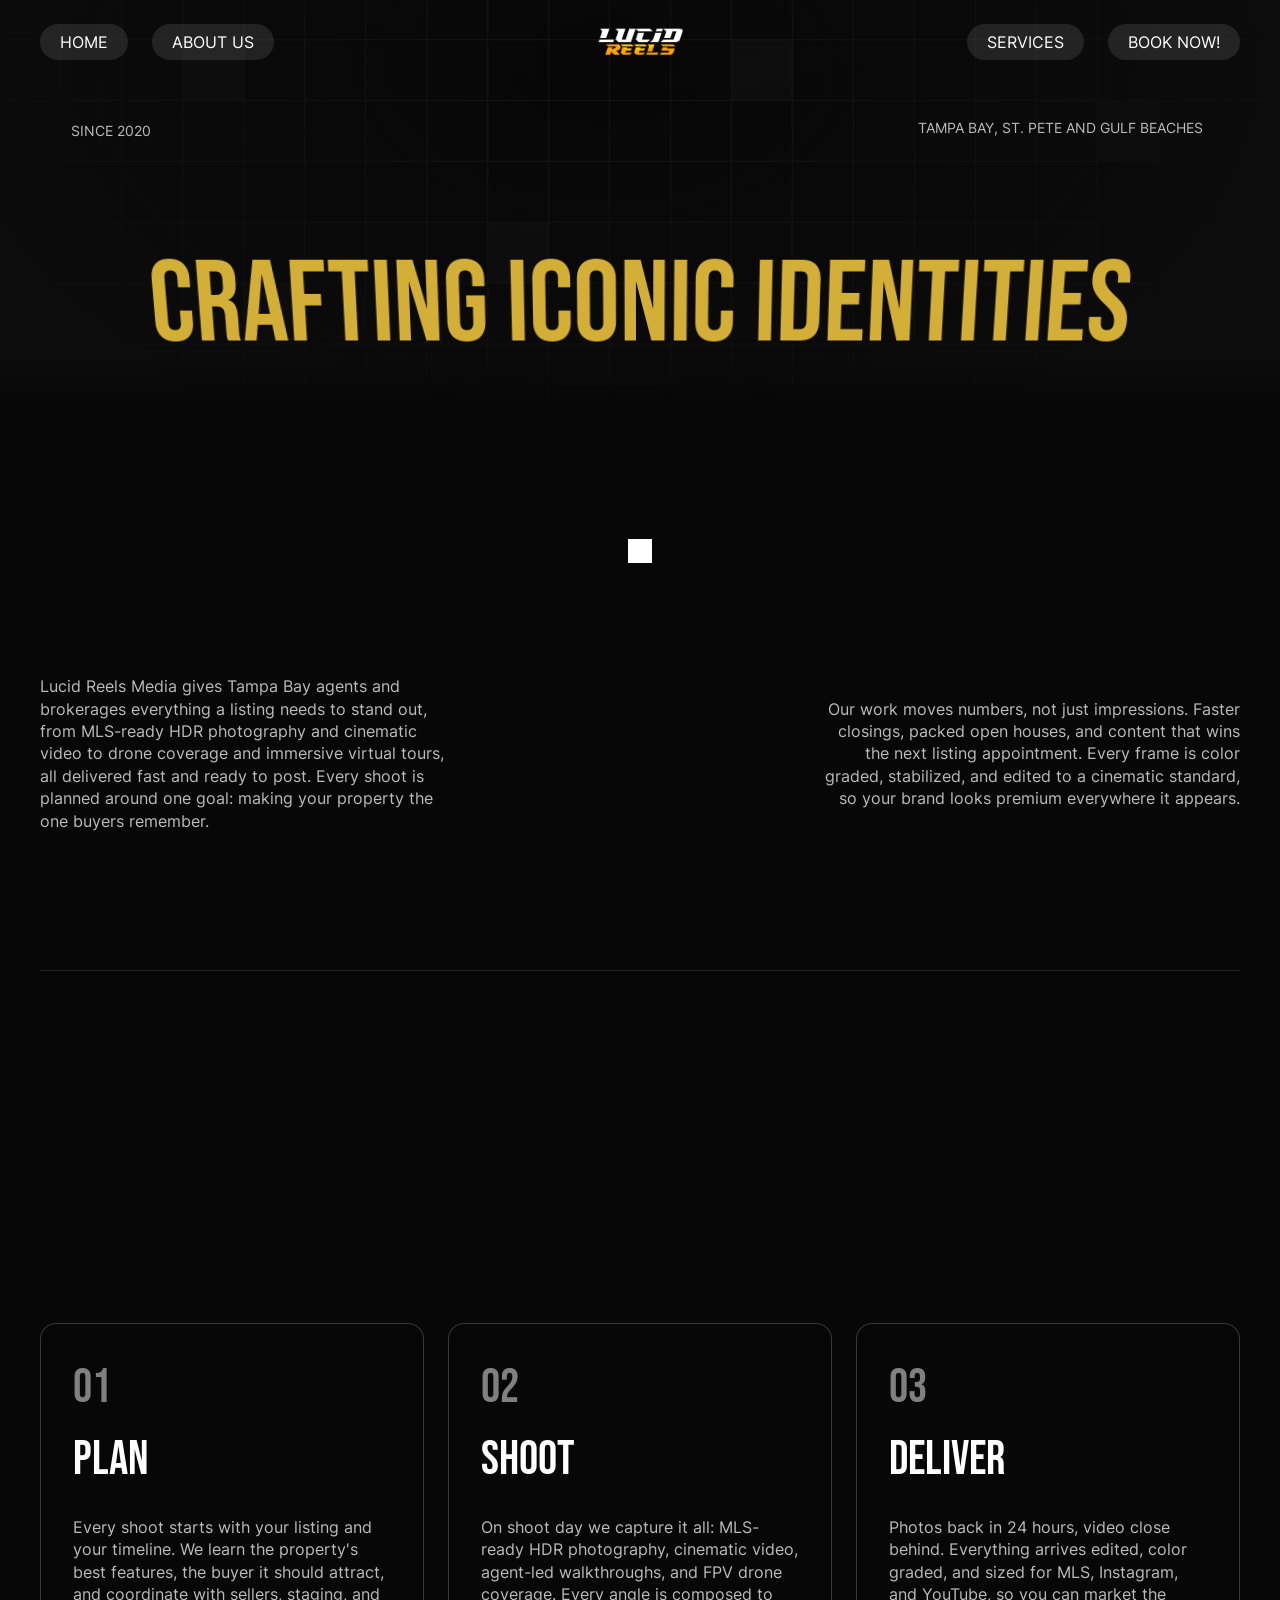
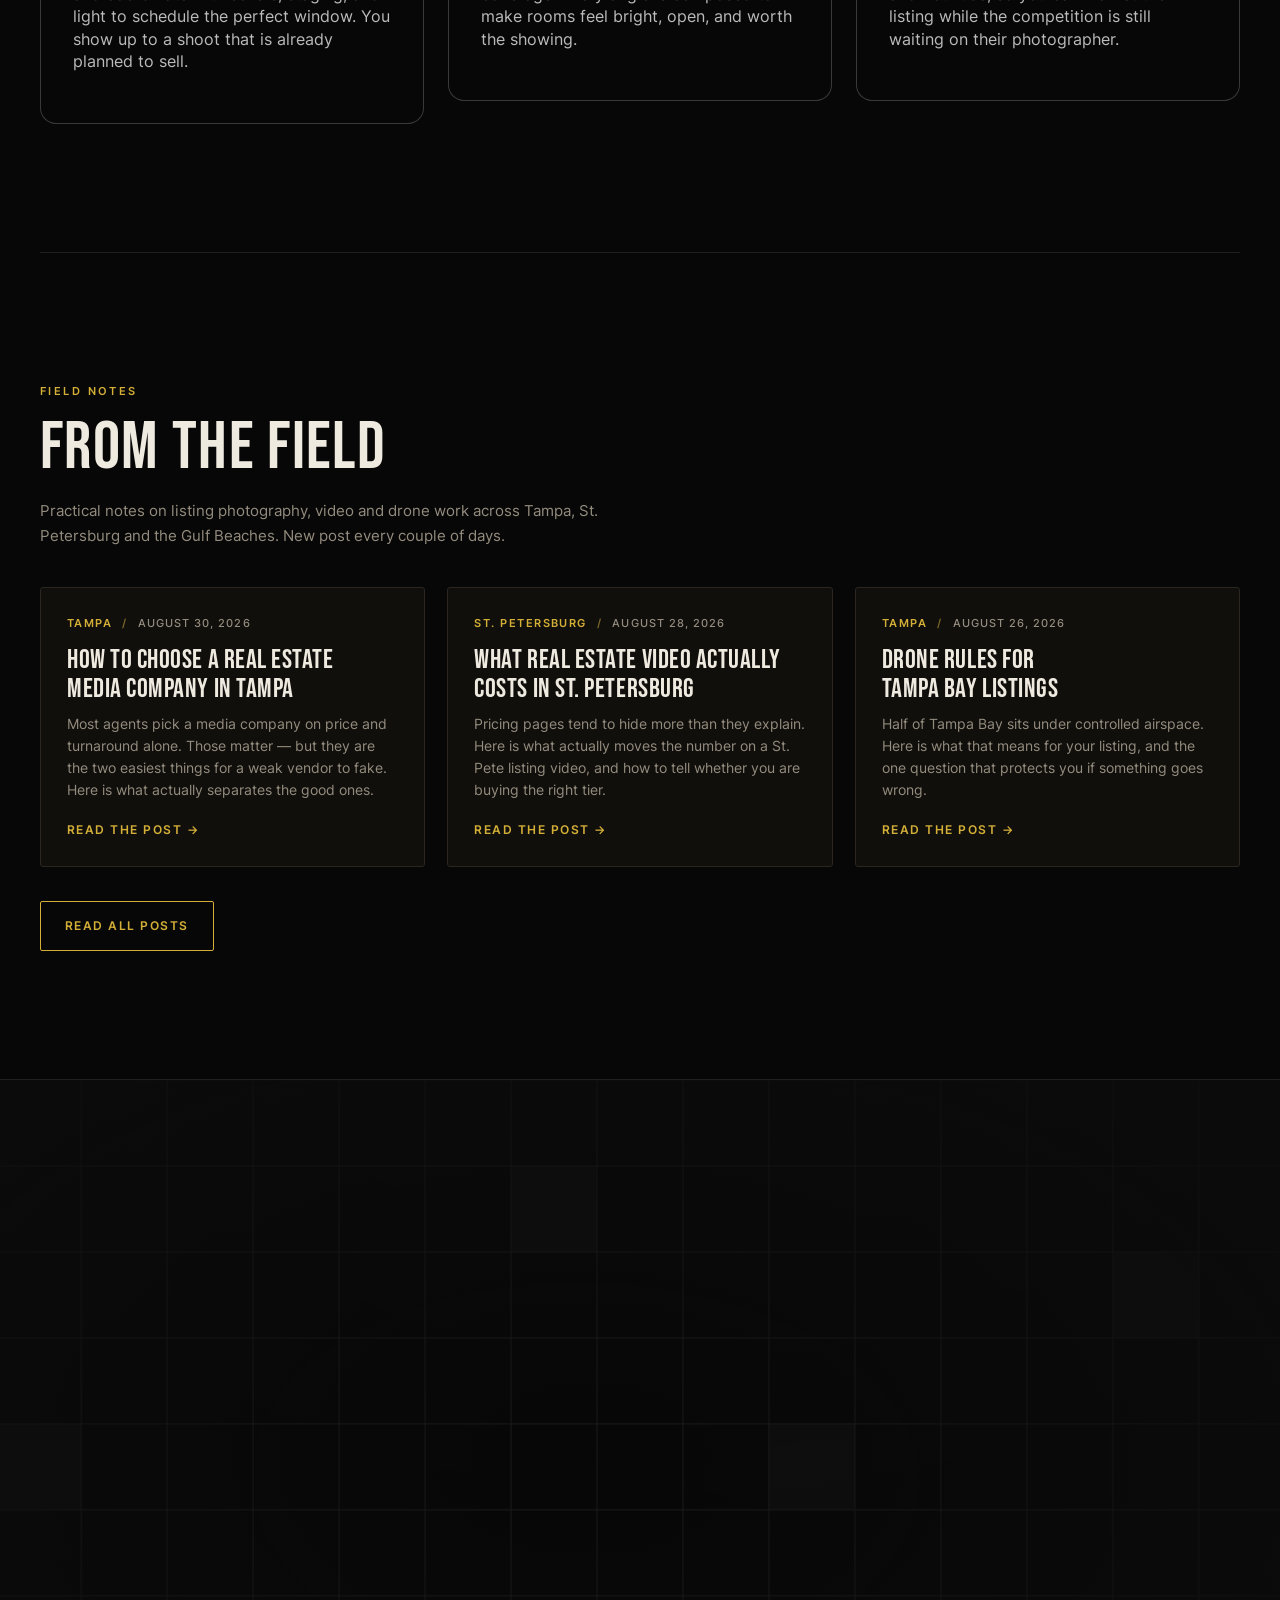
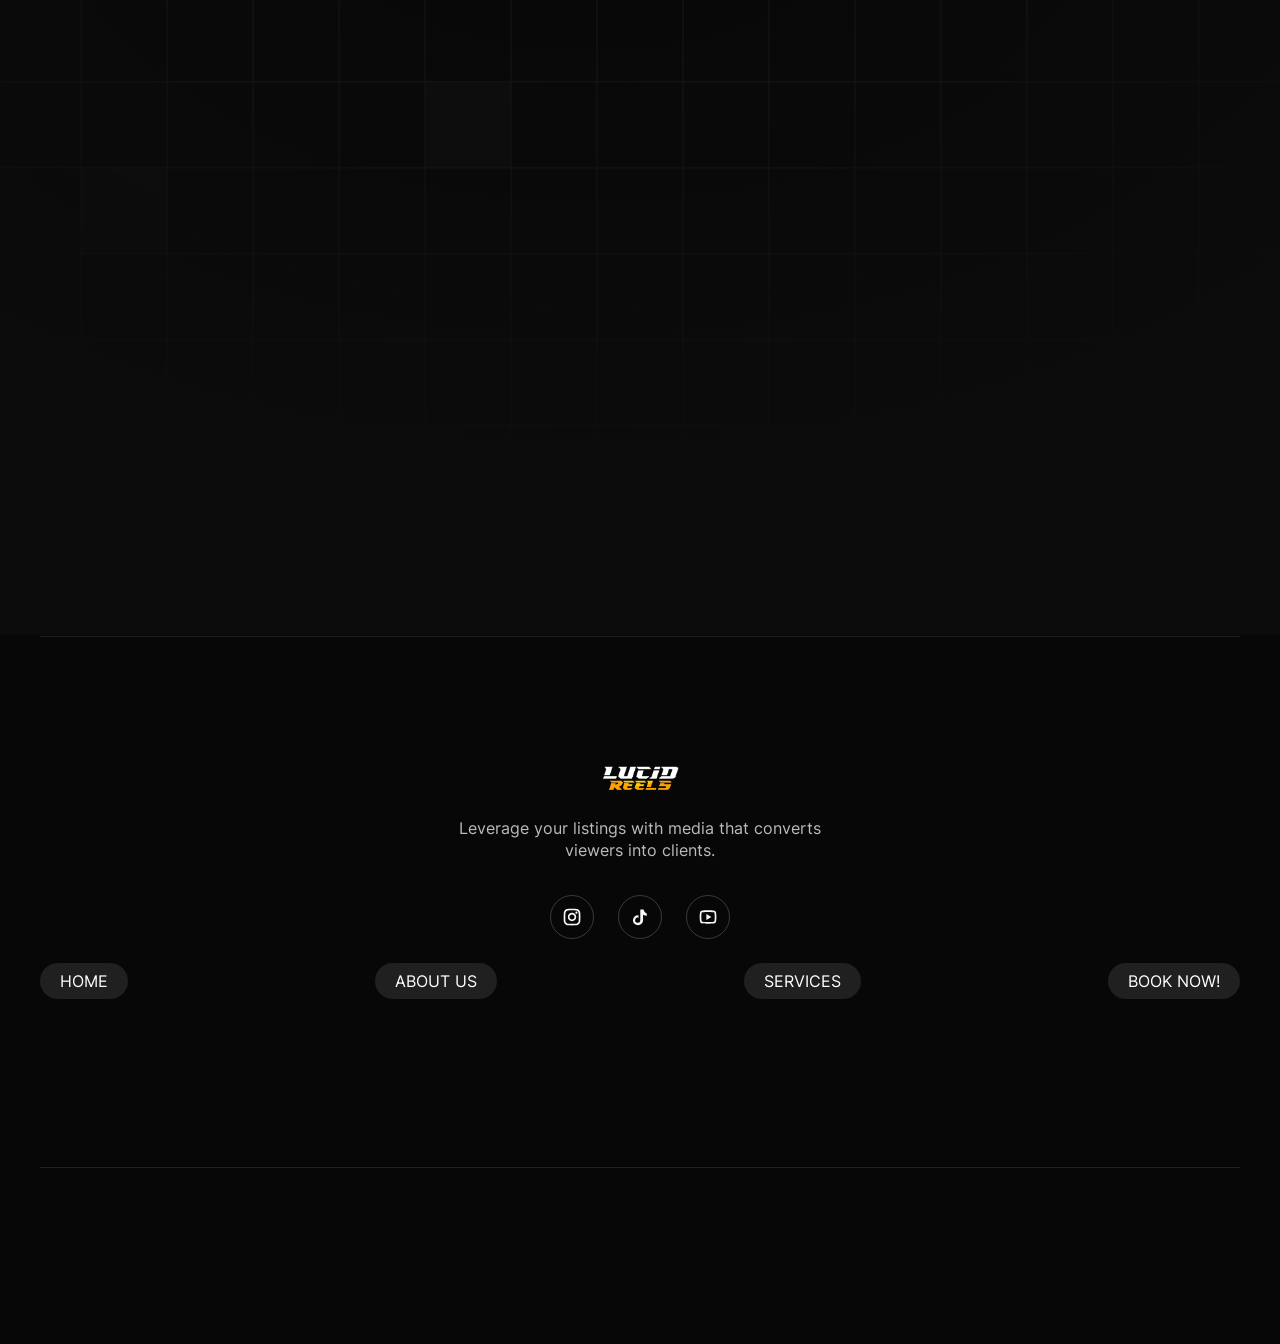
==== about.html @ 70968baf "Site update 2026-09-27T16:50Z" ====
<!DOCTYPE html>
<html data-wf-page="6920ff1aa6c7a05921ba8397" data-wf-site="6920ff19a6c7a05921ba8324" lang="en">
<head>
  <!-- Google tag (gtag.js) -->
<script async src="https://www.googletagmanager.com/gtag/js?id=G-VPYBYR40JL"></script>
<script>
  window.dataLayer = window.dataLayer || [];
  function gtag(){dataLayer.push(arguments);}
  gtag('js', new Date());

  gtag('config', 'G-VPYBYR40JL');
</script>
  <meta charset="utf-8">
  <title>About – LucidReelsMedia</title>
  <meta property="og:type" content="website">
  <meta content="summary_large_image" name="twitter:card">
  <meta content="width=device-width, initial-scale=1" name="viewport">
  <meta content="Webflow" name="generator">
  <link href="css/normalize.css" rel="stylesheet" type="text/css">
  <link href="css/webflow.css" rel="stylesheet" type="text/css">
  <link href="css/lucidreelsmedia.css" rel="stylesheet" type="text/css">
  <link href="css/blog.css" rel="stylesheet" type="text/css">
  <script type="text/javascript">!function(o,c){var n=c.documentElement,t=" w-mod-";n.className+=t+"js",("ontouchstart"in o||o.DocumentTouch&&c instanceof DocumentTouch)&&(n.className+=t+"touch")}(window,document);</script>
  <link href="images/favicon.svg" rel="shortcut icon" type="image/x-icon">
  <link href="images/webclip.svg" rel="apple-touch-icon">
</head>
<body>
  <div class="page-wrapper">
    <div id="top" data-animation="default" data-collapse="medium" data-duration="0" data-easing="ease" data-easing2="ease" role="banner" class="navbar w-nav">
      <div class="padding-global">
        <div class="container-large">
          <div class="w-layout-grid nav-component-grid">
            <a href="index.html" id="w-node-_32a340cc-db54-e7ac-40fb-6a617fcec3ed-7fcec3e9" data-w-id="32a340cc-db54-e7ac-40fb-6a617fcec3ed" class="brand-link w-inline-block">
              <div class="logo-wrap"><img loading="lazy" src="images/logo.svg" alt="Logo - Craflow Webflow Template" class="logo"><img loading="lazy" src="images/logo.svg" alt="Logo - Craflow Webflow Template" class="alternate-logo"></div>
            </a>
            <nav role="navigation" id="w-node-_32a340cc-db54-e7ac-40fb-6a617fcec3f1-7fcec3e9" class="nav-menu w-nav-menu">
              <div class="background-navbar">
                <div class="nav-square"></div>
              </div>
              <div class="nav-menu-content">
                <div class="left-nav-menu">
                  <div class="nav-link-overflow">
                    <a href="index.html" data-w-id="32a340cc-db54-e7ac-40fb-6a617fcec3f7" class="nav-link w-inline-block">
                      <div class="nav-link-block">
                        <div class="nav-text">Home</div>
                        <div class="nav-text is-hover">Home</div>
                      </div>
                    </a>
                  </div>
                  <div class="nav-link-overflow">
                    <a href="about.html" data-w-id="32a340cc-db54-e7ac-40fb-6a617fcec3fe" aria-current="page" class="nav-link w-inline-block w--current">
                      <div class="nav-link-block">
                        <div class="nav-text">About Us</div>
                        <div class="nav-text is-hover">About Us</div>
                      </div>
                    </a>
                  </div>
                </div>
                <div class="right-nav-menu">
                  <div class="nav-link-overflow">
                    <a href="pricing.html" data-w-id="32a340cc-db54-e7ac-40fb-6a617fcec414" class="nav-link w-inline-block">
                      <div class="nav-link-block">
                        <div class="nav-text">Services</div>
                        <div class="nav-text is-hover">Services</div>
                      </div>
                    </a>
                  </div>
                  <div class="nav-link-overflow">
                    <a href="contact.html" data-w-id="32a340cc-db54-e7ac-40fb-6a617fcec41b" class="nav-link w-inline-block">
                      <div class="nav-link-block">
                        <div class="nav-text">Book Now!</div>
                        <div class="nav-text is-hover">Book Now!</div>
                      </div>
                    </a>
                  </div>
                </div>
              </div>
            </nav>
            <div id="w-node-_32a340cc-db54-e7ac-40fb-6a617fcec421-7fcec3e9" data-w-id="32a340cc-db54-e7ac-40fb-6a617fcec421" class="menu-button w-nav-button">
              <div class="menu-button-block">
                <div class="menu-button-wrap">
                  <div class="menu-line-item">
                    <div class="menu-line top"></div>
                  </div>
                  <div class="menu-line-item">
                    <div class="menu-line bottom"></div>
                  </div>
                </div>
              </div>
            </div>
          </div>
        </div>
      </div>
    </div>
    <main class="main-wrapper">
      <header class="section-about-header">
        <div class="w-layout-grid header-component-grid" style="height:auto;grid-template-rows:auto auto;padding-bottom:3rem;">
          <div id="w-node-b7f0b212-aab0-7c89-5c67-3e812d0d82d6-21ba8397" class="about-title-wrap" style="grid-row:2;align-self:start;margin-top:4rem;clip-path:inset(-100% -100% 0 -100%);">
            <h1 class="about-title lrm-pop" style="font-size:9vw;white-space:nowrap;">Crafting Iconic Identities</h1>
          </div>
          <div id="w-node-_0b7a712f-19cd-cf35-2b3e-90e73317a653-21ba8397" class="padding-global" style="grid-row:1;align-self:start;padding-top:7rem;">
            <div class="container-large">
              <div class="w-layout-grid header-inner-grid">
                <div id="w-node-c2b39ce5-c4ad-54b6-431d-f7a7fbb4be50-21ba8397" class="header-flex">
                  <div data-is-ix2-target="1" class="globe-lottie" data-w-id="c2b39ce5-c4ad-54b6-431d-f7a7fbb4be51" data-animation-type="lottie" data-src="https://cdn.prod.website-files.com/675dde8ad6d70cdee263a72a/6762c30637d37e03df18f965_globe.json" data-loop="0" data-direction="1" data-autoplay="0" data-renderer="svg" data-default-duration="0" data-duration="3" data-ix2-initial-state="0"></div>
                  <div class="header-text">Since 2020</div>
                </div>
                <div id="w-node-c2b39ce5-c4ad-54b6-431d-f7a7fbb4be54-21ba8397" class="header-flex">
                  <div class="header-text">Tampa Bay, St. Pete and Gulf Beaches</div>
                  <div data-is-ix2-target="1" class="location-lottie" data-w-id="c2b39ce5-c4ad-54b6-431d-f7a7fbb4be57" data-animation-type="lottie" data-src="https://cdn.prod.website-files.com/675dde8ad6d70cdee263a72a/6762c0e8938afb4a9f14f445_location.json" data-loop="0" data-direction="1" data-autoplay="0" data-renderer="svg" data-default-duration="0" data-duration="3.1031029767111304" data-ix2-initial-state="0"></div>
                </div>
                
              </div>
            </div>
          </div>
          
        </div>
        <div class="background"></div>
        <div class="header-opacity"></div>
      </header>
      <section class="section-about-intro">
        <div class="padding-global">
          <div class="container-large">
            <div class="padding-section-large">
              <div class="square-wrap">
                <div style="-webkit-transform:translate3d(0, 0, 0) scale3d(1, 1, 1) rotateX(0) rotateY(0) rotateZ(0deg) skew(0, 0);-moz-transform:translate3d(0, 0, 0) scale3d(1, 1, 1) rotateX(0) rotateY(0) rotateZ(0deg) skew(0, 0);-ms-transform:translate3d(0, 0, 0) scale3d(1, 1, 1) rotateX(0) rotateY(0) rotateZ(0deg) skew(0, 0);transform:translate3d(0, 0, 0) scale3d(1, 1, 1) rotateX(0) rotateY(0) rotateZ(0deg) skew(0, 0)" class="square"></div>
              </div>
              
              <div class="spacer-xlarge"></div>
              <div class="w-layout-grid intro-content-grid">
                <div id="w-node-caa88aa1-0ab3-ebfe-7242-64aba6c12fb8-21ba8397" class="intro-content-item">
                <p class="text-size-regular left">Lucid Reels Media gives Tampa Bay agents and brokerages everything a listing needs to stand out, from MLS-ready HDR photography and cinematic video to drone coverage and immersive virtual tours, all delivered fast and ready to post. Every shoot is planned around one goal: making your property the one buyers remember.</p> 
                </div> 
                <div id="w-node-_508e82de-fac1-60e0-a1a3-a24774f85097-21ba8397" class="intro-content-item"> 
                <p class="text-size-regular right">Our work moves numbers, not just impressions. Faster closings, packed open houses, and content that wins the next listing appointment. Every frame is color graded, stabilized, and edited to a cinematic standard, so your brand looks premium everywhere it appears.</p>
                </div>
              </div>
            </div>
            <div class="dividing-line"></div>
          </div>
        </div>
      </section>
      <section class="section-about-process">
        <div class="padding-global">
          <div class="container-large">
            <div class="padding-section-large">
              <div data-w-id="650a09c5-7dae-3673-ea50-4db9053f1bc8" class="overflow-wrap">
                <div style="-webkit-transform:translate3d(0, 110%, 0) scale3d(1, 1, 1) rotateX(45deg) rotateY(0) rotateZ(0) skew(0, 0);-moz-transform:translate3d(0, 110%, 0) scale3d(1, 1, 1) rotateX(45deg) rotateY(0) rotateZ(0) skew(0, 0);-ms-transform:translate3d(0, 110%, 0) scale3d(1, 1, 1) rotateX(45deg) rotateY(0) rotateZ(0) skew(0, 0);transform:translate3d(0, 110%, 0) scale3d(1, 1, 1) rotateX(45deg) rotateY(0) rotateZ(0) skew(0, 0);transform-style:preserve-3d" class="text-item">
                  <h2 class="heading-style-h2 text-align-center">Work <span class="text-color-secondary">Flow</span></h2>
                </div>
              </div>
              <div class="spacer-medium"></div>
              <div class="sticky-container-wrapper" style="display:grid;grid-template-columns:repeat(auto-fit,minmax(280px,1fr));gap:24px;">
                <div class="sticky-content-block lrm-flow">
                  <div class="sticky-number">01</div>
                  <h2 class="sticky-title">Plan</h2>
                  <div class="spacer-medium"></div>
                  <p class="text-size-regular">Every shoot starts with your listing and your timeline. We learn the property's best features, the buyer it should attract, and coordinate with sellers, staging, and light to schedule the perfect window. You show up to a shoot that is already planned to sell.</p>
                </div>
                <div class="sticky-content-block lrm-flow">
                  <div class="sticky-number">02</div>
                  <h2 class="sticky-title">Shoot</h2>
                  <div class="spacer-medium"></div>
                  <p class="text-size-regular">On shoot day we capture it all: MLS-ready HDR photography, cinematic video, agent-led walkthroughs, and FPV drone coverage. Every angle is composed to make rooms feel bright, open, and worth the showing.</p>
                </div>
                <div class="sticky-content-block lrm-flow">
                  <div class="sticky-number">03</div>
                  <h2 class="sticky-title">Deliver</h2>
                  <div class="spacer-medium"></div>
                  <p class="text-size-regular">Photos back in 24 hours, video close behind. Everything arrives edited, color graded, and sized for MLS, Instagram, and YouTube, so you can market the listing while the competition is still waiting on their photographer.</p>
                </div>
              </div>
<style>
.lrm-flow{position:static !important;margin-top:0 !important;border:1px solid var(--border-color--secondary-border);border-radius:16px;transition:border-color .25s, box-shadow .25s, transform .25s;}
.lrm-flow:hover{border-color:#D4AF37;box-shadow:0 0 28px rgba(212,175,55,0.28);transform:translateY(-4px);}
.lrm-flow:hover .sticky-number,.lrm-flow:hover .sticky-title{color:#D4AF37;}
</style>
            </div>
            <div class="dividing-line"></div>
          </div>
        </div>
      </section>
<!-- LRM-BLOG-TEASER:START -->
      <section class="section-about-blog">
        <div class="padding-global"><div class="container-large"><div class="padding-section-large">
          <p class="lrmb-eyebrow">Field notes</p>
          <h2 class="lrmb-title">From the field</h2>
          <p class="lrmb-sub">Practical notes on listing photography, video and drone work across Tampa, St. Petersburg and the Gulf Beaches. New post every couple of days.</p>
          <div class="lrmb-grid"><a class="lrmb-card" href="blog/how-to-choose-a-real-estate-media-company-in-tampa.html">
<div class="lrmb-meta"><span>Tampa</span><span class="dot">/</span><time datetime="2026-08-30">August 30, 2026</time></div>
<h3>How to Choose a Real Estate Media Company in Tampa</h3><p>Most agents pick a media company on price and turnaround alone. Those matter — but they are the two easiest things for a weak vendor to fake. Here is what actually separates the good ones.</p><div class="lrmb-more">Read the post &rarr;</div></a>
<a class="lrmb-card" href="blog/real-estate-video-cost-st-petersburg.html">
<div class="lrmb-meta"><span>St. Petersburg</span><span class="dot">/</span><time datetime="2026-08-28">August 28, 2026</time></div>
<h3>What Real Estate Video Actually Costs in St. Petersburg</h3><p>Pricing pages tend to hide more than they explain. Here is what actually moves the number on a St. Pete listing video, and how to tell whether you are buying the right tier.</p><div class="lrmb-more">Read the post &rarr;</div></a>
<a class="lrmb-card" href="blog/drone-photography-rules-tampa-bay-listings.html">
<div class="lrmb-meta"><span>Tampa</span><span class="dot">/</span><time datetime="2026-08-26">August 26, 2026</time></div>
<h3>Drone Rules for Tampa Bay Listings</h3><p>Half of Tampa Bay sits under controlled airspace. Here is what that means for your listing, and the one question that protects you if something goes wrong.</p><div class="lrmb-more">Read the post &rarr;</div></a></div>
          <div class="lrmb-actions"><a class="lrmb-btn ghost" href="blog.html">Read all posts</a></div>
        </div></div></div>
      </section>
<!-- LRM-BLOG-TEASER:END -->
      <section class="cta">
        <div class="dividing-line"></div>
        <div class="cta-wrapper lrm-cta">
          <div class="cta-container">
            <div class="background"></div>
            <div class="cta-content">
              <div class="cta-title">
                <div class="square-wrap">
                  <div class="square"></div>
                </div>
                <h2 class="heading-style-h2 text-align-center">Let’s Create</h2>
                <h2 class="heading-style-h2 text-align-center"><span class="text-color-secondary">Together</span></h2>
              </div>
              <div class="spacer-medium"></div>
              <a data-w-id="2b34b5ed-d271-0fd8-fca9-4d5710c19d1c" href="contact.html" class="main-button w-inline-block">
                <div class="button-text-wrap">
                  <div class="button-text is-transition">Start a project</div>
                </div>
                <div class="button-transition-wrap">
                  <div class="button-transition">
                    <div class="button-text">Start a project</div>
                  </div>
                </div>
              </a>
            </div>
            
          </div>
        </div>
      </section>
    </main>
    <footer class="footer">
      <div class="padding-global">
        <div class="container-large">
          <div class="dividing-line"></div>
          <div class="footer-padding">
            <div class="footer-top-content">
              <a href="index.html" aria-current="page" class="footer-link w-inline-block w--current"><img src="images/brand-mark.svg" loading="lazy" alt="Brand Mark - LucidReelsMedia" class="footer-logo"></a>
              <div class="footer-description-wrap">
                <div class="text-size-regular text-align-center">Leverage your listings with media that converts viewers into clients.</div>
              </div>
              <div class="footer-social-media">
              <div class="intro-contact-wrap">
                <div class="social-media-wrapper">
                  <a data-w-id="d02f4b07-c966-2f0b-1c24-7d46a6be998c" href="https://www.instagram.com/lucid_reels_media?igsh=Y2l6MXloYnpldDli&utm_source=qr" target="_blank" class="social-link w-inline-block">
                    <div class="social-icon-wrap">
                      <div class="social-icon w-embed"><svg xmlns="http://www.w3.org/2000/svg" viewbox="0 0 24 24" fill="currentColor">
                          <path d="M12.001 9C10.3436 9 9.00098 10.3431 9.00098 12C9.00098 13.6573 10.3441 15 12.001 15C13.6583 15 15.001 13.6569 15.001 12C15.001 10.3427 13.6579 9 12.001 9ZM12.001 7C14.7614 7 17.001 9.2371 17.001 12C17.001 14.7605 14.7639 17 12.001 17C9.24051 17 7.00098 14.7629 7.00098 12C7.00098 9.23953 9.23808 7 12.001 7ZM18.501 6.74915C18.501 7.43926 17.9402 7.99917 17.251 7.99917C16.5609 7.99917 16.001 7.4384 16.001 6.74915C16.001 6.0599 16.5617 5.5 17.251 5.5C17.9393 5.49913 18.501 6.0599 18.501 6.74915ZM12.001 4C9.5265 4 9.12318 4.00655 7.97227 4.0578C7.18815 4.09461 6.66253 4.20007 6.17416 4.38967C5.74016 4.55799 5.42709 4.75898 5.09352 5.09255C4.75867 5.4274 4.55804 5.73963 4.3904 6.17383C4.20036 6.66332 4.09493 7.18811 4.05878 7.97115C4.00703 9.0752 4.00098 9.46105 4.00098 12C4.00098 14.4745 4.00753 14.8778 4.05877 16.0286C4.0956 16.8124 4.2012 17.3388 4.39034 17.826C4.5591 18.2606 4.7605 18.5744 5.09246 18.9064C5.42863 19.2421 5.74179 19.4434 6.17187 19.6094C6.66619 19.8005 7.19148 19.9061 7.97212 19.9422C9.07618 19.9939 9.46203 20 12.001 20C14.4755 20 14.8788 19.9934 16.0296 19.9422C16.8117 19.9055 17.3385 19.7996 17.827 19.6106C18.2604 19.4423 18.5752 19.2402 18.9074 18.9085C19.2436 18.5718 19.4445 18.2594 19.6107 17.8283C19.8013 17.3358 19.9071 16.8098 19.9432 16.0289C19.9949 14.9248 20.001 14.5389 20.001 12C20.001 9.52552 19.9944 9.12221 19.9432 7.97137C19.9064 7.18906 19.8005 6.66149 19.6113 6.17318C19.4434 5.74038 19.2417 5.42635 18.9084 5.09255C18.573 4.75715 18.2616 4.55693 17.8271 4.38942C17.338 4.19954 16.8124 4.09396 16.0298 4.05781C14.9258 4.00605 14.5399 4 12.001 4ZM12.001 2C14.7176 2 15.0568 2.01 16.1235 2.06C17.1876 2.10917 17.9135 2.2775 18.551 2.525C19.2101 2.77917 19.7668 3.1225 20.3226 3.67833C20.8776 4.23417 21.221 4.7925 21.476 5.45C21.7226 6.08667 21.891 6.81333 21.941 7.8775C21.9885 8.94417 22.001 9.28333 22.001 12C22.001 14.7167 21.991 15.0558 21.941 16.1225C21.8918 17.1867 21.7226 17.9125 21.476 18.55C21.2218 19.2092 20.8776 19.7658 20.3226 20.3217C19.7668 20.8767 19.2076 21.22 18.551 21.475C17.9135 21.7217 17.1876 21.89 16.1235 21.94C15.0568 21.9875 14.7176 22 12.001 22C9.28431 22 8.94514 21.99 7.87848 21.94C6.81431 21.8908 6.08931 21.7217 5.45098 21.475C4.79264 21.2208 4.23514 20.8767 3.67931 20.3217C3.12348 19.7658 2.78098 19.2067 2.52598 18.55C2.27848 17.9125 2.11098 17.1867 2.06098 16.1225C2.01348 15.0558 2.00098 14.7167 2.00098 12C2.00098 9.28333 2.01098 8.94417 2.06098 7.8775C2.11014 6.8125 2.27848 6.0875 2.52598 5.45C2.78014 4.79167 3.12348 4.23417 3.67931 3.67833C4.23514 3.1225 4.79348 2.78 5.45098 2.525C6.08848 2.2775 6.81348 2.11 7.87848 2.06C8.94514 2.0125 9.28431 2 12.001 2Z"></path>
                        </svg></div>
                      <div class="social-icon w-embed"><svg xmlns="http://www.w3.org/2000/svg" viewbox="0 0 24 24" fill="currentColor">
                          <path d="M12.001 9C10.3436 9 9.00098 10.3431 9.00098 12C9.00098 13.6573 10.3441 15 12.001 15C13.6583 15 15.001 13.6569 15.001 12C15.001 10.3427 13.6579 9 12.001 9ZM12.001 7C14.7614 7 17.001 9.2371 17.001 12C17.001 14.7605 14.7639 17 12.001 17C9.24051 17 7.00098 14.7629 7.00098 12C7.00098 9.23953 9.23808 7 12.001 7ZM18.501 6.74915C18.501 7.43926 17.9402 7.99917 17.251 7.99917C16.5609 7.99917 16.001 7.4384 16.001 6.74915C16.001 6.0599 16.5617 5.5 17.251 5.5C17.9393 5.49913 18.501 6.0599 18.501 6.74915ZM12.001 4C9.5265 4 9.12318 4.00655 7.97227 4.0578C7.18815 4.09461 6.66253 4.20007 6.17416 4.38967C5.74016 4.55799 5.42709 4.75898 5.09352 5.09255C4.75867 5.4274 4.55804 5.73963 4.3904 6.17383C4.20036 6.66332 4.09493 7.18811 4.05878 7.97115C4.00703 9.0752 4.00098 9.46105 4.00098 12C4.00098 14.4745 4.00753 14.8778 4.05877 16.0286C4.0956 16.8124 4.2012 17.3388 4.39034 17.826C4.5591 18.2606 4.7605 18.5744 5.09246 18.9064C5.42863 19.2421 5.74179 19.4434 6.17187 19.6094C6.66619 19.8005 7.19148 19.9061 7.97212 19.9422C9.07618 19.9939 9.46203 20 12.001 20C14.4755 20 14.8788 19.9934 16.0296 19.9422C16.8117 19.9055 17.3385 19.7996 17.827 19.6106C18.2604 19.4423 18.5752 19.2402 18.9074 18.9085C19.2436 18.5718 19.4445 18.2594 19.6107 17.8283C19.8013 17.3358 19.9071 16.8098 19.9432 16.0289C19.9949 14.9248 20.001 14.5389 20.001 12C20.001 9.52552 19.9944 9.12221 19.9432 7.97137C19.9064 7.18906 19.8005 6.66149 19.6113 6.17318C19.4434 5.74038 19.2417 5.42635 18.9084 5.09255C18.573 4.75715 18.2616 4.55693 17.8271 4.38942C17.338 4.19954 16.8124 4.09396 16.0298 4.05781C14.9258 4.00605 14.5399 4 12.001 4ZM12.001 2C14.7176 2 15.0568 2.01 16.1235 2.06C17.1876 2.10917 17.9135 2.2775 18.551 2.525C19.2101 2.77917 19.7668 3.1225 20.3226 3.67833C20.8776 4.23417 21.221 4.7925 21.476 5.45C21.7226 6.08667 21.891 6.81333 21.941 7.8775C21.9885 8.94417 22.001 9.28333 22.001 12C22.001 14.7167 21.991 15.0558 21.941 16.1225C21.8918 17.1867 21.7226 17.9125 21.476 18.55C21.2218 19.2092 20.8776 19.7658 20.3226 20.3217C19.7668 20.8767 19.2076 21.22 18.551 21.475C17.9135 21.7217 17.1876 21.89 16.1235 21.94C15.0568 21.9875 14.7176 22 12.001 22C9.28431 22 8.94514 21.99 7.87848 21.94C6.81431 21.8908 6.08931 21.7217 5.45098 21.475C4.79264 21.2208 4.23514 20.8767 3.67931 20.3217C3.12348 19.7658 2.78098 19.2067 2.52598 18.55C2.27848 17.9125 2.11098 17.1867 2.06098 16.1225C2.01348 15.0558 2.00098 14.7167 2.00098 12C2.00098 9.28333 2.01098 8.94417 2.06098 7.8775C2.11014 6.8125 2.27848 6.0875 2.52598 5.45C2.78014 4.79167 3.12348 4.23417 3.67931 3.67833C4.23514 3.1225 4.79348 2.78 5.45098 2.525C6.08848 2.2775 6.81348 2.11 7.87848 2.06C8.94514 2.0125 9.28431 2 12.001 2Z"></path>
                        </svg></div>
                    </div>
                  </a>
                  <a data-w-id="d02f4b07-c966-2f0b-1c24-7d46a6be9990" href="https://www.tiktok.com/@lucid_reels_media.co" target="_blank" class="social-link w-inline-block">
  <div class="social-icon-wrap small">
    <div class="social-icon w-embed">
      <!-- TikTok Icon -->
      <svg xmlns="http://www.w3.org/2000/svg" viewBox="0 0 24 24" fill="currentColor">
        <path d="M16.75 2c.14 1.38.76 2.63 1.72 3.59A6.6 6.6 0 0 0 21 7.28v3.11c-1.82-.04-3.57-.58-5-1.54v7.43a6.72 6.72 0 1 1-6.72-6.72c.23 0 .45.02.67.05v3.31a3.42 3.42 0 1 0 2.41 3.27V2h3.39Z"/>
      </svg>
    </div>
  </div>
</a>
                  </a>
                  <a data-w-id="d02f4b07-c966-2f0b-1c24-7d46a6be9998" href="https://www.youtube.com/channel/UCnZkq-NbVIKau2JZDrETtJw" target="_blank" class="social-link w-inline-block">
                    <div class="social-icon-wrap">
                      <div class="social-icon w-embed"><svg xmlns="http://www.w3.org/2000/svg" viewbox="0 0 24 24" fill="currentColor">
                          <path d="M19.6069 6.99482C19.5307 6.69695 19.3152 6.47221 19.0684 6.40288C18.6299 6.28062 16.501 6 12.001 6C7.50098 6 5.37252 6.28073 4.93225 6.40323C4.68776 6.47123 4.4723 6.69593 4.3951 6.99482C4.2863 7.41923 4.00098 9.19595 4.00098 12C4.00098 14.804 4.2863 16.5808 4.3954 17.0064C4.47126 17.3031 4.68676 17.5278 4.93251 17.5968C5.37252 17.7193 7.50098 18 12.001 18C16.501 18 18.6299 17.7194 19.0697 17.5968C19.3142 17.5288 19.5297 17.3041 19.6069 17.0052C19.7157 16.5808 20.001 14.8 20.001 12C20.001 9.2 19.7157 7.41923 19.6069 6.99482ZM21.5442 6.49818C22.001 8.28 22.001 12 22.001 12C22.001 12 22.001 15.72 21.5442 17.5018C21.2897 18.4873 20.547 19.2618 19.6056 19.5236C17.8971 20 12.001 20 12.001 20C12.001 20 6.10837 20 4.39637 19.5236C3.45146 19.2582 2.70879 18.4836 2.45774 17.5018C2.00098 15.72 2.00098 12 2.00098 12C2.00098 12 2.00098 8.28 2.45774 6.49818C2.71227 5.51273 3.45495 4.73818 4.39637 4.47636C6.10837 4 12.001 4 12.001 4C12.001 4 17.8971 4 19.6056 4.47636C20.5505 4.74182 21.2932 5.51636 21.5442 6.49818ZM10.001 15.5V8.5L16.001 12L10.001 15.5Z"></path>
                        </svg></div>
                      <div class="social-icon w-embed"><svg xmlns="http://www.w3.org/2000/svg" viewbox="0 0 24 24" fill="currentColor">
                          <path d="M19.6069 6.99482C19.5307 6.69695 19.3152 6.47221 19.0684 6.40288C18.6299 6.28062 16.501 6 12.001 6C7.50098 6 5.37252 6.28073 4.93225 6.40323C4.68776 6.47123 4.4723 6.69593 4.3951 6.99482C4.2863 7.41923 4.00098 9.19595 4.00098 12C4.00098 14.804 4.2863 16.5808 4.3954 17.0064C4.47126 17.3031 4.68676 17.5278 4.93251 17.5968C5.37252 17.7193 7.50098 18 12.001 18C16.501 18 18.6299 17.7194 19.0697 17.5968C19.3142 17.5288 19.5297 17.3041 19.6069 17.0052C19.7157 16.5808 20.001 14.8 20.001 12C20.001 9.2 19.7157 7.41923 19.6069 6.99482ZM21.5442 6.49818C22.001 8.28 22.001 12 22.001 12C22.001 12 22.001 15.72 21.5442 17.5018C21.2897 18.4873 20.547 19.2618 19.6056 19.5236C17.8971 20 12.001 20 12.001 20C12.001 20 6.10837 20 4.39637 19.5236C3.45146 19.2582 2.70879 18.4836 2.45774 17.5018C2.00098 15.72 2.00098 12 2.00098 12C2.00098 12 2.00098 8.28 2.45774 6.49818C2.71227 5.51273 3.45495 4.73818 4.39637 4.47636C6.10837 4 12.001 4 12.001 4C12.001 4 17.8971 4 19.6056 4.47636C20.5505 4.74182 21.2932 5.51636 21.5442 6.49818ZM10.001 15.5V8.5L16.001 12L10.001 15.5Z"></path>
                        </svg></div>
                    </div>
                  </a>
                </div>
              </div>
            </div>
            <div class="footer-menu-wrapper">
              <a href="index.html" data-w-id="5db47c9a-b574-23de-7915-600dabe1f39b" aria-current="page" class="menu-link w-inline-block w--current">
                <div class="nav-link-block">
                  <div class="nav-text">Home</div>
                  <div class="nav-text is-hover">Home</div>
                </div>
              </a>
              <a href="about.html" data-w-id="5db47c9a-b574-23de-7915-600dabe1f3a1" class="menu-link w-inline-block">
                <div class="nav-link-block">
                  <div class="nav-text">About Us</div>
                  <div class="nav-text is-hover">About Us</div>
                </div>
              </a>
              <a href="pricing.html" data-w-id="5db47c9a-b574-23de-7915-600dabe1f3a7" class="menu-link w-inline-block">
                <div class="nav-link-block">
                  <div class="nav-text">Services</div>
                  <div class="nav-text is-hover">Services</div>
                </div>
              </a>
              <a href="contact.html" data-w-id="5db47c9a-b574-23de-7915-600dabe1f3ad" class="menu-link w-inline-block">
                <div class="nav-link-block">
                  <div class="nav-text">Book Now!</div>
                  <div class="nav-text is-hover">Book Now!</div>
                </div>
              </a>
            </div>
            <div class="w-layout-grid footer-grid">
              <div id="w-node-_5db47c9a-b574-23de-7915-600dabe1f3b4-abe1f38d" class="footer-content-block">
                
              </div>
            </div>
          </div>
        </div>
      </div>
    </footer>
  </div>
  <script src="https://d3e54v103j8qbb.cloudfront.net/js/jquery-3.5.1.min.dc5e7f18c8.js?site=6920ff19a6c7a05921ba8324" type="text/javascript" integrity="sha256-9/aliU8dGd2tb6OSsuzixeV4y/faTqgFtohetphbbj0=" crossorigin="anonymous"></script>
  <script src="js/webflow.js" type="text/javascript"></script>
<style>
.lrm-cta{height:auto !important;}
.lrm-cta .cta-container{height:auto;position:static;padding:8rem 0;}
.lrm-cta .cta-content{opacity:0;transform:translateY(30px);transition:opacity .8s ease,transform .8s ease;}
.lrm-cta.lrm-visible .cta-content{opacity:1;transform:translateY(0);}
</style>
<script>
(function(){
  var cta=document.querySelector('.lrm-cta');
  if(!cta) return;
  new IntersectionObserver(function(es,o){
    es.forEach(function(e){ if(e.isIntersecting){ cta.classList.add('lrm-visible'); o.disconnect(); } });
  },{threshold:0.3}).observe(cta);
})();
</script>
<style>
.lrm-pop{transform-origin:50% 100%;transform-style:preserve-3d;animation:lrmPop 1s cubic-bezier(.23,1,.32,1) .2s both;}
@keyframes lrmPop{from{transform:translate3d(0,110%,0) rotateX(45deg);}to{transform:translate3d(0,0,0) rotateX(-10deg);}}
</style>
</body>
</html>
---- css/webflow.css ----
@font-face {
  font-family: 'webflow-icons';
  src: url("[data-uri]") format('truetype');
  font-weight: normal;
  font-style: normal;
}
[class^="w-icon-"],
[class*=" w-icon-"] {
  /* use !important to prevent issues with browser extensions that change fonts */
  font-family: 'webflow-icons' !important;
  speak: none;
  font-style: normal;
  font-weight: normal;
  font-variant: normal;
  text-transform: none;
  line-height: 1;
  /* Better Font Rendering =========== */
  -webkit-font-smoothing: antialiased;
  -moz-osx-font-smoothing: grayscale;
}
.w-icon-slider-right:before {
  content: "\e600";
}
.w-icon-slider-left:before {
  content: "\e601";
}
.w-icon-nav-menu:before {
  content: "\e602";
}
.w-icon-arrow-down:before,
.w-icon-dropdown-toggle:before {
  content: "\e603";
}
.w-icon-file-upload-remove:before {
  content: "\e900";
}
.w-icon-file-upload-icon:before {
  content: "\e903";
}
* {
  -webkit-box-sizing: border-box;
  -moz-box-sizing: border-box;
  box-sizing: border-box;
}
html {
  height: 100%;
}
body {
  margin: 0;
  min-height: 100%;
  background-color: #fff;
  font-family: Arial, sans-serif;
  font-size: 14px;
  line-height: 20px;
  color: #333;
}
img {
  max-width: 100%;
  vertical-align: middle;
  display: inline-block;
}
html.w-mod-touch * {
  background-attachment: scroll !important;
}
.w-block {
  display: block;
}
.w-inline-block {
  max-width: 100%;
  display: inline-block;
}
.w-clearfix:before,
.w-clearfix:after {
  content: " ";
  display: table;
  grid-column-start: 1;
  grid-row-start: 1;
  grid-column-end: 2;
  grid-row-end: 2;
}
.w-clearfix:after {
  clear: both;
}
.w-hidden {
  display: none;
}
.w-button {
  display: inline-block;
  padding: 9px 15px;
  background-color: #3898EC;
  color: white;
  border: 0;
  line-height: inherit;
  text-decoration: none;
  cursor: pointer;
  border-radius: 0;
}
input.w-button {
  -webkit-appearance: button;
}
html[data-w-dynpage] [data-w-cloak] {
  color: transparent !important;
}
.w-code-block {
  margin: unset;
}
pre.w-code-block code {
  all: inherit;
}
.w-optimization {
  display: contents;
}
.w-webflow-badge,
.w-webflow-badge > img {
  box-sizing: unset;
  width: unset;
  height: unset;
  max-height: unset;
  max-width: unset;
  min-height: unset;
  min-width: unset;
  margin: unset;
  padding: unset;
  float: unset;
  clear: unset;
  border: unset;
  border-radius: unset;
  background: unset;
  background-image: unset;
  background-position: unset;
  background-size: unset;
  background-repeat: unset;
  background-origin: unset;
  background-clip: unset;
  background-attachment: unset;
  background-color: unset;
  box-shadow: unset;
  transform: unset;
  transition: unset;
  direction: unset;
  font-family: unset;
  font-weight: unset;
  color: unset;
  font-size: unset;
  line-height: unset;
  font-style: unset;
  font-variant: unset;
  text-align: unset;
  letter-spacing: unset;
  text-decoration: unset;
  text-indent: unset;
  text-transform: unset;
  list-style-type: unset;
  text-shadow: unset;
  vertical-align: unset;
  cursor: unset;
  white-space: unset;
  word-break: unset;
  word-spacing: unset;
  word-wrap: unset;
}
.w-webflow-badge {
  position: fixed !important;
  display: inline-block !important;
  visibility: visible !important;
  opacity: 1 !important;
  z-index: 2147483647 !important;
  top: auto !important;
  right: 12px !important;
  bottom: 12px !important;
  left: auto !important;
  color: #aaadb0 !important;
  background-color: #fff !important;
  border-radius: 3px !important;
  padding: 6px !important;
  font-size: 12px !important;
  line-height: 14px !important;
  text-decoration: none !important;
  transform: none !important;
  margin: 0 !important;
  width: auto !important;
  height: auto !important;
  overflow: unset !important;
  white-space: nowrap;
  box-shadow: 0 0 0 1px rgba(0, 0, 0, 0.1), 0px 1px 3px rgba(0, 0, 0, 0.1);
  cursor: pointer;
}
.w-webflow-badge > img {
  position: unset;
  display: inline-block !important;
  visibility: unset !important;
  opacity: 1 !important;
  vertical-align: middle !important;
}
h1,
h2,
h3,
h4,
h5,
h6 {
  font-weight: bold;
  margin-bottom: 10px;
}
h1 {
  font-size: 38px;
  line-height: 44px;
  margin-top: 20px;
}
h2 {
  font-size: 32px;
  line-height: 36px;
  margin-top: 20px;
}
h3 {
  font-size: 24px;
  line-height: 30px;
  margin-top: 20px;
}
h4 {
  font-size: 18px;
  line-height: 24px;
  margin-top: 10px;
}
h5 {
  font-size: 14px;
  line-height: 20px;
  margin-top: 10px;
}
h6 {
  font-size: 12px;
  line-height: 18px;
  margin-top: 10px;
}
p {
  margin-top: 0;
  margin-bottom: 10px;
}
blockquote {
  margin: 0 0 10px 0;
  padding: 10px 20px;
  border-left: 5px solid #E2E2E2;
  font-size: 18px;
  line-height: 22px;
}
figure {
  margin: 0;
  margin-bottom: 10px;
}
figcaption {
  margin-top: 5px;
  text-align: center;
}
ul,
ol {
  margin-top: 0px;
  margin-bottom: 10px;
  padding-left: 40px;
}
.w-list-unstyled {
  padding-left: 0;
  list-style: none;
}
.w-embed:before,
.w-embed:after {
  content: " ";
  display: table;
  grid-column-start: 1;
  grid-row-start: 1;
  grid-column-end: 2;
  grid-row-end: 2;
}
.w-embed:after {
  clear: both;
}
.w-video {
  width: 100%;
  position: relative;
  padding: 0;
}
.w-video iframe,
.w-video object,
.w-video embed {
  position: absolute;
  top: 0;
  left: 0;
  width: 100%;
  height: 100%;
  border: none;
}
fieldset {
  padding: 0;
  margin: 0;
  border: 0;
}
button,
[type='button'],
[type='reset'] {
  border: 0;
  cursor: pointer;
  -webkit-appearance: button;
}
.w-form {
  margin: 0 0 15px;
}
.w-form-done {
  display: none;
  padding: 20px;
  text-align: center;
  background-color: #dddddd;
}
.w-form-fail {
  display: none;
  margin-top: 10px;
  padding: 10px;
  background-color: #ffdede;
}
label {
  display: block;
  margin-bottom: 5px;
  font-weight: bold;
}
.w-input,
.w-select {
  display: block;
  width: 100%;
  height: 38px;
  padding: 8px 12px;
  margin-bottom: 10px;
  font-size: 14px;
  line-height: 1.42857143;
  color: #333333;
  vertical-align: middle;
  background-color: #ffffff;
  border: 1px solid #cccccc;
}
.w-input::placeholder,
.w-select::placeholder {
  color: #999;
}
.w-input:focus,
.w-select:focus {
  border-color: #3898EC;
  outline: 0;
}
.w-input[disabled],
.w-select[disabled],
.w-input[readonly],
.w-select[readonly],
fieldset[disabled] .w-input,
fieldset[disabled] .w-select {
  cursor: not-allowed;
}
.w-input[disabled]:not(.w-input-disabled),
.w-select[disabled]:not(.w-input-disabled),
.w-input[readonly],
.w-select[readonly],
fieldset[disabled]:not(.w-input-disabled) .w-input,
fieldset[disabled]:not(.w-input-disabled) .w-select {
  background-color: #eeeeee;
}
textarea.w-input,
textarea.w-select {
  height: auto;
}
.w-select {
  background-color: #f3f3f3;
}
.w-select[multiple] {
  height: auto;
}
.w-form-label {
  display: inline-block;
  cursor: pointer;
  font-weight: normal;
  margin-bottom: 0px;
}
.w-radio {
  display: block;
  margin-bottom: 5px;
  padding-left: 20px;
}
.w-radio:before,
.w-radio:after {
  content: " ";
  display: table;
  grid-column-start: 1;
  grid-row-start: 1;
  grid-column-end: 2;
  grid-row-end: 2;
}
.w-radio:after {
  clear: both;
}
.w-radio-input {
  margin: 4px 0 0;
  line-height: normal;
  float: left;
  margin-left: -20px;
}
.w-radio-input {
  margin-top: 3px;
}
.w-file-upload {
  display: block;
  margin-bottom: 10px;
}
.w-file-upload-input {
  width: 0.1px;
  height: 0.1px;
  opacity: 0;
  overflow: hidden;
  position: absolute;
  z-index: -100;
}
.w-file-upload-default,
.w-file-upload-uploading,
.w-file-upload-success {
  display: inline-block;
  color: #333333;
}
.w-file-upload-error {
  display: block;
  margin-top: 10px;
}
.w-file-upload-default.w-hidden,
.w-file-upload-uploading.w-hidden,
.w-file-upload-error.w-hidden,
.w-file-upload-success.w-hidden {
  display: none;
}
.w-file-upload-uploading-btn {
  display: flex;
  font-size: 14px;
  font-weight: normal;
  cursor: pointer;
  margin: 0;
  padding: 8px 12px;
  border: 1px solid #cccccc;
  background-color: #fafafa;
}
.w-file-upload-file {
  display: flex;
  flex-grow: 1;
  justify-content: space-between;
  margin: 0;
  padding: 8px 9px 8px 11px;
  border: 1px solid #cccccc;
  background-color: #fafafa;
}
.w-file-upload-file-name {
  font-size: 14px;
  font-weight: normal;
  display: block;
}
.w-file-remove-link {
  margin-top: 3px;
  margin-left: 10px;
  width: auto;
  height: auto;
  padding: 3px;
  display: block;
  cursor: pointer;
}
.w-icon-file-upload-remove {
  margin: auto;
  font-size: 10px;
}
.w-file-upload-error-msg {
  display: inline-block;
  color: #ea384c;
  padding: 2px 0;
}
.w-file-upload-info {
  display: inline-block;
  line-height: 38px;
  padding: 0 12px;
}
.w-file-upload-label {
  display: inline-block;
  font-size: 14px;
  font-weight: normal;
  cursor: pointer;
  margin: 0;
  padding: 8px 12px;
  border: 1px solid #cccccc;
  background-color: #fafafa;
}
.w-icon-file-upload-icon,
.w-icon-file-upload-uploading {
  display: inline-block;
  margin-right: 8px;
  width: 20px;
}
.w-icon-file-upload-uploading {
  height: 20px;
}
.w-container {
  margin-left: auto;
  margin-right: auto;
  max-width: 940px;
}
.w-container:before,
.w-container:after {
  content: " ";
  display: table;
  grid-column-start: 1;
  grid-row-start: 1;
  grid-column-end: 2;
  grid-row-end: 2;
}
.w-container:after {
  clear: both;
}
.w-container .w-row {
  margin-left: -10px;
  margin-right: -10px;
}
.w-row:before,
.w-row:after {
  content: " ";
  display: table;
  grid-column-start: 1;
  grid-row-start: 1;
  grid-column-end: 2;
  grid-row-end: 2;
}
.w-row:after {
  clear: both;
}
.w-row .w-row {
  margin-left: 0;
  margin-right: 0;
}
.w-col {
  position: relative;
  float: left;
  width: 100%;
  min-height: 1px;
  padding-left: 10px;
  padding-right: 10px;
}
.w-col .w-col {
  padding-left: 0;
  padding-right: 0;
}
.w-col-1 {
  width: 8.33333333%;
}
.w-col-2 {
  width: 16.66666667%;
}
.w-col-3 {
  width: 25%;
}
.w-col-4 {
  width: 33.33333333%;
}
.w-col-5 {
  width: 41.66666667%;
}
.w-col-6 {
  width: 50%;
}
.w-col-7 {
  width: 58.33333333%;
}
.w-col-8 {
  width: 66.66666667%;
}
.w-col-9 {
  width: 75%;
}
.w-col-10 {
  width: 83.33333333%;
}
.w-col-11 {
  width: 91.66666667%;
}
.w-col-12 {
  width: 100%;
}
.w-hidden-main {
  display: none !important;
}
@media screen and (max-width: 991px) {
  .w-container {
    max-width: 728px;
  }
  .w-hidden-main {
    display: inherit !important;
  }
  .w-hidden-medium {
    display: none !important;
  }
  .w-col-medium-1 {
    width: 8.33333333%;
  }
  .w-col-medium-2 {
    width: 16.66666667%;
  }
  .w-col-medium-3 {
    width: 25%;
  }
  .w-col-medium-4 {
    width: 33.33333333%;
  }
  .w-col-medium-5 {
    width: 41.66666667%;
  }
  .w-col-medium-6 {
    width: 50%;
  }
  .w-col-medium-7 {
    width: 58.33333333%;
  }
  .w-col-medium-8 {
    width: 66.66666667%;
  }
  .w-col-medium-9 {
    width: 75%;
  }
  .w-col-medium-10 {
    width: 83.33333333%;
  }
  .w-col-medium-11 {
    width: 91.66666667%;
  }
  .w-col-medium-12 {
    width: 100%;
  }
  .w-col-stack {
    width: 100%;
    left: auto;
    right: auto;
  }
}
@media screen and (max-width: 767px) {
  .w-hidden-main {
    display: inherit !important;
  }
  .w-hidden-medium {
    display: inherit !important;
  }
  .w-hidden-small {
    display: none !important;
  }
  .w-row,
  .w-container .w-row {
    margin-left: 0;
    margin-right: 0;
  }
  .w-col {
    width: 100%;
    left: auto;
    right: auto;
  }
  .w-col-small-1 {
    width: 8.33333333%;
  }
  .w-col-small-2 {
    width: 16.66666667%;
  }
  .w-col-small-3 {
    width: 25%;
  }
  .w-col-small-4 {
    width: 33.33333333%;
  }
  .w-col-small-5 {
    width: 41.66666667%;
  }
  .w-col-small-6 {
    width: 50%;
  }
  .w-col-small-7 {
    width: 58.33333333%;
  }
  .w-col-small-8 {
    width: 66.66666667%;
  }
  .w-col-small-9 {
    width: 75%;
  }
  .w-col-small-10 {
    width: 83.33333333%;
  }
  .w-col-small-11 {
    width: 91.66666667%;
  }
  .w-col-small-12 {
    width: 100%;
  }
}
@media screen and (max-width: 479px) {
  .w-container {
    max-width: none;
  }
  .w-hidden-main {
    display: inherit !important;
  }
  .w-hidden-medium {
    display: inherit !important;
  }
  .w-hidden-small {
    display: inherit !important;
  }
  .w-hidden-tiny {
    display: none !important;
  }
  .w-col {
    width: 100%;
  }
  .w-col-tiny-1 {
    width: 8.33333333%;
  }
  .w-col-tiny-2 {
    width: 16.66666667%;
  }
  .w-col-tiny-3 {
    width: 25%;
  }
  .w-col-tiny-4 {
    width: 33.33333333%;
  }
  .w-col-tiny-5 {
    width: 41.66666667%;
  }
  .w-col-tiny-6 {
    width: 50%;
  }
  .w-col-tiny-7 {
    width: 58.33333333%;
  }
  .w-col-tiny-8 {
    width: 66.66666667%;
  }
  .w-col-tiny-9 {
    width: 75%;
  }
  .w-col-tiny-10 {
    width: 83.33333333%;
  }
  .w-col-tiny-11 {
    width: 91.66666667%;
  }
  .w-col-tiny-12 {
    width: 100%;
  }
}
.w-widget {
  position: relative;
}
.w-widget-map {
  width: 100%;
  height: 400px;
}
.w-widget-map label {
  width: auto;
  display: inline;
}
.w-widget-map img {
  max-width: inherit;
}
.w-widget-map .gm-style-iw {
  text-align: center;
}
.w-widget-map .gm-style-iw > button {
  display: none !important;
}
.w-widget-twitter {
  overflow: hidden;
}
.w-widget-twitter-count-shim {
  display: inline-block;
  vertical-align: top;
  position: relative;
  width: 28px;
  height: 20px;
  text-align: center;
  background: white;
  border: #758696 solid 1px;
  border-radius: 3px;
}
.w-widget-twitter-count-shim * {
  pointer-events: none;
  user-select: none;
}
.w-widget-twitter-count-shim .w-widget-twitter-count-inner {
  position: relative;
  font-size: 15px;
  line-height: 12px;
  text-align: center;
  color: #999;
  font-family: serif;
}
.w-widget-twitter-count-shim .w-widget-twitter-count-clear {
  position: relative;
  display: block;
}
.w-widget-twitter-count-shim.w--large {
  width: 36px;
  height: 28px;
}
.w-widget-twitter-count-shim.w--large .w-widget-twitter-count-inner {
  font-size: 18px;
  line-height: 18px;
}
.w-widget-twitter-count-shim:not(.w--vertical) {
  margin-left: 5px;
  margin-right: 8px;
}
.w-widget-twitter-count-shim:not(.w--vertical).w--large {
  margin-left: 6px;
}
.w-widget-twitter-count-shim:not(.w--vertical):before,
.w-widget-twitter-count-shim:not(.w--vertical):after {
  top: 50%;
  left: 0;
  border: solid transparent;
  content: ' ';
  height: 0;
  width: 0;
  position: absolute;
  pointer-events: none;
}
.w-widget-twitter-count-shim:not(.w--vertical):before {
  border-color: rgba(117, 134, 150, 0);
  border-right-color: #5d6c7b;
  border-width: 4px;
  margin-left: -9px;
  margin-top: -4px;
}
.w-widget-twitter-count-shim:not(.w--vertical).w--large:before {
  border-width: 5px;
  margin-left: -10px;
  margin-top: -5px;
}
.w-widget-twitter-count-shim:not(.w--vertical):after {
  border-color: rgba(255, 255, 255, 0);
  border-right-color: white;
  border-width: 4px;
  margin-left: -8px;
  margin-top: -4px;
}
.w-widget-twitter-count-shim:not(.w--vertical).w--large:after {
  border-width: 5px;
  margin-left: -9px;
  margin-top: -5px;
}
.w-widget-twitter-count-shim.w--vertical {
  width: 61px;
  height: 33px;
  margin-bottom: 8px;
}
.w-widget-twitter-count-shim.w--vertical:before,
.w-widget-twitter-count-shim.w--vertical:after {
  top: 100%;
  left: 50%;
  border: solid transparent;
  content: ' ';
  height: 0;
  width: 0;
  position: absolute;
  pointer-events: none;
}
.w-widget-twitter-count-shim.w--vertical:before {
  border-color: rgba(117, 134, 150, 0);
  border-top-color: #5d6c7b;
  border-width: 5px;
  margin-left: -5px;
}
.w-widget-twitter-count-shim.w--vertical:after {
  border-color: rgba(255, 255, 255, 0);
  border-top-color: white;
  border-width: 4px;
  margin-left: -4px;
}
.w-widget-twitter-count-shim.w--vertical .w-widget-twitter-count-inner {
  font-size: 18px;
  line-height: 22px;
}
.w-widget-twitter-count-shim.w--vertical.w--large {
  width: 76px;
}
.w-background-video {
  position: relative;
  overflow: hidden;
  height: 500px;
  color: white;
}
.w-background-video > video {
  background-size: cover;
  background-position: 50% 50%;
  position: absolute;
  margin: auto;
  width: 100%;
  height: 100%;
  right: -100%;
  bottom: -100%;
  top: -100%;
  left: -100%;
  object-fit: cover;
  z-index: -100;
}
.w-background-video > video::-webkit-media-controls-start-playback-button {
  display: none !important;
  -webkit-appearance: none;
}
.w-background-video--control {
  position: absolute;
  bottom: 1em;
  right: 1em;
  background-color: transparent;
  padding: 0;
}
.w-background-video--control > [hidden] {
  display: none !important;
}
.w-slider {
  position: relative;
  height: 300px;
  text-align: center;
  background: #dddddd;
  clear: both;
  -webkit-tap-highlight-color: rgba(0, 0, 0, 0);
  tap-highlight-color: rgba(0, 0, 0, 0);
}
.w-slider-mask {
  position: relative;
  display: block;
  overflow: hidden;
  z-index: 1;
  left: 0;
  right: 0;
  height: 100%;
  white-space: nowrap;
}
.w-slide {
  position: relative;
  display: inline-block;
  vertical-align: top;
  width: 100%;
  height: 100%;
  white-space: normal;
  text-align: left;
}
.w-slider-nav {
  position: absolute;
  z-index: 2;
  top: auto;
  right: 0;
  bottom: 0;
  left: 0;
  margin: auto;
  padding-top: 10px;
  height: 40px;
  text-align: center;
  -webkit-tap-highlight-color: rgba(0, 0, 0, 0);
  tap-highlight-color: rgba(0, 0, 0, 0);
}
.w-slider-nav.w-round > div {
  border-radius: 100%;
}
.w-slider-nav.w-num > div {
  width: auto;
  height: auto;
  padding: 0.2em 0.5em;
  font-size: inherit;
  line-height: inherit;
}
.w-slider-nav.w-shadow > div {
  box-shadow: 0 0 3px rgba(51, 51, 51, 0.4);
}
.w-slider-nav-invert {
  color: #fff;
}
.w-slider-nav-invert > div {
  background-color: rgba(34, 34, 34, 0.4);
}
.w-slider-nav-invert > div.w-active {
  background-color: #222;
}
.w-slider-dot {
  position: relative;
  display: inline-block;
  width: 1em;
  height: 1em;
  background-color: rgba(255, 255, 255, 0.4);
  cursor: pointer;
  margin: 0 3px 0.5em;
  transition: background-color 100ms, color 100ms;
}
.w-slider-dot.w-active {
  background-color: #fff;
}
.w-slider-dot:focus {
  outline: none;
  box-shadow: 0px 0px 0px 2px #fff;
}
.w-slider-dot:focus.w-active {
  box-shadow: none;
}
.w-slider-arrow-left,
.w-slider-arrow-right {
  position: absolute;
  width: 80px;
  top: 0;
  right: 0;
  bottom: 0;
  left: 0;
  margin: auto;
  cursor: pointer;
  overflow: hidden;
  color: white;
  font-size: 40px;
  -webkit-tap-highlight-color: rgba(0, 0, 0, 0);
  tap-highlight-color: rgba(0, 0, 0, 0);
  user-select: none;
}
.w-slider-arrow-left [class^='w-icon-'],
.w-slider-arrow-right [class^='w-icon-'],
.w-slider-arrow-left [class*=' w-icon-'],
.w-slider-arrow-right [class*=' w-icon-'] {
  position: absolute;
}
.w-slider-arrow-left:focus,
.w-slider-arrow-right:focus {
  outline: 0;
}
.w-slider-arrow-left {
  z-index: 3;
  right: auto;
}
.w-slider-arrow-right {
  z-index: 4;
  left: auto;
}
.w-icon-slider-left,
.w-icon-slider-right {
  top: 0;
  right: 0;
  bottom: 0;
  left: 0;
  margin: auto;
  width: 1em;
  height: 1em;
}
.w-slider-aria-label {
  border: 0;
  clip: rect(0 0 0 0);
  height: 1px;
  margin: -1px;
  overflow: hidden;
  padding: 0;
  position: absolute;
  width: 1px;
}
.w-slider-force-show {
  display: block !important;
}
.w-dropdown {
  display: inline-block;
  position: relative;
  text-align: left;
  margin-left: auto;
  margin-right: auto;
  z-index: 900;
}
.w-dropdown-btn,
.w-dropdown-toggle,
.w-dropdown-link {
  position: relative;
  vertical-align: top;
  text-decoration: none;
  color: #222222;
  padding: 20px;
  text-align: left;
  margin-left: auto;
  margin-right: auto;
  white-space: nowrap;
}
.w-dropdown-toggle {
  user-select: none;
  display: inline-block;
  cursor: pointer;
  padding-right: 40px;
}
.w-dropdown-toggle:focus {
  outline: 0;
}
.w-icon-dropdown-toggle {
  position: absolute;
  top: 0;
  right: 0;
  bottom: 0;
  margin: auto;
  margin-right: 20px;
  width: 1em;
  height: 1em;
}
.w-dropdown-list {
  position: absolute;
  background: #dddddd;
  display: none;
  min-width: 100%;
}
.w-dropdown-list.w--open {
  display: block;
}
.w-dropdown-link {
  padding: 10px 20px;
  display: block;
  color: #222222;
}
.w-dropdown-link.w--current {
  color: #0082f3;
}
.w-dropdown-link:focus {
  outline: 0;
}
@media screen and (max-width: 767px) {
  .w-nav-brand {
    padding-left: 10px;
  }
}
/**
 * ## Note
 * Safari (on both iOS and OS X) does not handle viewport units (vh, vw) well.
 * For example percentage units do not work on descendants of elements that
 * have any dimensions expressed in viewport units. It also doesn’t handle them at
 * all in `calc()`.
 */
/**
 * Wrapper around all lightbox elements
 *
 * 1. Since the lightbox can receive focus, IE also gives it an outline.
 * 2. Fixes flickering on Chrome when a transition is in progress
 *    underneath the lightbox.
 */
.w-lightbox-backdrop {
  cursor: auto;
  font-style: normal;
  letter-spacing: normal;
  list-style: disc;
  text-indent: 0;
  text-shadow: none;
  text-transform: none;
  visibility: visible;
  white-space: normal;
  word-break: normal;
  word-spacing: normal;
  word-wrap: normal;
  position: fixed;
  top: 0;
  right: 0;
  bottom: 0;
  left: 0;
  color: #fff;
  font-family: "Helvetica Neue", Helvetica, Ubuntu, "Segoe UI", Verdana, sans-serif;
  font-size: 17px;
  line-height: 1.2;
  font-weight: 300;
  text-align: center;
  background: rgba(0, 0, 0, 0.9);
  z-index: 2000;
  outline: 0;
  /* 1 */
  opacity: 0;
  -webkit-user-select: none;
  -moz-user-select: none;
  -webkit-tap-highlight-color: transparent;
  -webkit-transform: translate(0, 0);
  /* 2 */
}
/**
 * Neat trick to bind the rubberband effect to our canvas instead of the whole
 * document on iOS. It also prevents a bug that causes the document underneath to scroll.
 */
.w-lightbox-backdrop,
.w-lightbox-container {
  height: 100%;
  overflow: auto;
  -webkit-overflow-scrolling: touch;
}
.w-lightbox-content {
  position: relative;
  height: 100vh;
  overflow: hidden;
}
.w-lightbox-view {
  position: absolute;
  width: 100vw;
  height: 100vh;
  opacity: 0;
}
.w-lightbox-view:before {
  content: "";
  height: 100vh;
}
/* .w-lightbox-content */
.w-lightbox-group,
.w-lightbox-group .w-lightbox-view,
.w-lightbox-group .w-lightbox-view:before {
  height: 86vh;
}
.w-lightbox-frame,
.w-lightbox-view:before {
  display: inline-block;
  vertical-align: middle;
}
/*
 * 1. Remove default margin set by user-agent on the <figure> element.
 */
.w-lightbox-figure {
  position: relative;
  margin: 0;
  /* 1 */
}
.w-lightbox-group .w-lightbox-figure {
  cursor: pointer;
}
/**
 * IE adds image dimensions as width and height attributes on the IMG tag,
 * but we need both width and height to be set to auto to enable scaling.
 */
.w-lightbox-img {
  width: auto;
  height: auto;
  max-width: none;
}
/**
 * 1. Reset if style is set by user on "All Images"
 */
.w-lightbox-image {
  display: block;
  float: none;
  /* 1 */
  max-width: 100vw;
  max-height: 100vh;
}
.w-lightbox-group .w-lightbox-image {
  max-height: 86vh;
}
.w-lightbox-caption {
  position: absolute;
  right: 0;
  bottom: 0;
  left: 0;
  padding: 0.5em 1em;
  background: rgba(0, 0, 0, 0.4);
  text-align: left;
  text-overflow: ellipsis;
  white-space: nowrap;
  overflow: hidden;
}
.w-lightbox-embed {
  position: absolute;
  top: 0;
  right: 0;
  bottom: 0;
  left: 0;
  width: 100%;
  height: 100%;
}
.w-lightbox-control {
  position: absolute;
  top: 0;
  width: 4em;
  background-size: 24px;
  background-repeat: no-repeat;
  background-position: center;
  cursor: pointer;
  -webkit-transition: all 0.3s;
  transition: all 0.3s;
}
.w-lightbox-left {
  display: none;
  bottom: 0;
  left: 0;
  /* <svg xmlns="http://www.w3.org/2000/svg" viewBox="-20 0 24 40" width="24" height="40"><g transform="rotate(45)"><path d="m0 0h5v23h23v5h-28z" opacity=".4"/><path d="m1 1h3v23h23v3h-26z" fill="#fff"/></g></svg> */
  background-image: url("[data-uri]");
}
.w-lightbox-right {
  display: none;
  right: 0;
  bottom: 0;
  /* <svg xmlns="http://www.w3.org/2000/svg" viewBox="-4 0 24 40" width="24" height="40"><g transform="rotate(45)"><path d="m0-0h28v28h-5v-23h-23z" opacity=".4"/><path d="m1 1h26v26h-3v-23h-23z" fill="#fff"/></g></svg> */
  background-image: url("[data-uri]");
}
/*
 * Without specifying the with and height inside the SVG, all versions of IE render the icon too small.
 * The bug does not seem to manifest itself if the elements are tall enough such as the above arrows.
 * (http://stackoverflow.com/questions/16092114/background-size-differs-in-internet-explorer)
 */
.w-lightbox-close {
  right: 0;
  height: 2.6em;
  /* <svg xmlns="http://www.w3.org/2000/svg" viewBox="-4 0 18 17" width="18" height="17"><g transform="rotate(45)"><path d="m0 0h7v-7h5v7h7v5h-7v7h-5v-7h-7z" opacity=".4"/><path d="m1 1h7v-7h3v7h7v3h-7v7h-3v-7h-7z" fill="#fff"/></g></svg> */
  background-image: url("[data-uri]");
  background-size: 18px;
}
/**
 * 1. All IE versions add extra space at the bottom without this.
 */
.w-lightbox-strip {
  position: absolute;
  bottom: 0;
  left: 0;
  right: 0;
  padding: 0 1vh;
  line-height: 0;
  /* 1 */
  white-space: nowrap;
  overflow-x: auto;
  overflow-y: hidden;
}
/*
 * 1. We use content-box to avoid having to do `width: calc(10vh + 2vw)`
 *    which doesn’t work in Safari anyway.
 * 2. Chrome renders images pixelated when switching to GPU. Making sure
 *    the parent is also rendered on the GPU (by setting translate3d for
 *    example) fixes this behavior.
 */
.w-lightbox-item {
  display: inline-block;
  width: 10vh;
  padding: 2vh 1vh;
  box-sizing: content-box;
  /* 1 */
  cursor: pointer;
  -webkit-transform: translate3d(0, 0, 0);
  /* 2 */
}
.w-lightbox-active {
  opacity: 0.3;
}
.w-lightbox-thumbnail {
  position: relative;
  height: 10vh;
  background: #222;
  overflow: hidden;
}
.w-lightbox-thumbnail-image {
  position: absolute;
  top: 0;
  left: 0;
}
.w-lightbox-thumbnail .w-lightbox-tall {
  top: 50%;
  width: 100%;
  -webkit-transform: translate(0, -50%);
  transform: translate(0, -50%);
}
.w-lightbox-thumbnail .w-lightbox-wide {
  left: 50%;
  height: 100%;
  -webkit-transform: translate(-50%, 0);
  transform: translate(-50%, 0);
}
/*
 * Spinner
 *
 * Absolute pixel values are used to avoid rounding errors that would cause
 * the white spinning element to be misaligned with the track.
 */
.w-lightbox-spinner {
  position: absolute;
  top: 50%;
  left: 50%;
  box-sizing: border-box;
  width: 40px;
  height: 40px;
  margin-top: -20px;
  margin-left: -20px;
  border: 5px solid rgba(0, 0, 0, 0.4);
  border-radius: 50%;
  -webkit-animation: spin 0.8s infinite linear;
  animation: spin 0.8s infinite linear;
}
.w-lightbox-spinner:after {
  content: "";
  position: absolute;
  top: -4px;
  right: -4px;
  bottom: -4px;
  left: -4px;
  border: 3px solid transparent;
  border-bottom-color: #fff;
  border-radius: 50%;
}
/*
 * Utility classes
 */
.w-lightbox-hide {
  display: none;
}
.w-lightbox-noscroll {
  overflow: hidden;
}
@media (min-width: 768px) {
  .w-lightbox-content {
    height: 96vh;
    margin-top: 2vh;
  }
  .w-lightbox-view,
  .w-lightbox-view:before {
    height: 96vh;
  }
  /* .w-lightbox-content */
  .w-lightbox-group,
  .w-lightbox-group .w-lightbox-view,
  .w-lightbox-group .w-lightbox-view:before {
    height: 84vh;
  }
  .w-lightbox-image {
    max-width: 96vw;
    max-height: 96vh;
  }
  .w-lightbox-group .w-lightbox-image {
    max-width: 82.3vw;
    max-height: 84vh;
  }
  .w-lightbox-left,
  .w-lightbox-right {
    display: block;
    opacity: 0.5;
  }
  .w-lightbox-close {
    opacity: 0.8;
  }
  .w-lightbox-control:hover {
    opacity: 1;
  }
}
.w-lightbox-inactive,
.w-lightbox-inactive:hover {
  opacity: 0;
}
.w-richtext:before,
.w-richtext:after {
  content: " ";
  display: table;
  grid-column-start: 1;
  grid-row-start: 1;
  grid-column-end: 2;
  grid-row-end: 2;
}
.w-richtext:after {
  clear: both;
}
.w-richtext[contenteditable="true"]:before,
.w-richtext[contenteditable="true"]:after {
  white-space: initial;
}
.w-richtext ol,
.w-richtext ul {
  overflow: hidden;
}
.w-richtext .w-richtext-figure-selected.w-richtext-figure-type-video div:after,
.w-richtext .w-richtext-figure-selected[data-rt-type="video"] div:after {
  outline: 2px solid #2895f7;
}
.w-richtext .w-richtext-figure-selected.w-richtext-figure-type-image div,
.w-richtext .w-richtext-figure-selected[data-rt-type="image"] div {
  outline: 2px solid #2895f7;
}
.w-richtext figure.w-richtext-figure-type-video > div:after,
.w-richtext figure[data-rt-type="video"] > div:after {
  content: '';
  position: absolute;
  display: none;
  left: 0;
  top: 0;
  right: 0;
  bottom: 0;
}
.w-richtext figure {
  position: relative;
  max-width: 60%;
}
.w-richtext figure > div:before {
  cursor: default!important;
}
.w-richtext figure img {
  width: 100%;
}
.w-richtext figure figcaption.w-richtext-figcaption-placeholder {
  opacity: 0.6;
}
.w-richtext figure div {
  /* fix incorrectly sized selection border in the data manager */
  font-size: 0px;
  color: transparent;
}
.w-richtext figure.w-richtext-figure-type-image,
.w-richtext figure[data-rt-type="image"] {
  display: table;
}
.w-richtext figure.w-richtext-figure-type-image > div,
.w-richtext figure[data-rt-type="image"] > div {
  display: inline-block;
}
.w-richtext figure.w-richtext-figure-type-image > figcaption,
.w-richtext figure[data-rt-type="image"] > figcaption {
  display: table-caption;
  caption-side: bottom;
}
.w-richtext figure.w-richtext-figure-type-video,
.w-richtext figure[data-rt-type="video"] {
  width: 60%;
  height: 0;
}
.w-richtext figure.w-richtext-figure-type-video iframe,
.w-richtext figure[data-rt-type="video"] iframe {
  position: absolute;
  top: 0;
  left: 0;
  width: 100%;
  height: 100%;
}
.w-richtext figure.w-richtext-figure-type-video > div,
.w-richtext figure[data-rt-type="video"] > div {
  width: 100%;
}
.w-richtext figure.w-richtext-align-center {
  margin-right: auto;
  margin-left: auto;
  clear: both;
}
.w-richtext figure.w-richtext-align-center.w-richtext-figure-type-image > div,
.w-richtext figure.w-richtext-align-center[data-rt-type="image"] > div {
  max-width: 100%;
}
.w-richtext figure.w-richtext-align-normal {
  clear: both;
}
.w-richtext figure.w-richtext-align-fullwidth {
  width: 100%;
  max-width: 100%;
  text-align: center;
  clear: both;
  display: block;
  margin-right: auto;
  margin-left: auto;
}
.w-richtext figure.w-richtext-align-fullwidth > div {
  display: inline-block;
  /* padding-bottom is used for aspect ratios in video figures
      we want the div to inherit that so hover/selection borders in the designer-canvas
      fit right*/
  padding-bottom: inherit;
}
.w-richtext figure.w-richtext-align-fullwidth > figcaption {
  display: block;
}
.w-richtext figure.w-richtext-align-floatleft {
  float: left;
  margin-right: 15px;
  clear: none;
}
.w-richtext figure.w-richtext-align-floatright {
  float: right;
  margin-left: 15px;
  clear: none;
}
.w-nav {
  position: relative;
  background: #dddddd;
  z-index: 1000;
}
.w-nav:before,
.w-nav:after {
  content: " ";
  display: table;
  grid-column-start: 1;
  grid-row-start: 1;
  grid-column-end: 2;
  grid-row-end: 2;
}
.w-nav:after {
  clear: both;
}
.w-nav-brand {
  position: relative;
  float: left;
  text-decoration: none;
  color: #333333;
}
.w-nav-link {
  position: relative;
  display: inline-block;
  vertical-align: top;
  text-decoration: none;
  color: #222222;
  padding: 20px;
  text-align: left;
  margin-left: auto;
  margin-right: auto;
}
.w-nav-link.w--current {
  color: #0082f3;
}
.w-nav-menu {
  position: relative;
  float: right;
}
[data-nav-menu-open] {
  display: block !important;
  position: absolute;
  top: 100%;
  left: 0;
  right: 0;
  background: #C8C8C8;
  text-align: center;
  overflow: visible;
  min-width: 200px;
}
.w--nav-link-open {
  display: block;
  position: relative;
}
.w-nav-overlay {
  position: absolute;
  overflow: hidden;
  display: none;
  top: 100%;
  left: 0;
  right: 0;
  width: 100%;
}
.w-nav-overlay [data-nav-menu-open] {
  top: 0;
}
.w-nav[data-animation='over-left'] .w-nav-overlay {
  width: auto;
}
.w-nav[data-animation='over-left'] .w-nav-overlay,
.w-nav[data-animation='over-left'] [data-nav-menu-open] {
  right: auto;
  z-index: 1;
  top: 0;
}
.w-nav[data-animation='over-right'] .w-nav-overlay {
  width: auto;
}
.w-nav[data-animation='over-right'] .w-nav-overlay,
.w-nav[data-animation='over-right'] [data-nav-menu-open] {
  left: auto;
  z-index: 1;
  top: 0;
}
.w-nav-button {
  position: relative;
  float: right;
  padding: 18px;
  font-size: 24px;
  display: none;
  cursor: pointer;
  -webkit-tap-highlight-color: rgba(0, 0, 0, 0);
  tap-highlight-color: rgba(0, 0, 0, 0);
  user-select: none;
}
.w-nav-button:focus {
  outline: 0;
}
.w-nav-button.w--open {
  background-color: #C8C8C8;
  color: white;
}
.w-nav[data-collapse='all'] .w-nav-menu {
  display: none;
}
.w-nav[data-collapse='all'] .w-nav-button {
  display: block;
}
.w--nav-dropdown-open {
  display: block;
}
.w--nav-dropdown-toggle-open {
  display: block;
}
.w--nav-dropdown-list-open {
  position: static;
}
@media screen and (max-width: 991px) {
  .w-nav[data-collapse='medium'] .w-nav-menu {
    display: none;
  }
  .w-nav[data-collapse='medium'] .w-nav-button {
    display: block;
  }
}
@media screen and (max-width: 767px) {
  .w-nav[data-collapse='small'] .w-nav-menu {
    display: none;
  }
  .w-nav[data-collapse='small'] .w-nav-button {
    display: block;
  }
  .w-nav-brand {
    padding-left: 10px;
  }
}
@media screen and (max-width: 479px) {
  .w-nav[data-collapse='tiny'] .w-nav-menu {
    display: none;
  }
  .w-nav[data-collapse='tiny'] .w-nav-button {
    display: block;
  }
}
.w-tabs {
  position: relative;
}
.w-tabs:before,
.w-tabs:after {
  content: " ";
  display: table;
  grid-column-start: 1;
  grid-row-start: 1;
  grid-column-end: 2;
  grid-row-end: 2;
}
.w-tabs:after {
  clear: both;
}
.w-tab-menu {
  position: relative;
}
.w-tab-link {
  position: relative;
  display: inline-block;
  vertical-align: top;
  text-decoration: none;
  padding: 9px 30px;
  text-align: left;
  cursor: pointer;
  color: #222222;
  background-color: #dddddd;
}
.w-tab-link.w--current {
  background-color: #C8C8C8;
}
.w-tab-link:focus {
  outline: 0;
}
.w-tab-content {
  position: relative;
  display: block;
  overflow: hidden;
}
.w-tab-pane {
  position: relative;
  display: none;
}
.w--tab-active {
  display: block;
}
@media screen and (max-width: 479px) {
  .w-tab-link {
    display: block;
  }
}
.w-ix-emptyfix:after {
  content: "";
}
@keyframes spin {
  0% {
    transform: rotate(0deg);
  }
  100% {
    transform: rotate(360deg);
  }
}
.w-dyn-empty {
  padding: 10px;
  background-color: #dddddd;
}
.w-dyn-hide {
  display: none !important;
}
.w-dyn-bind-empty {
  display: none !important;
}
.w-condition-invisible {
  display: none !important;
}
.wf-layout-layout {
  display: grid;
}
---- css/lucidreelsmedia.css ----
@font-face {
  font-family: Bebas Neue;
  src: url('../fonts/BebasNeue-Regular.woff2') format("woff2");
  font-weight: 400;
  font-style: normal;
  font-display: swap;
}

@font-face {
  font-family: Inter;
  src: url('../fonts/Inter-Regular.woff2') format("woff2");
  font-weight: 400;
  font-style: normal;
  font-display: swap;
}









@font-face {
  font-family: Inter;
  src: url('../fonts/Inter-SemiBold.woff2') format("woff2");
  font-weight: 600;
  font-style: normal;
  font-display: swap;
}

@font-face {
  font-family: Inter;
  src: url('../fonts/Inter-Medium.woff2') format("woff2");
  font-weight: 500;
  font-style: normal;
  font-display: swap;
}



:root {
  --background-color--primary-background: #070707;
  --_typography---font-family--secondary-font: Inter, Arial, sans-serif;
  --primary-color--white: white;
  --_typography---font-weight--regular: 400;
  --_typography---font-family--primary-font: "Bebas Neue", Impact, sans-serif;
  --_typography---h1--font-size: var(--_sizes---fixed--12rem);
  --_typography---h1--line-height: 100%;
  --_typography---h2--font-size: var(--_sizes---fixed--10rem);
  --_typography---h2--line-height: 100%;
  --_typography---h3--font-size: var(--_sizes---fixed--6rem);
  --_typography---h3--line-height: 100%;
  --_typography---h4--font-size: var(--_sizes---fixed--4rem);
  --_typography---h4--line-height: 100%;
  --_typography---h5--font-size: var(--_sizes---fixed--2rem);
  --_typography---h5--line-height: 100%;
  --_typography---h6--font-size: var(--_sizes---fixed--1rem);
  --_typography---h6--line-height: 100%;
  --_typography---base-styles--paragraphs: Inter, Arial, sans-serif;
  --neutral-color--secondary-neutral: #bbb;
  --_typography---base-styles--links: Inter, Arial, sans-serif;
  --border-color--primary-border: #ffffff1a;
  --_typography---h3--letter-spacing: .1rem;
  --neutral-color--primary-neutral: gray;
  --_typography---h5--letter-spacing: .025rem;
  --background-color--secondary-background: white;
  --_typography---h2--letter-spacing: .1rem;
  --_sizes---fixed--14rem: 14rem;
  --_sizes---fixed--12rem: 12rem;
  --black\<deleted\|variable-078384d0-9b1e-b801-7450-069663b5a685\>: #000;
  --border-color--secondary-border: #fff3;
  --_typography---h6--font-weight: var(--_typography---font-weight--semibold);
  --_typography---h6--letter-spacing: .025rem;
  --primary-color--black: #070707;
  --_typography---h1--font-family: var(--_typography---font-family--primary-font);
  --_typography---h1--letter-spacing: .1rem;
  --border-color--transparent: #0000;
  --_typography---h4--letter-spacing: .1rem;
  --_sizes---spacer--medium: 2rem;
  --_typography---font-weight--medium: 500;
  --_sizes---spacer--small: 1rem;
  --_sizes---spacer--xsmall: .5rem;
  --_sizes---spacer--large: 3rem;
  --_typography---font-weight--semibold: 600;
  --_sizes---spacer--tiny: .125rem;
  --_sizes---spacer--xxsmall: .25rem;
  --_typography---font-weight--thin: 100;
  --_typography---font-weight--extra-light: 200;
  --_typography---font-weight--light: 300;
  --_typography---font-weight--bold: 700;
  --_typography---font-weight--extra-bold: 800;
  --_typography---font-weight--black: 900;
  --_typography---h1--font-weight: var(--_typography---font-weight--semibold);
  --_typography---h2--font-family: var(--_typography---font-family--primary-font);
  --_sizes---spacer--xlarge: 4rem;
  --_sizes---spacer--xxlarge: 5rem;
  --_typography---h2--font-weight: var(--_typography---font-weight--semibold);
  --_sizes---spacer--huge: 6rem;
  --_sizes---spacer--xhuge: 8rem;
  --_sizes---spacer--xxhuge: 10rem;
  --_sizes---border-radius--tiny: .125rem;
  --_sizes---border-radius--xxsmall: .25rem;
  --_sizes---border-radius--small: .5rem;
  --_sizes---border-radius--medium: .75rem;
  --_sizes---border-radius--large: 1rem;
  --_sizes---border-radius--xlarge: 1.25rem;
  --_sizes---border-radius--xxlarge: 1.5rem;
  --_sizes---border-radius--huge: 1.75rem;
  --_sizes---border-radius--xhuge: 2rem;
  --_sizes---border-radius--xxhuge: 2.5rem;
  --_sizes---border-radius--100: 100%;
  --_sizes---section--small: 3rem;
  --_sizes---fixed--0rem: 0rem;
  --_sizes---fixed--0-125rem: .125rem;
  --_sizes---fixed--0-25rem: .25rem;
  --_sizes---fixed--0-5rem: .5rem;
  --_sizes---fixed--0-75rem: .75rem;
  --_sizes---fixed--0-875rem: .875rem;
  --_sizes---fixed--1rem: 1rem;
  --_sizes---fixed--1-125rem: 1.125rem;
  --_sizes---fixed--1-25rem: 1.25rem;
  --_sizes---fixed--1-375rem: 1.375rem;
  --_sizes---fixed--1-5rem: 1.5rem;
  --_sizes---fixed--1-625rem: 1.625rem;
  --_sizes---fixed--1-75rem: 1.75rem;
  --_sizes---fixed--1-875rem: 1.875rem;
  --_sizes---fixed--2rem: 2rem;
  --_sizes---fixed--2-25rem: 2.25rem;
  --_sizes---fixed--2-5rem: 2.5rem;
  --_sizes---fixed--2-75rem: 2.75rem;
  --_sizes---fixed--3rem: 3rem;
  --_sizes---fixed--3-25rem: 3.25rem;
  --_sizes---fixed--3-5rem: 3.5rem;
  --_sizes---fixed--3-75rem: 3.75rem;
  --_sizes---fixed--4rem: 4rem;
  --_sizes---fixed--4-25rem: 4.25rem;
  --_sizes---fixed--4-5rem: 4.5rem;
  --_sizes---fixed--4-75rem: 4.75rem;
  --_sizes---fixed--5rem: 5rem;
  --_sizes---fixed--5-5rem: 5.5rem;
  --_sizes---fixed--6rem: 6rem;
  --_sizes---fixed--6-5rem: 6.5rem;
  --_sizes---fixed--7rem: 7rem;
  --_sizes---fixed--7-5rem: 7.5rem;
  --_sizes---fixed--8rem: 8rem;
  --_sizes---fixed--8-5rem: 8.5rem;
  --_sizes---fixed--9rem: 9rem;
  --_sizes---fixed--9-5rem: 9.5rem;
  --_sizes---fixed--10rem: 10rem;
  --_sizes---fixed--16rem: 16rem;
  --_sizes---fixed--18rem: 18rem;
  --_sizes---fixed--20rem: 20rem;
  --_typography---h3--font-family: var(--_typography---font-family--primary-font);
  --_sizes---section--medium: 5rem;
  --_typography---h3--font-weight: var(--_typography---font-weight--semibold);
  --_sizes---section--large: 8rem;
  --_sizes---section--xlarge: 10rem;
  --_sizes---section--huge: 12rem;
  --_typography---h4--font-family: var(--_typography---font-family--primary-font);
  --_typography---h4--font-weight: var(--_typography---font-weight--semibold);
  --_typography---h5--font-family: var(--_typography---font-family--primary-font);
  --_typography---h5--font-weight: var(--_typography---font-weight--semibold);
  --_typography---h6--font-family: var(--_typography---font-family--primary-font);
}

.w-layout-grid {
  grid-row-gap: 16px;
  grid-column-gap: 16px;
  grid-template-rows: auto auto;
  grid-template-columns: 1fr 1fr;
  grid-auto-columns: 1fr;
  display: grid;
}

.w-checkbox {
  margin-bottom: 5px;
  padding-left: 20px;
  display: block;
}

.w-checkbox:before {
  content: " ";
  grid-area: 1 / 1 / 2 / 2;
  display: table;
}

.w-checkbox:after {
  content: " ";
  clear: both;
  grid-area: 1 / 1 / 2 / 2;
  display: table;
}

.w-checkbox-input {
  float: left;
  margin: 4px 0 0 -20px;
  line-height: normal;
}

.w-checkbox-input--inputType-custom {
  border: 1px solid #ccc;
  border-radius: 2px;
  width: 12px;
  height: 12px;
}

.w-checkbox-input--inputType-custom.w--redirected-checked {
  background-color: #3898ec;
  background-image: url('https://d3e54v103j8qbb.cloudfront.net/static/custom-checkbox-checkmark.589d534424.svg');
  background-position: 50%;
  background-repeat: no-repeat;
  background-size: cover;
  border-color: #3898ec;
}

.w-checkbox-input--inputType-custom.w--redirected-focus {
  box-shadow: 0 0 3px 1px #3898ec;
}

.w-form-formradioinput--inputType-custom {
  border: 1px solid #ccc;
  border-radius: 50%;
  width: 12px;
  height: 12px;
}

.w-form-formradioinput--inputType-custom.w--redirected-focus {
  box-shadow: 0 0 3px 1px #3898ec;
}

.w-form-formradioinput--inputType-custom.w--redirected-checked {
  border-width: 4px;
  border-color: #3898ec;
}

.w-layout-hflex {
  flex-direction: row;
  align-items: flex-start;
  display: flex;
}

body {
  background-color: var(--background-color--primary-background);
  font-family: var(--_typography---font-family--secondary-font);
  color: #D4AF37; /* gold */
  font-size: 14px;
  line-height: 20px;
  font-weight: var(--_typography---font-weight--regular);
}

h1 {
  font-family: var(--_typography---font-family--primary-font);
  font-size: var(--_typography---h1--font-size);
  line-height: var(--_typography---h1--line-height);
  font-weight: var(--_typography---font-weight--regular);
  margin-top: 0;
  margin-bottom: 0;
}

h2 {
  font-family: var(--_typography---font-family--primary-font);
  font-size: var(--_typography---h2--font-size);
  line-height: var(--_typography---h2--line-height);
  font-weight: var(--_typography---font-weight--regular);
  margin-top: 0;
  margin-bottom: 0;
}

h3 {
  font-family: var(--_typography---font-family--primary-font);
  font-size: var(--_typography---h3--font-size);
  line-height: var(--_typography---h3--line-height);
  font-weight: var(--_typography---font-weight--regular);
  margin-top: 0;
  margin-bottom: 0;
}


h4 {
  font-family: var(--_typography---font-family--primary-font);
  font-size: var(--_typography---h4--font-size);
  line-height: var(--_typography---h4--line-height);
  font-weight: var(--_typography---font-weight--regular);
  margin-top: 0;
  margin-bottom: 0;
}

h5 {
  font-family: var(--_typography---font-family--primary-font);
  font-size: var(--_typography---h5--font-size);
  line-height: var(--_typography---h5--line-height);
  font-weight: var(--_typography---font-weight--regular);
  margin-top: 0;
  margin-bottom: 0;
}

h6 {
  font-family: var(--_typography---font-family--primary-font);
  font-size: var(--_typography---h6--font-size);
  line-height: var(--_typography---h6--line-height);
  font-weight: var(--_typography---font-weight--regular);
  margin-top: 0;
  margin-bottom: 0;
}

p {
  font-family: var(--_typography---base-styles--paragraphs);
  color: var(--neutral-color--secondary-neutral);
  margin-bottom: 10px;
}

a {
  font-family: var(--_typography---base-styles--links);
  color: var(--primary-color--white);
  text-decoration: none;
}

ul, ol {
  color: var(--neutral-color--secondary-neutral);
  margin-top: 0;
  margin-bottom: 10px;
  padding-left: 40px;
}

blockquote {
  border-left: 5px solid var(--border-color--primary-border);
  color: var(--neutral-color--secondary-neutral);
  margin-bottom: 10px;
  padding: 10px 20px;
  font-size: 18px;
  line-height: 22px;
}

.max-width-large {
  width: 100%;
  max-width: 48rem;
}

.text-weight-xbold {
  font-weight: 800;
}

.text-weight-semibold {
  font-weight: 600;
}

.heading-style-h3 {
  font-size: var(--_typography---h3--font-size);
  line-height: var(--_typography---h2--line-height);
  letter-spacing: var(--_typography---h3--letter-spacing);
}

.form-label {
  color: var(--primary-color--white);
}

.aspect-ratio-landscape {
  aspect-ratio: 3 / 2;
  object-fit: cover;
}

.spacer-xhuge {
  width: 100%;
  padding-top: 8rem;
}

.icon-height-large {
  height: 3rem;
}

.icon-1x1-small {
  width: 1rem;
  height: 1rem;
}

.aspect-ratio-portrait {
  aspect-ratio: 2 / 3;
  object-fit: cover;
}

.padding-bottom {
  padding-top: 0;
  padding-left: 0;
  padding-right: 0;
}

.text-style-muted {
  opacity: .6;
}

.padding-small {
  padding: 1rem;
}

.padding-section-small {
  padding-top: 3rem;
  padding-bottom: 3rem;
}

.margin-xxsmall {
  margin: .25rem;
}

.container-medium {
  width: 100%;
  max-width: 80rem;
  margin-left: auto;
  margin-right: auto;
}

.spacer-xxlarge {
  width: 100%;
  padding-top: 5rem;
}

.fs-styleguide-3-col {
  grid-column-gap: 4rem;
  grid-row-gap: 4rem;
  grid-template-rows: auto;
  grid-template-columns: 1fr 1fr 1fr;
  grid-auto-columns: 1fr;
  align-items: stretch;
  width: 100%;
  display: grid;
}

.fs-styleguide-3-col.is-align-start {
  align-items: start;
}

.background-color-primary {
  background-color: var(--background-color--primary-background);
  color: #fff;
}

.aspect-ratio-widescreen {
  aspect-ratio: 16 / 9;
  object-fit: cover;
}

.form-message-error {
  color: #3b0b0b;
  text-align: center;
  background-color: #f8e4e4;
  margin-top: 2.5rem;
  padding: 1.25rem;
}

.spacer-xxsmall {
  width: 100%;
  padding-top: .25rem;
}

.margin-custom1 {
  margin: 1.5rem;
}

.fs-styleguide-item {
  grid-column-gap: 1.125rem;
  grid-row-gap: 1.125rem;
  border-bottom: 1px solid #0000001a;
  grid-template-rows: auto;
  grid-template-columns: 1fr;
  grid-auto-columns: 1fr;
  place-content: start;
  place-items: start;
  padding-bottom: 3rem;
  display: grid;
  position: relative;
}

.fs-styleguide-item.is-stretch {
  justify-items: stretch;
}

.max-width-small {
  width: 100%;
  max-width: 20rem;
}

.button-group {
  grid-column-gap: 1rem;
  grid-row-gap: 1rem;
  flex-flow: wrap;
  justify-content: flex-start;
  align-items: center;
  display: flex;
}

.overflow-auto {
  overflow: auto;
}

.fs-styleguide-classes {
  grid-column-gap: 1px;
  grid-row-gap: 1px;
  grid-template-rows: auto;
  grid-template-columns: 1fr;
  grid-auto-columns: 1fr;
  display: grid;
}

.spacer-small {
  width: 100%;
  padding-top: 1rem;
}

.padding-section-medium {
  padding-top: 5rem;
  padding-bottom: 5rem;
}

.hide {
  display: none;
}

.nav-client-first-logo {
  color: #fff;
  font-size: 1.25rem;
  font-weight: 700;
  line-height: 1;
}

.form-message-success {
  color: #114e0b;
  text-align: center;
  background-color: #cef5ca;
  padding: 1.25rem;
}

.text-color-secondary {
  color: var(--neutral-color--primary-neutral);
}

.spacer-xlarge {
  width: 100%;
  padding-top: 4rem;
}

.heading-style-h5 {
  font-size: var(--_typography---h5--font-size);
  line-height: var(--_typography---h5--line-height);
  font-weight: var(--_typography---font-weight--regular);
  letter-spacing: var(--_typography---h5--letter-spacing);
}

.text-align-left {
  text-align: left;
}

.fs-styleguide-section {
  grid-column-gap: 6rem;
  grid-row-gap: 6rem;
  grid-template-rows: auto;
  grid-template-columns: 1fr;
  grid-auto-columns: 1fr;
  place-items: start;
  display: grid;
}

.fs-styleguide-section.is-vertical {
  grid-column-gap: 4rem;
  grid-row-gap: 4rem;
  grid-template-columns: 1fr;
}

.fs-styleguide-item-wrapper {
  grid-column-gap: 3rem;
  grid-row-gap: 3rem;
  flex-direction: column;
  justify-content: flex-start;
  align-items: flex-start;
  width: 100%;
  display: flex;
}

.background-color-alternate {
  background-color: var(--background-color--secondary-background);
}

.max-width-xsmall {
  width: 100%;
  max-width: 16rem;
}

.heading-style-h2 {
  font-family: var(--_typography---font-family--primary-font);
  font-size: var(--_typography---h2--font-size);
  font-weight: var(--_typography---font-weight--regular);
  letter-spacing: var(--_typography---h2--letter-spacing);
}

.margin-left {
  margin-top: 0;
  margin-bottom: 0;
  margin-right: 0;
}

.fs-styleguide-background {
  border: 1px solid #0000001a;
  flex-direction: column;
  justify-content: center;
  align-items: stretch;
  width: 100%;
  display: flex;
}

.fs-styleguide-2-col {
  grid-column-gap: 4rem;
  grid-row-gap: 4rem;
  grid-template-rows: auto;
  grid-template-columns: 1fr 1fr;
  grid-auto-columns: 1fr;
  width: 100%;
  display: grid;
}

.fs-styleguide-2-col.is-align-start {
  align-items: start;
}

.text-style-quote {
  border-left: .25rem solid var(--border-color--primary-border);
  margin-bottom: 0;
  padding: 0 1.25rem;
  font-size: 1.25rem;
  line-height: 1.5;
}

.padding-right {
  padding-top: 0;
  padding-bottom: 0;
  padding-left: 0;
}

.fs-styleguide-4-col {
  grid-column-gap: 4rem;
  grid-row-gap: 4rem;
  grid-template-rows: auto;
  grid-template-columns: 1fr 1fr 1fr 1fr;
  grid-auto-columns: 1fr;
  width: 100%;
  display: grid;
}

.pointer-events-none {
  pointer-events: none;
}

.overflow-hidden {
  overflow: hidden;
}

.padding-tiny {
  padding: .125rem;
}

.text-color-primary {
  color: var(--black\<deleted\|variable-078384d0-9b1e-b801-7450-069663b5a685\>);
}

.padding-vertical {
  padding-left: 0;
  padding-right: 0;
}

.padding-medium {
  padding: 2rem;
}

.padding-horizontal {
  padding-top: 0;
  padding-bottom: 0;
}

.icon-height-medium {
  height: 2rem;
}

.spacer-large {
  padding-top: 3rem;
}

.fs-styleguide-heading-header {
  color: var(--primary-color--white);
  font-size: 10rem;
}

.spacer-xxhuge {
  width: 100%;
  padding-top: 10rem;
}

.spacer-xsmall {
  width: 100%;
  padding-top: .5rem;
}

.nav-component {
  border: 1px solid var(--border-color--primary-border);
  background-color: var(--border-color--secondary-border);
  width: 100%;
  padding-top: 1rem;
  padding-bottom: 1rem;
  position: relative;
  inset: 0% 0% auto;
}

.form-checkbox-icon {
  border-radius: .125rem;
  width: .875rem;
  height: .875rem;
  margin: 0 .5rem 0 0;
}

.form-checkbox-icon.w--redirected-checked {
  background-size: 90%;
  border-radius: .125rem;
  width: .875rem;
  height: .875rem;
  margin: 0 .5rem 0 0;
}

.form-checkbox-icon.w--redirected-focus {
  border-radius: .125rem;
  width: .875rem;
  height: .875rem;
  margin: 0 .5rem 0 0;
  box-shadow: 0 0 .25rem 0 #3898ec;
}

.text-rich-text p {
  font-size: 1.125rem;
  line-height: 1.5;
}

.text-rich-text blockquote {
  font-size: 1.25rem;
  line-height: 1.5;
}

.text-rich-text h1 {
  font-size: 6rem;
}

.text-rich-text h2 {
  font-size: 5rem;
}

.text-rich-text h3 {
  font-size: 4rem;
}

.text-rich-text h4 {
  font-size: 3rem;
}

.text-rich-text h5 {
  font-size: 2rem;
}

.text-rich-text h6 {
  font-size: 1rem;
}

.padding-custom1 {
  padding: 1.5rem;
}

.aspect-ratio-square {
  aspect-ratio: 1;
  object-fit: cover;
}

.text-size-medium {
  color: var(--neutral-color--secondary-neutral);
  font-size: 1.25rem;
  line-height: 1.4;
}

.margin-top {
  margin-bottom: 0;
  margin-left: 0;
  margin-right: 0;
}

.fs-styleguide-header {
  color: #fff;
  background-color: #000;
  background-image: radial-gradient(circle at 100% 100%, #dd23bb40, #0000 40%), radial-gradient(circle at 0 100%, #2d62ff4d, #0000 60%);
}

.margin-custom2 {
  margin: 2.5rem;
}

.margin-xxhuge {
  margin: 10rem;
}

.icon-1x1-large {
  width: 2.5rem;
  height: 2.5rem;
}

.form-radio {
  flex-direction: row;
  align-items: center;
  margin-bottom: .5rem;
  padding-left: 0;
  display: flex;
}

.padding-xxhuge {
  padding: 10rem;
}

.margin-horizontal {
  margin-top: 0;
  margin-bottom: 0;
}

.form-radio-icon {
  width: .875rem;
  height: .875rem;
  margin-top: 0;
  margin-left: 0;
  margin-right: .5rem;
}

.form-radio-icon.w--redirected-checked {
  border-width: .25rem;
  width: .875rem;
  height: .875rem;
}

.form-radio-icon.w--redirected-focus {
  width: .875rem;
  height: .875rem;
  box-shadow: 0 0 .25rem 0 #3898ec;
}

.nav-button {
  padding: 1rem;
}

.heading-style-h6 {
  font-size: var(--_typography---h6--font-size);
  line-height: var(--_typography---h6--line-height);
  font-weight: var(--_typography---h6--font-weight);
  letter-spacing: var(--_typography---h6--letter-spacing);
}

.padding-xxsmall {
  padding: .25rem;
}

.text-style-allcaps {
  text-transform: uppercase;
}

.fs-styleguide-heading-medium {
  font-size: 4rem;
  line-height: 1;
}

.text-weight-bold {
  font-weight: 700;
}

.padding-huge {
  padding: 6rem;
}

.padding-0 {
  padding: 0;
}

.max-width-xlarge {
  width: 100%;
  max-width: 64rem;
}

.text-align-right {
  text-align: right;
}

.padding-left {
  padding-top: 0;
  padding-bottom: 0;
  padding-right: 0;
}

.icon-height-small {
  height: 1rem;
}

.margin-tiny {
  margin: .125rem;
}

.text-size-tiny {
  color: var(--neutral-color--secondary-neutral);
  font-size: .75rem;
  line-height: 1.2;
}

.icon-1x1-medium {
  width: 2rem;
  height: 2rem;
}

.container-large {
  width: 100%;
  max-width: 100rem;
  margin-left: auto;
  margin-right: auto;
}

.margin-medium {
  margin: 2rem;
}

.form-checkbox {
  flex-direction: row;
  align-items: center;
  margin-bottom: .5rem;
  padding-left: 0;
  display: flex;
}

.fs-styleguide-empty-box {
  z-index: -1;
  background-color: #2d40ea0d;
  border: 1px dashed #2d40ea;
  min-width: 3rem;
  height: 3rem;
  position: relative;
}

.margin-right {
  margin-top: 0;
  margin-bottom: 0;
  margin-left: 0;
}

.nav-menu-link {
  color: #fff;
  padding: 1rem;
}

.padding-global {
  padding-left: 2.5rem;
  padding-right: 2.5rem;
}

.margin-bottom {
  margin-top: 0;
  margin-left: 0;
  margin-right: 0;
}

.z-index-2 {
  z-index: 2;
  position: relative;
}

.text-style-nowrap {
  white-space: nowrap;
}

.max-width-xxlarge {
  width: 100%;
  max-width: 80rem;
}

.container-small {
  width: 100%;
  max-width: 48rem;
  margin-left: auto;
  margin-right: auto;
}

.button {
  border: 1px solid var(--primary-color--white);
  background-color: var(--primary-color--white);
  color: var(--primary-color--black);
  text-align: center;
  letter-spacing: 1px;
  text-transform: uppercase;
  border-radius: 100px;
  padding: 1rem 1.5rem;
  font-weight: 500;
  transition: all .35s;
}

.button:hover {
  color: var(--primary-color--white);
  background-color: #0000;
}

.button.is-form-submit {
  width: 100%;
}

.button.is-large {
  padding: 1rem 2rem;
}

.button.is-small {
  padding: .5rem 1.25rem;
}

.margin-xlarge {
  margin: 4rem;
}

.margin-xxlarge {
  margin: 5rem;
}

.overflow-scroll {
  overflow: scroll;
}

.fs-styleguide-background-space {
  width: 1px;
  height: 1px;
  margin: 5rem;
}

.padding-section-large {
  padding-top: 8rem;
  padding-bottom: 8rem;
}

.spacer-tiny {
  width: 100%;
  padding-top: .125rem;
}

.text-size-large {
  font-size: 1.5rem;
  line-height: 1.2;
}

.z-index-1 {
  z-index: 1;
  position: relative;
}

.form-component {
  margin-bottom: 0;
}

.margin-0 {
  margin: 0;
}

.fs-styleguide-hero-label {
  color: #000;
  text-transform: uppercase;
  background-color: #eee;
  padding: .25rem .375rem;
  font-size: .75rem;
  font-weight: 500;
  text-decoration: none;
}

.fs-styleguide-spacer-box {
  background-color: #2d40ea1a;
  border: 1px dashed #2d40ea;
  width: 100%;
  position: relative;
}

.fs-styleguide-row {
  grid-column-gap: .75rem;
  grid-row-gap: .75rem;
  flex-direction: row;
  grid-template-rows: auto;
  grid-template-columns: auto;
  grid-auto-columns: auto;
  grid-auto-flow: column;
  justify-content: flex-start;
  align-items: center;
  display: flex;
}

.text-weight-light {
  font-weight: 300;
}

.spacing-clean {
  margin: 0;
  padding: 0;
}

.max-width-xxsmall {
  width: 100%;
  max-width: 12rem;
}

.align-center {
  margin-left: auto;
  margin-right: auto;
}

.layer {
  justify-content: center;
  align-items: center;
  position: absolute;
  inset: 0%;
}

.margin-xhuge {
  margin: 8rem;
}

.margin-custom3 {
  margin: 3.5rem;
}

.max-width-full {
  width: 100%;
  max-width: none;
}

.pointer-events-auto {
  pointer-events: auto;
}

.background-color-secondary {
  background-color: var(--background-color--secondary-background);
}

.padding-custom3 {
  padding: 3.5rem;
}

.margin-huge {
  margin: 6rem;
}

.text-align-center {
  text-align: center;
}

.padding-xxlarge {
  padding: 5rem;
}

.text-style-link {
  color: #2d62ff;
  text-decoration: underline;
}

.text-color-alternate {
  color: var(--primary-color--white);
}

.background-color-tertiary {
  background-color: var(--border-color--primary-border);
}

.fs-styleguide-spacing-all {
  display: none;
}

.fs-styleguide-1-col {
  grid-column-gap: 3rem;
  grid-row-gap: 3rem;
  grid-template-rows: auto;
  grid-template-columns: 1fr;
  grid-auto-columns: 1fr;
  width: 100%;
  display: grid;
}

.max-width-medium {
  width: 100%;
  max-width: 30rem;
}

.padding-top {
  padding-bottom: 0;
  padding-left: 0;
  padding-right: 0;
}

.margin-vertical {
  margin-left: 0;
  margin-right: 0;
}

.fs-styleguide-header-block {
  grid-column-gap: 2rem;
  grid-row-gap: 2rem;
  grid-template-rows: auto;
  grid-template-columns: 1fr;
  grid-auto-columns: 1fr;
  place-items: center start;
  display: grid;
}

.padding-xhuge {
  padding: 8rem;
}

.spacer-medium {
  width: 100%;
  padding-top: 2rem;
}

.fs-styleguide-spacing {
  grid-column-gap: .5rem;
  grid-row-gap: .5rem;
  background-image: linear-gradient(to top, #2d40ea1a, #fff0);
  grid-template-rows: auto auto;
  grid-template-columns: 1fr;
  grid-auto-columns: 1fr;
  place-content: start;
  place-items: start stretch;
  display: grid;
  position: relative;
}

.fs-styleguide-message {
  color: #5e5515;
  background-color: #fcf8d8;
  padding: .25rem .5rem;
  font-size: .875rem;
}

.text-size-small {
  color: var(--neutral-color--secondary-neutral);
  font-size: .875rem;
  line-height: 1.2;
}

.overflow-visible {
  overflow: visible;
}

.text-style-italic {
  font-style: italic;
}

.fs-styleguide-section-header {
  grid-column-gap: 1rem;
  grid-row-gap: 1rem;
  border-bottom: 1px solid var(--border-color--primary-border);
  grid-template-rows: auto;
  grid-template-columns: 1fr;
  grid-auto-columns: 1fr;
  width: 100%;
  padding-bottom: 3rem;
  line-height: 1.4;
  display: grid;
}

.text-size-regular {
  color: var(--neutral-color--secondary-neutral);
  font-size: 1rem;
  line-height: 1.4;
}

.text-size-regular.right {
  text-align: right;
}

.text-size-regular.text-color-alternate {
  color: var(--primary-color--white);
}

.fs-styleguide-label {
  color: #fff;
  background-color: #2d62ff;
  flex-direction: row;
  justify-content: flex-start;
  align-items: center;
  padding: .25rem .75rem .3rem;
  font-weight: 600;
  display: flex;
}

.fs-styleguide-label.is-tag {
  background-color: #dd23bb;
}

.padding-xlarge {
  padding: 4rem;
}

.spacer-huge {
  width: 100%;
  padding-top: 6rem;
}

.text-style-strikethrough {
  text-decoration: line-through;
}

.heading-style-h1 {
  font-family: var(--_typography---h1--font-family);
  font-size: var(--_typography---h1--font-size);
  line-height: var(--_typography---h1--line-height);
  font-weight: var(--_typography---font-weight--regular);
  letter-spacing: var(--_typography---h1--letter-spacing);
}

.padding-xsmall {
  padding: .5rem;
}

.fs-styleguide-item-header {
  border-bottom: 1px solid #0000001a;
  width: 100%;
  padding-bottom: 2rem;
}

.nav-container {
  flex-direction: row;
  justify-content: space-between;
  align-items: center;
  width: 100%;
  max-width: 80rem;
  margin-left: auto;
  margin-right: auto;
  display: flex;
}

.margin-small {
  margin: 1rem;
}

.margin-large {
  margin: 3rem;
}

.form-input {
  border-style: none none solid;
  border-width: 1px;
  border-color: var(--border-color--primary-border);
  background-color: var(--border-color--transparent);
  color: var(--primary-color--white);
  min-height: 3rem;
  padding: .5rem 1rem;
  transition: border-color .35s;
}

.form-input:hover, .form-input:active, .form-input:focus {
  border-color: var(--neutral-color--primary-neutral);
}

.form-input::placeholder {
  color: #222;
}

.form-input.is-text-area {
  min-height: auto;
  padding-top: 2rem;
  padding-bottom: 4rem;
}

.form-input.is-select-input {
  color: #222;
}

.margin-xsmall {
  margin: .5rem;
}

.text-weight-normal {
  font-weight: 400;
}

.heading-style-h4 {
  font-size: var(--_typography---h4--font-size);
  line-height: var(--_typography---h4--line-height);
  font-weight: var(--_typography---font-weight--regular);
  letter-spacing: var(--_typography---h4--letter-spacing);
}

.text-weight-medium {
  font-weight: 500;
}

.padding-custom2 {
  padding: 2.5rem;
}

.padding-large {
  padding: 3rem;
}

.nav-style-guide {
  border-left: 1px solid var(--border-color--primary-border);
  background-color: var(--border-color--primary-border);
  justify-content: space-between;
  align-items: center;
  width: 40rem;
  margin-left: auto;
  margin-right: auto;
  padding: 1.25rem 1.5rem;
  display: flex;
  position: fixed;
  inset: auto 0% 5%;
}

.nav-style-guide-link {
  background-color: #ebebeb;
  justify-content: center;
  align-items: center;
  width: 3rem;
  height: 3rem;
  text-decoration: none;
  transition: all .4s;
  display: flex;
}

.nav-style-guide-link:hover {
  transform: scale(1.2);
}

.nav-style-guide-icon {
  color: #000;
  width: 2rem;
  height: 2rem;
  line-height: 1;
}

.accordion-track-line {
  background-color: var(--border-color--primary-border);
  border-radius: .25rem;
  width: 100%;
  height: 1px;
}

.accordion-heading {
  color: var(--primary-color--white);
  margin-bottom: 0;
  font-size: 2.5rem;
  font-weight: 400;
  line-height: 1.3;
}

.accordion-track-component {
  justify-content: flex-end;
  align-items: center;
  margin-top: 2rem;
  display: flex;
  position: relative;
}

.contact-form-block {
  width: 100%;
  max-width: 45rem;
  margin-left: auto;
  margin-right: auto;
}

.accordion-content-wrap {
  overflow: hidden;
}

.faq-container {
  grid-column-gap: 2rem;
  grid-row-gap: 2rem;
  flex-flow: column;
  justify-content: flex-start;
  align-items: center;
  width: 100%;
  max-width: 46rem;
  margin-left: auto;
  margin-right: auto;
  display: flex;
}

.social-link {
  border: 1px solid var(--border-color--secondary-border);
  border-radius: 100px;
  justify-content: center;
  align-items: center;
  width: 2.75rem;
  height: 2.75rem;
  display: flex;
}

.social-link:hover {
  border-color: var(--neutral-color--primary-neutral);
}

.plus-line {
  z-index: 1;
  background-color: var(--primary-color--white);
  border-radius: .5rem;
  width: .75rem;
  height: .083rem;
  position: relative;
}

.plus-line.vertical {
  position: absolute;
  transform: rotate(90deg);
}

.social-icon-wrap {
  flex-flow: column;
  justify-content: flex-start;
  align-items: center;
  width: 1.25rem;
  height: 1.25rem;
  display: flex;
  overflow: hidden;
}

.social-icon-wrap.small {
  transform: scale(.9);
}

.padding-top-header {
  padding-top: 10rem;
}

.plus-block {
  border: 1px solid var(--border-color--primary-border);
  background-color: var(--border-color--primary-border);
  cursor: pointer;
  border-radius: 100%;
  flex: none;
  justify-content: center;
  align-items: center;
  width: 2.5rem;
  height: 2.5rem;
  display: flex;
  position: relative;
  overflow: hidden;
}

.accordion-answer-text {
  color: var(--neutral-color--secondary-neutral);
  margin-bottom: 0;
  padding-top: 2rem;
  padding-left: 10px;
  font-size: 16px;
  font-weight: 400;
}

.accordion-content-block {
  width: 100%;
  max-width: 36rem;
}

.accordion-content-item {
  cursor: pointer;
  width: 100%;
  position: relative;
}

.social-media-wrapper {
  grid-column-gap: 1.5rem;
  grid-row-gap: 1.5rem;
  justify-content: center;
  align-items: center;
  display: flex;
}

.social-icon {
  color: #f7f7f7;
  width: 1.255rem;
  height: 1.25rem;
}

.accordion-track-progress {
  background-color: var(--primary-color--white);
  width: 0%;
  height: 1px;
  position: absolute;
}

.contact-form-wrapper {
  border: 1px solid var(--border-color--primary-border);
  color: #000;
  background-color: #202020;
  margin-bottom: 0;
  padding: 3rem 2rem;
}

.accordion-title-item {
  position: relative;
  overflow: hidden;
}

.accordion-top-wrap {
  grid-column-gap: 2rem;
  justify-content: space-between;
  align-items: center;
  display: flex;
}

.header-component-grid {
  grid-column-gap: 1rem;
  grid-row-gap: 1rem;
  grid-template-rows: auto auto auto auto auto auto;
  grid-template-columns: 1fr 1fr 1fr 1fr 1fr 1fr;
  width: 100%;
  height: 100vh;
}

.utility-page-wrap {
  justify-content: center;
  align-items: center;
  width: 100vw;
  max-width: 100%;
  height: 100vh;
  max-height: 100%;
  display: flex;
}

.utility-page-content {
  color: var(--neutral-color--secondary-neutral);
  text-align: center;
  flex-direction: column;
  width: 260px;
  display: flex;
}

.utility-page-form {
  flex-direction: column;
  align-items: stretch;
  display: flex;
}

.utility-icon {
  color: var(--primary-color--white);
  width: 12rem;
  height: 12rem;
  margin-bottom: 2rem;
  margin-left: auto;
  margin-right: auto;
}

.utility-page-title {
  font-family: var(--_typography---font-family--primary-font);
  color: var(--primary-color--white);
  font-size: 4rem;
}

.changelog-content-flex {
  justify-content: space-between;
  align-items: center;
  display: flex;
}

.changelog-flex {
  grid-column-gap: 2rem;
  grid-row-gap: 2rem;
  align-items: center;
  display: flex;
}

.list {
  list-style-type: square;
}

.link-button {
  flex-direction: column;
  text-decoration: none;
  display: flex;
}

.link-button.is-underline {
  grid-column-gap: 3px;
  grid-row-gap: 3px;
}

.licenses-list-wrapper {
  grid-column-gap: 1rem;
  grid-row-gap: 1rem;
  flex-direction: column;
  margin-top: 30px;
  list-style-type: square;
  display: flex;
}

.link-wrap {
  flex-direction: column;
  height: 1.125rem;
  display: flex;
  overflow: hidden;
}

.link-button-text {
  color: var(--primary-color--white);
  text-transform: uppercase;
  white-space: nowrap;
  font-size: .875rem;
  font-weight: 400;
  line-height: 1.4;
}

.link-button-text.is-hover {
  color: #888;
}

.section-home-header, .section-about-header {
  position: relative;
  overflow: clip;
}

.project-info-item {
  padding: var(--_sizes---spacer--medium);
  grid-column-gap: 8px;
  grid-row-gap: 8px;
  border: 1px solid var(--border-color--primary-border);
  background-color: var(--border-color--primary-border);
  justify-content: center;
  align-items: center;
  width: 100%;
  display: flex;
}

.project-info-grid {
  grid-column-gap: 2rem;
  grid-row-gap: 2rem;
  grid-template-rows: auto;
  grid-template-columns: 1fr 1fr 1fr 1fr;
  width: 100%;
}

.underline {
  background-color: #c9c9c9;
  width: 100%;
  height: 1px;
}

.image-wrapper {
  width: 100%;
  height: 100%;
  overflow: hidden;
}

.cover-image {
  object-fit: cover;
  width: 100%;
  height: 100%;
}

.project-content-grid {
  grid-column-gap: 2rem;
  grid-row-gap: 2rem;
  grid-template-rows: auto;
  width: 100%;
}

.testimonial-content-wrapper {
  grid-column-gap: 1rem;
  grid-row-gap: 1rem;
  border: 1px solid var(--border-color--primary-border);
  background-color: var(--border-color--primary-border);
  justify-content: flex-start;
  align-items: center;
  margin-left: auto;
  margin-right: auto;
  padding: 10px;
  display: flex;
}

.testimonial-content {
  flex-flow: column;
  justify-content: flex-start;
  align-items: flex-start;
  display: flex;
}

.testimonial-picture {
  width: 12rem;
  height: 100%;
}

.team-member-image-wrapper {
  border: 1px solid var(--border-color--primary-border);
  width: 100%;
  margin-bottom: 2rem;
  position: relative;
  overflow: hidden;
}

.team-member-block {
  border: 1px solid var(--border-color--primary-border);
  background-color: var(--border-color--primary-border);
  flex-flow: column;
  justify-content: center;
  align-items: flex-start;
  padding: 1rem 1rem 2rem;
  display: flex;
}

.member-content-block {
  width: 100%;
  padding-left: 10px;
  padding-right: 10px;
}

.member-description {
  color: var(--neutral-color--secondary-neutral);
  font-size: 1rem;
  line-height: 1.2;
}

.team-member-image {
  object-fit: cover;
  width: 100%;
  height: 100%;
}

.team-members-grid {
  grid-column-gap: 1rem;
  grid-row-gap: 1rem;
  grid-template-rows: auto;
  grid-template-columns: 1fr 1fr 1fr 1fr;
  width: 100%;
}

.member-name {
  font-family: var(--_typography---font-family--primary-font);
  color: var(--primary-color--white);
  text-transform: uppercase;
  margin-bottom: 10px;
  font-size: 3rem;
  font-weight: 400;
  line-height: 1;
}

.card-line {
  background-color: var(--border-color--primary-border);
  width: 100%;
  height: 1px;
}

.member-postion-text {
  font-size: 1rem;
}

.dividing-line {
  background-color: var(--border-color--primary-border);
  width: 100%;
  height: 1px;
}

.header-image {
  object-fit: cover;
  width: 25rem;
  height: 25rem;
}

.header-image-wrapper {
  perspective: 1000px;
  justify-content: center;
  align-items: center;
  width: 100%;
  height: 100vh;
  display: flex;
  position: absolute;
  inset: 0%;
  overflow: clip;
}

.frame-image {
  transform-style: preserve-3d;
  width: 25rem;
  height: 25rem;
  position: absolute;
  transform: translate3d(0, 0, 0);
}

.frame-image._05 {
  transform-style: preserve-3d;
  transform: translate3d(0, -2vw, -2vw);
}

.frame-image._04 {
  transform-style: preserve-3d;
  transform: translate3d(0, -4vw, -4vw);
}

.frame-image._03 {
  transform-style: preserve-3d;
  transform: translate3d(0, -6vw, -6vw);
}

.frame-image._02 {
  transform-style: preserve-3d;
  transform: translate3d(0, -8vw, -8vw);
}

.frame-image._01 {
  transform-style: preserve-3d;
  transform: translate3d(0, -10vw, -10vw);
}

.header-image-block {
  perspective: 600px;
  transform-style: preserve-3d;
  width: 25rem;
  height: 25rem;
  position: relative;
  transform: rotateX(-20deg)rotateY(0)rotateZ(0);
}

.header-opacity {
  z-index: 5;
  background-image: linear-gradient(180deg, var(--border-color--transparent), var(--background-color--primary-background));
  width: 100%;
  height: 3rem;
  position: absolute;
  inset: auto 0% 0%;
}

.header-content-grid {
  perspective: 1000px;
  grid-template-rows: auto;
  width: 100%;
  position: relative;
  bottom: 1.5rem;
}

.header-title {
  transform-origin: 50% 100%;
  color: var(--primary-color--white);
  text-transform: uppercase;
  transform-style: preserve-3d;
  font-family: Bebas Neue, Impact, sans-serif;
  font-size: 14vw;
  font-weight: 400;
  transform: rotateX(-10deg)rotateY(0)rotateZ(0);
}

.background {
  z-index: -1;
  opacity: .3;
  background-image: url('../images/Background.svg');
  background-position: 50%;
  background-repeat: no-repeat;
  background-size: cover;
  position: absolute;
  inset: 0%;
}

.nav-text {
  color: var(--primary-color--white);
  text-transform: uppercase;
  font-size: 1rem;
  line-height: 1;
}

.nav-text.is-hover {
  color: var(--neutral-color--secondary-neutral);
}

.logo {
  color: #fff;
  text-transform: uppercase;
  height: 1.75rem;
  font-size: 1.85rem;
  font-weight: 600;
  line-height: 1;
  display: block;
}

.alternate-logo {
  opacity: .4;
  color: #aeaeae;
  text-transform: uppercase;
  height: 1.75rem;
  font-size: 1.85rem;
  font-weight: 600;
  line-height: 1;
}

.left-nav-menu {
  grid-column-gap: 1.5rem;
  grid-row-gap: 1.5rem;
  justify-content: flex-start;
  align-items: flex-end;
  display: flex;
}

.navbar {
  background-color: #0000;
  padding-top: 1.5rem;
  padding-bottom: 1.5rem;
  position: absolute;
  inset: 0% 0% auto;
}

.logo-wrap {
  justify-content: center;
  align-items: flex-start;
  height: 1.75rem;
}

.nav-link {
  grid-column-gap: 5px;
  grid-row-gap: 5px;
  background-color: #ffffff1a;
  border-radius: 100px;
  flex-flow: row;
  justify-content: center;
  align-items: center;
  padding: 10px 20px;
  transition: background-color .35s;
  display: flex;
}

.nav-link:hover {
  background-color: #fff3;
}

.background-navbar {
  display: none;
}

.nav-link-block {
  height: 1rem;
  overflow: hidden;
}

.nav-link-overflow {
  position: relative;
  overflow: hidden;
}

.nav-component-grid {
  grid-column-gap: 1rem;
  grid-row-gap: 1rem;
  grid-template-rows: auto;
  width: 100%;
}

.brand-link {
  z-index: 10;
  flex-flow: row;
  justify-content: center;
  align-items: flex-start;
  display: block;
  position: relative;
  overflow: hidden;
}

.nav-menu-content {
  grid-column-gap: 2rem;
  grid-row-gap: 2rem;
  justify-content: space-between;
  align-items: flex-end;
  width: 100%;
  display: flex;
}

.right-nav-menu {
  grid-column-gap: 1.5rem;
  grid-row-gap: 1.5rem;
  justify-content: flex-end;
  align-items: flex-end;
  display: flex;
}

.header-inner-grid {
  z-index: 10;
  grid-column-gap: 1rem;
  grid-row-gap: 1rem;
  grid-template-rows: auto;
  grid-template-columns: 1fr 1fr 1fr;
  width: 100%;
  margin-bottom: 1.5rem;
  position: relative;
}

.globe-lottie {
  opacity: .9;
  width: 1.65rem;
  height: 1.65rem;
}

.location-lottie {
  opacity: .85;
  width: 2rem;
  min-width: 2rem;
  height: 2rem;
  min-height: 2rem;
}

.header-flex {
  grid-column-gap: 5px;
  grid-row-gap: 5px;
  justify-content: center;
  align-items: center;
  display: flex;
}

.header-text {
  color: var(--neutral-color--secondary-neutral);
  text-transform: uppercase;
  font-size: .875rem;
}

.partner-container {
  grid-column-gap: 4rem;
  grid-row-gap: 4rem;
  justify-content: center;
  align-items: center;
  display: flex;
  position: relative;
  overflow: hidden;
}

.partners-logo-gradient-left {
  z-index: 1;
  background-image: linear-gradient(90deg, var(--background-color--primary-background), #0000);
  width: 3rem;
  height: 100%;
  position: absolute;
  inset: 0% auto 0% 0%;
}

.partner-component-grid {
  grid-column-gap: 4rem;
  grid-row-gap: 4rem;
  flex: none;
  grid-template-rows: auto;
  grid-template-columns: 1fr 1fr 1fr 1fr 1fr 1fr;
  width: 100%;
}

.partner-image {
  opacity: .5;
  height: 2.5rem;
}

.partners-logo-gradient-right {
  z-index: 1;
  background-image: linear-gradient(90deg, #0000, var(--background-color--primary-background));
  width: 3rem;
  height: 100%;
  position: absolute;
  inset: 0% 0% 0% auto;
}

.subtitle {
  text-align: center;
  text-transform: uppercase;
}

.text-wrapper {
  flex-flow: column;
  width: 100%;
  max-width: 60rem;
  margin-left: auto;
  margin-right: auto;
  display: flex;
}

.overflow-wrap {
  perspective: 800px;
  position: relative;
  overflow: hidden;
}

.text-item {
  grid-column-gap: 1.25rem;
  grid-row-gap: 1.25rem;
  transform-origin: 50% 100%;
  justify-content: center;
  align-items: center;
  display: flex;
}

.intro-text {
  font-family: var(--_typography---font-family--primary-font);
  text-align: center;
  text-transform: uppercase;
  white-space: nowrap;
  font-size: 8rem;
  font-weight: 400;
  line-height: 1;
}

.image-toogle-block {
  z-index: 10;
  width: 6rem;
  height: 6rem;
  position: relative;
  top: -8px;
}

.alternate-image {
  object-fit: cover;
  width: 100%;
  height: 100%;
  position: absolute;
}

.square-wrap {
  justify-content: center;
  align-items: center;
  margin-bottom: 3rem;
  display: flex;
}

.square {
  background-color: var(--primary-color--white);
  width: 1.5rem;
  height: 1.5rem;
}

.intro-contact-wrap {
  grid-column-gap: 1.5rem;
  grid-row-gap: 1.5rem;
  justify-content: center;
  align-items: center;
  display: flex;
}

.main-button {
  grid-column-gap: 8px;
  grid-row-gap: 8px;
  background-color: var(--primary-color--white);
  border-radius: 100px;
  justify-content: center;
  align-items: center;
  min-height: 4rem;
  padding-left: 2.75rem;
  padding-right: 2.7rem;
  display: flex;
  position: relative;
  overflow: hidden;
}

.button-text-wrap {
  flex-flow: column;
  justify-content: flex-start;
  align-items: center;
  display: flex;
}

.button-text {
  color: var(--primary-color--white);
  font-size: 1rem;
  line-height: 1;
  font-weight: var(--_typography---font-weight--medium);
  text-transform: uppercase;
  white-space: nowrap;
}

.button-text.is-transition {
  color: var(--primary-color--black);
}

.button-transition-wrap {
  z-index: 5;
  border-radius: 100px;
  position: absolute;
  inset: 0%;
  overflow: hidden;
}

.button-transition {
  z-index: 5;
  background-color: var(--neutral-color--primary-neutral);
  border-radius: 100px;
  justify-content: center;
  align-items: center;
  display: flex;
  position: absolute;
  inset: 0%;
  transform: translate(0, 100%);
}

.top-content-grid {
  grid-column-gap: 2rem;
  grid-row-gap: 2rem;
  grid-template-rows: auto;
  width: 100%;
}

.project-component {
  grid-column-gap: 1.5rem;
  grid-row-gap: 1.5rem;
  flex-flow: column;
  display: flex;
}

.empty-state {
  background-color: var(--border-color--primary-border);
  text-align: center;
}

.project-grid {
  grid-column-gap: 1.5rem;
  grid-row-gap: 1.5rem;
  grid-template-rows: auto;
  grid-template-columns: 1fr 1fr;
  grid-auto-columns: 1fr;
  width: 100%;
  display: grid;
}

.project-link-wrapper {
  width: 100%;
  height: 100%;
  display: block;
  position: relative;
}

.project-content-wrapper {
  padding: var(--_sizes---spacer--small) var(--_sizes---spacer--xsmall) var(--_sizes---spacer--xsmall);
  border: 1px solid var(--border-color--secondary-border);
  background-color: #0f0f0f;
  width: 100%;
  position: relative;
}

.project-image {
  object-fit: cover;
  width: 100%;
  height: 100%;
}

.project-wrapper {
  width: 100%;
  position: sticky;
  top: 2rem;
}

.browser-dot {
  border-radius: 100px;
  width: 8px;
  height: 8px;
}

.browser-dot._03 {
  background-color: #3bd550;
}

.browser-dot._01 {
  background-color: #fd7671;
}

.browser-dot._02 {
  background-color: #fcc249;
}

.case-study-item {
  grid-column-gap: 8px;
  grid-row-gap: 8px;
  color: #fff;
  justify-content: flex-start;
  align-items: center;
  display: flex;
}

.case-study-content-grid {
  grid-template-rows: auto;
  grid-template-columns: 1fr 1fr;
  width: 100%;
  margin-bottom: 1rem;
  padding-left: 10px;
  padding-right: 10px;
}

.browser-wrap {
  grid-column-gap: 5px;
  grid-row-gap: 5px;
  justify-content: flex-end;
  align-items: center;
  display: flex;
}

.case-arrow-wrap {
  z-index: 10;
  border: 1px solid var(--border-color--primary-border);
  background-color: var(--border-color--primary-border);
  cursor: pointer;
  border-radius: 100px;
  justify-content: center;
  align-items: center;
  width: 4rem;
  height: 4rem;
  transition: all .35s;
  display: flex;
  position: absolute;
  inset: auto 1.5rem 1.5rem auto;
}

.case-arrow-wrap:hover {
  transform: scale(1.1);
}

.case-arrow-block {
  justify-content: flex-start;
  align-items: center;
  width: 1rem;
  height: 1rem;
  display: flex;
  position: relative;
  overflow: hidden;
}

.case-arrow {
  color: var(--primary-color--white);
  justify-content: center;
  align-items: center;
  width: 1rem;
  height: 1rem;
  display: flex;
  position: absolute;
}

.project-perspective {
  perspective: 1000px;
}

.project-content-block {
  transform-origin: 50% 0;
}

.service-number-wrap {
  opacity: .5;
  position: relative;
  overflow: hidden;
}

.service-top-content {
  z-index: 1;
  justify-content: flex-start;
  align-items: flex-start;
  width: 100%;
  display: flex;
  position: relative;
}

.service-image {
  object-fit: cover;
  width: 100%;
  height: 100%;
  position: absolute;
  inset: 0%;
}

.service-content-wrapper {
  cursor: pointer;
  justify-content: space-between;
  padding-top: 1rem;
  display: flex;
  position: relative;
}

.service-number {
  color: var(--neutral-color--primary-neutral);
  width: 100%;
  margin-top: 5px;
  padding-right: 5px;
  font-size: 1rem;
  font-weight: 500;
  line-height: 1;
}

.service-title-item {
  width: 100%;
  height: 6rem;
  position: relative;
  overflow: hidden;
}

.service-title-item.z-index-3 {
  z-index: 3;
  position: relative;
}

.service-content-block {
  border-bottom: 1px solid var(--border-color--primary-border);
  cursor: pointer;
  flex-flow: column;
  justify-content: flex-start;
  align-items: flex-start;
  width: 100%;
  display: flex;
}

.service-image-wrapper {
  justify-content: flex-end;
  align-items: flex-end;
  width: 100%;
  height: 100%;
  padding-bottom: 20px;
  display: flex;
  position: relative;
  overflow: hidden;
}

.service-description-item {
  z-index: 1;
  grid-column-gap: 3rem;
  grid-row-gap: 3rem;
  flex-flow: row;
  justify-content: flex-start;
  align-items: flex-start;
  width: 45rem;
  padding-top: 1rem;
  padding-left: 2rem;
  display: flex;
  position: relative;
  overflow: hidden;
}

.service-title-wrap {
  grid-column-gap: .5rem;
  align-items: flex-start;
  display: flex;
}

.service-description {
  color: var(--neutral-color--secondary-neutral);
  font-size: 1rem;
  line-height: 1.4;
}

.service-image-absolute {
  z-index: 5;
  transform-origin: 0 100%;
  width: 20rem;
  height: 20rem;
  position: absolute;
  inset: auto auto 0% 0%;
}

.service-image-absolute.right {
  left: auto;
  right: 0%;
}

.service-title {
  font-family: var(--_typography---font-family--primary-font);
  text-transform: none;
  font-size: 6rem;
  font-weight: 500;
  line-height: 1.2;
}

.service-title.alternate {
  color: var(--neutral-color--primary-neutral);
}

.service-arrow-wrap {
  justify-content: flex-end;
  align-items: center;
  display: flex;
}

.service-arrow {
  color: var(--primary-color--white);
  width: 1.25rem;
  height: 1.25rem;
}

.service-feature-text {
  color: var(--neutral-color--secondary-neutral);
  white-space: nowrap;
  font-size: 1rem;
  line-height: 1.5;
}

.service-feature-grid {
  grid-column-gap: 2rem;
  grid-row-gap: 2rem;
  grid-template-rows: auto;
  grid-template-columns: 1fr 1fr 1fr;
  width: 100%;
  margin-bottom: 1.5rem;
}

.service-feature-item {
  grid-column-gap: 1rem;
  grid-row-gap: 1rem;
  flex-flow: column;
  justify-content: flex-start;
  align-items: flex-start;
  display: flex;
}

.star-rating {
  color: #f8a13a;
  width: 1rem;
  height: 1rem;
}

.client-avatar {
  border: 2px solid var(--border-color--secondary-border);
  border-radius: 100%;
  width: 3.5rem;
  height: 3.5rem;
}

.client-avatar._02, .client-avatar._03 {
  margin-left: -10px;
}

.client-rating-block {
  justify-content: center;
  align-items: center;
  display: flex;
}

.rating-block {
  grid-column-gap: .75rem;
  grid-row-gap: .75rem;
  flex-flow: column;
  justify-content: center;
  align-items: flex-start;
  display: flex;
}

.star-rating-block {
  grid-column-gap: 6px;
  grid-row-gap: 6px;
  justify-content: flex-start;
  align-items: center;
  display: flex;
}

.client-rating-wrap {
  grid-column-gap: 1rem;
  grid-row-gap: 1rem;
  flex-flow: row;
  justify-content: flex-start;
  align-items: center;
  display: flex;
}

.testimonial-component-grid {
  grid-column-gap: 1.5rem;
  grid-row-gap: 1.5rem;
  grid-template-rows: auto;
  grid-template-columns: 1fr 1fr 1fr 1fr;
  width: 100%;
}

.testimonial-content-wrap {
  padding: var(--_sizes---spacer--medium);
  border: 1px solid var(--border-color--primary-border);
  background-color: var(--border-color--primary-border);
  height: 32rem;
  position: relative;
}

.quote-icon {
  opacity: .2;
  height: 2rem;
}

.testimonial-title {
  margin-bottom: var(--_sizes---spacer--small);
  font-size: 1.5rem;
  line-height: 1.4;
}

.testimonial-text {
  color: var(--neutral-color--secondary-neutral);
  margin-bottom: 0;
  font-size: 1rem;
  line-height: 1.5;
}

.testimonial-line {
  background-color: var(--border-color--primary-border);
  width: 100%;
  height: 1px;
}

.client-content {
  grid-column-gap: 1rem;
  grid-row-gap: 1rem;
  justify-content: flex-start;
  align-items: center;
  display: flex;
}

.client-picture {
  border-radius: 100px;
  height: 3.5rem;
}

.client-content-block {
  grid-column-gap: 3px;
  grid-row-gap: 3px;
  flex-flow: column;
  display: flex;
}

.client-name {
  font-size: 1rem;
}

.client-position {
  color: var(--neutral-color--secondary-neutral);
  font-size: 12px;
}

.testimonial-inner-grid {
  grid-column-gap: 1rem;
  grid-row-gap: 1rem;
  grid-template-rows: auto auto auto auto auto;
  grid-template-columns: 1fr;
  width: 100%;
  height: 100%;
}

.brand-mark {
  height: 1.5rem;
}

.testimonial-block {
  grid-column-gap: 2rem;
  grid-row-gap: 2rem;
  flex-flow: column;
  justify-content: flex-start;
  align-items: center;
  display: flex;
}

.quote-bg-icon {
  z-index: -1;
  opacity: .03;
  width: 80%;
  position: relative;
  top: -1rem;
}

.quote-wrap {
  z-index: -1;
  justify-content: center;
  align-items: center;
  display: flex;
  position: absolute;
  inset: 0%;
}

.numbers-component-grid {
  margin-top: var(--_sizes---spacer--large);
  grid-column-gap: 1.5rem;
  grid-row-gap: 1.5rem;
  grid-template-rows: auto;
  grid-template-columns: 1fr 1fr 1fr 1fr;
  justify-content: space-between;
  align-items: center;
  width: 100%;
  margin-bottom: 4rem;
  display: flex;
}

.number-content {
  grid-column-gap: .5rem;
  grid-row-gap: .5rem;
  flex-flow: column;
  justify-content: flex-start;
  align-items: center;
  display: flex;
}

.number-item {
  font-family: var(--_typography---font-family--primary-font);
  font-size: 8rem;
  font-weight: 400;
}

.project-name {
  color: var(--primary-color--white);
  font-size: 1.125rem;
}

.footer-padding {
  padding-top: 8rem;
  padding-bottom: 3rem;
}

.footer-menu-wrapper {
  justify-content: space-between;
  align-items: flex-start;
  width: 100%;
  margin-bottom: 6rem;
  display: flex;
}

.footer-block {
  grid-column-gap: 10px;
  grid-row-gap: 10px;
  justify-content: flex-start;
  align-items: center;
  display: flex;
}

.footer-content-block {
  grid-column-gap: 2rem;
  grid-row-gap: 2rem;
  display: flex;
}

.footer-text {
  color: var(--neutral-color--primary-neutral);
  text-transform: uppercase;
  font-size: .875rem;
  line-height: 1;
}

.up-arrow {
  color: #fff;
  width: 1.25rem;
  height: 1.25rem;
  font-weight: 400;
}

.footer-grid {
  border-top: 1px solid var(--border-color--primary-border);
  grid-template-rows: auto;
  grid-template-columns: 1fr auto 1fr;
  width: 100%;
  margin-top: 3rem;
  padding-top: 2rem;
}

.back-to-top-link {
  border: 1px solid var(--border-color--primary-border);
  border-radius: 100%;
  justify-content: center;
  align-items: center;
  width: 5.5rem;
  height: 5.5rem;
  transition: all .35s;
  display: flex;
}

.back-to-top-link:hover {
  border-color: var(--border-color--secondary-border);
}

.footer-top-content {
  grid-column-gap: 1.5rem;
  grid-row-gap: 1.5rem;
  flex-flow: column;
  justify-content: flex-start;
  align-items: center;
  margin-bottom: 6rem;
  display: flex;
}

.footer-link {
  justify-content: center;
  align-items: flex-start;
  transition: opacity .35s;
  display: flex;
}

.footer-link:hover {
  opacity: .75;
}

.footer-logo {
  height: 1.75rem;
}

.footer-social-media {
  justify-content: center;
  align-items: flex-start;
  display: flex;
}

.footer-description-wrap {
  flex-flow: column;
  justify-content: flex-start;
  align-items: center;
  width: 100%;
  max-width: 24rem;
  margin-bottom: 10px;
  display: flex;
}

.cta {
  position: relative;
  overflow: clip;
}

.project-image-wrapper {
  position: relative;
  overflow: hidden;
}

.cta-wrapper {
  height: 300vh;
}

.cta-container {
  perspective: 1000px;
  height: 100vh;
  position: sticky;
  top: 0;
}

.cta-content {
  z-index: 10;
  perspective: 1500px;
  flex-flow: column;
  justify-content: center;
  align-items: center;
  height: 100vh;
  display: flex;
  position: relative;
}

.cta-image-wrapper {
  position: absolute;
  inset: 0%;
}

.cta-image-block {
  perspective: 1000px;
  align-items: center;
  width: 100%;
  height: 100%;
  display: flex;
  position: relative;
}

.cta-image-item {
  width: 20rem;
  height: 20rem;
  transform: translate(0);
}

.cta-image-item._02 {
  transform-style: preserve-3d;
  transform: translate3d(0, -4vw, -4vw);
}

.cta-image-item._03 {
  transform-style: preserve-3d;
  transform: translate3d(0, -8vw, -8vw);
}

.cta-image-grid {
  perspective: 1000px;
  transform-style: preserve-3d;
  grid-template-columns: 1fr;
  width: 100%;
  padding-left: 5vw;
  padding-right: 5vw;
  transform: rotateX(-20deg)rotateY(0)rotateZ(0);
}

.cta-image {
  width: 100%;
  height: 100%;
}

.cta-title {
  transform-origin: 50% 100%;
  transform-style: preserve-3d;
  transform: rotateX(-20deg)rotateY(0)rotateZ(0);
}

.about-title {
  transform-origin: 50% 100%;
  font-family: var(--_typography---font-family--primary-font);
  transform-style: preserve-3d;
  font-size: 20vw;
  font-weight: 400;
  transform: rotateX(-10deg)rotateY(0)rotateZ(0);
}

.intro-content-grid {
  grid-column-gap: 2rem;
  grid-row-gap: 2rem;
  grid-template-rows: auto;
  width: 100%;
}

.front-image {
  transform-origin: 100% 0;
  transform-style: preserve-3d;
  justify-content: center;
  align-items: center;
  width: 100%;
  height: 100%;
  display: flex;
  position: absolute;
  inset: 0%;
  transform: translate3d(0, 0, 0);
}

.back-image {
  transform-origin: 100% 0;
  transform-style: preserve-3d;
  justify-content: center;
  align-items: flex-end;
  width: 100%;
  height: 100%;
  display: flex;
  position: absolute;
  inset: 0%;
  transform: translate3d(0, 0, -40vw);
}

.image {
  object-fit: cover;
  width: 100%;
  height: 100%;
  position: absolute;
}

.middle-image {
  transform-origin: 100% 0;
  transform-style: preserve-3d;
  justify-content: center;
  align-items: flex-end;
  width: 100%;
  height: 100%;
  display: flex;
  position: absolute;
  inset: 0%;
  transform: translate3d(0, 0, -20vw);
}

.hero-images-wrapper {
  justify-content: center;
  align-items: center;
  width: 100%;
  height: 100vh;
  display: flex;
  position: absolute;
  inset: 0%;
}

.service-name {
  font-family: var(--_typography---font-family--primary-font);
  color: var(--primary-color--white);
  font-size: 3.5rem;
  line-height: 1;
  font-weight: var(--_typography---font-weight--semibold);
  text-transform: uppercase;
  mix-blend-mode: difference;
  position: relative;
}

.header-image-item {
  object-fit: cover;
  justify-content: center;
  align-items: center;
  width: 100%;
  height: 100%;
  display: flex;
  position: absolute;
}

.hero-image-grid {
  grid-column-gap: 0px;
  grid-row-gap: 0px;
  grid-template-rows: auto;
  grid-template-columns: 1fr 1fr 1fr;
  width: 100%;
}

.hero-image-block {
  perspective: 1000px;
  transform-origin: 100% 0;
  transform-style: preserve-3d;
  flex-flow: column;
  justify-content: flex-start;
  align-items: center;
  width: 25rem;
  height: 25rem;
  position: relative;
  transform: rotateX(-15deg)rotateY(0)rotateZ(0);
}

.about-title-wrap {
  perspective: 1000px;
  position: relative;
}

.intro-content-item {
  width: 100%;
  max-width: 26rem;
}

.sticky-title {
  font-family: var(--_typography---font-family--primary-font);
  color: var(--primary-color--white);
  text-transform: uppercase;
  margin-bottom: 0;
  font-size: 3rem;
  font-weight: 400;
  line-height: 1;
}

.sticky-container-wrapper {
  grid-column-gap: 1rem;
  grid-row-gap: 1rem;
  flex-direction: row;
  grid-template-rows: auto;
  grid-template-columns: 1fr 1fr 1fr;
  grid-auto-columns: 1fr;
  justify-content: center;
  align-items: flex-start;
  display: grid;
}

.sticky-content-block {
  border-left: 1px solid var(--border-color--primary-border);
  background-color: var(--background-color--primary-background);
  width: 100%;
  padding: 2.5rem 2rem;
  position: sticky;
  top: 10vh;
}

.sticky-content-block._03 {
  margin-top: 140vh;
}

.sticky-content-block._02 {
  margin-top: 80vh;
}

.sticky-number {
  font-family: var(--_typography---font-family--primary-font);
  color: var(--neutral-color--primary-neutral);
  margin-bottom: 1.5rem;
  font-size: 3rem;
  font-weight: 400;
  line-height: 1;
}

.contact-wrapper {
  position: relative;
  overflow: clip;
}

.button-wrapper {
  justify-content: center;
  align-items: center;
  display: flex;
}

.menu-button-wrap {
  grid-column-gap: 4px;
  grid-row-gap: 4px;
  flex-flow: column;
  justify-content: center;
  align-items: center;
  width: 1.5rem;
  display: flex;
  overflow: hidden;
}

.menu-line-item {
  justify-content: flex-end;
  align-items: center;
  width: 100%;
  display: flex;
}

.menu-line {
  background-color: #fafafa;
  width: 100%;
  height: 2px;
}

.menu-line.bottom {
  width: 75%;
}

.menu-link {
  background-color: #ffffff1a;
  border-radius: 100px;
  justify-content: center;
  align-items: center;
  padding: 10px 20px;
  transition: all .35s;
  display: flex;
}

.menu-link:hover {
  background-color: #fff3;
}

@media screen and (min-width: 1280px) {
  .heading-style-h2 {
    font-size: var(--_sizes---fixed--12rem);
  }
}

@media screen and (min-width: 1440px) {
  .heading-style-h2, .heading-style-h1 {
    font-size: var(--_sizes---fixed--14rem);
  }

  .accordion-heading {
    font-size: 3rem;
  }

  .header-title {
    font-size: 14rem;
  }

  .background {
    z-index: -1;
  }

  .partner-image {
    height: 2.75rem;
  }

  .text-wrapper {
    max-width: 80rem;
  }

  .intro-text {
    font-size: 10rem;
  }

  .image-toogle-block {
    width: 7rem;
    height: 7rem;
  }

  .service-title-item {
    height: 8rem;
  }

  .service-description-item {
    width: 50rem;
  }

  .service-description {
    font-size: 1.125rem;
  }

  .service-title {
    font-size: 8rem;
  }

  .quote-icon {
    height: 3rem;
  }

  .brand-mark {
    height: 1.75rem;
  }

  .quote-bg-icon {
    top: -.5rem;
  }

  .numbers-component-grid {
    justify-content: space-between;
    align-items: center;
    display: flex;
  }

  .number-item {
    font-size: 10rem;
  }

  .about-title {
    font-size: 16rem;
  }

  .sticky-title, .sticky-number {
    font-size: 4rem;
  }
}

@media screen and (min-width: 1920px) {
  .about-title {
    font-size: 18rem;
  }
}

@media screen and (max-width: 991px) {
  body {
    --_sizes---fixed--14rem: 14rem;
    --_sizes---fixed--12rem: 12rem;
    --_sizes---spacer--medium: 1.5rem;
    --_sizes---spacer--small: 1rem;
    --_sizes---spacer--xsmall: .5rem;
    --_sizes---spacer--large: 2.5rem;
    --_sizes---spacer--tiny: .125rem;
    --_sizes---spacer--xxsmall: .25rem;
    --_sizes---spacer--xlarge: 3rem;
    --_sizes---spacer--xxlarge: 4rem;
    --_sizes---spacer--huge: 5rem;
    --_sizes---spacer--xhuge: 6rem;
    --_sizes---spacer--xxhuge: 8rem;
    --_sizes---border-radius--tiny: .125rem;
    --_sizes---border-radius--xxsmall: .25rem;
    --_sizes---border-radius--small: .5rem;
    --_sizes---border-radius--medium: .75rem;
    --_sizes---border-radius--large: 1rem;
    --_sizes---border-radius--xlarge: 1.25rem;
    --_sizes---border-radius--xxlarge: 1.5rem;
    --_sizes---border-radius--huge: 1.75rem;
    --_sizes---border-radius--xhuge: 2rem;
    --_sizes---border-radius--xxhuge: 2.5rem;
    --_sizes---border-radius--100: 100%;
    --_sizes---section--small: 3rem;
    --_sizes---fixed--0rem: 0rem;
    --_sizes---fixed--0-125rem: .125rem;
    --_sizes---fixed--0-25rem: .25rem;
    --_sizes---fixed--0-5rem: .5rem;
    --_sizes---fixed--0-75rem: .75rem;
    --_sizes---fixed--0-875rem: .875rem;
    --_sizes---fixed--1rem: 1rem;
    --_sizes---fixed--1-125rem: 1.125rem;
    --_sizes---fixed--1-25rem: 1.25rem;
    --_sizes---fixed--1-375rem: 1.375rem;
    --_sizes---fixed--1-5rem: 1.5rem;
    --_sizes---fixed--1-625rem: 1.625rem;
    --_sizes---fixed--1-75rem: 1.75rem;
    --_sizes---fixed--1-875rem: 1.875rem;
    --_sizes---fixed--2rem: 2rem;
    --_sizes---fixed--2-25rem: 2.25rem;
    --_sizes---fixed--2-5rem: 2.5rem;
    --_sizes---fixed--2-75rem: 2.75rem;
    --_sizes---fixed--3rem: 3rem;
    --_sizes---fixed--3-25rem: 3.25rem;
    --_sizes---fixed--3-5rem: 3.5rem;
    --_sizes---fixed--3-75rem: 3.75rem;
    --_sizes---fixed--4rem: 4rem;
    --_sizes---fixed--4-25rem: 4.25rem;
    --_sizes---fixed--4-5rem: 4.5rem;
    --_sizes---fixed--4-75rem: 4.75rem;
    --_sizes---fixed--5rem: 5rem;
    --_sizes---fixed--5-5rem: 5.5rem;
    --_sizes---fixed--6rem: 6rem;
    --_sizes---fixed--6-5rem: 6.5rem;
    --_sizes---fixed--7rem: 7rem;
    --_sizes---fixed--7-5rem: 7.5rem;
    --_sizes---fixed--8rem: 8rem;
    --_sizes---fixed--8-5rem: 8.5rem;
    --_sizes---fixed--9rem: 9rem;
    --_sizes---fixed--9-5rem: 9.5rem;
    --_sizes---fixed--10rem: 10rem;
    --_sizes---fixed--16rem: 16rem;
    --_sizes---fixed--18rem: 18rem;
    --_sizes---fixed--20rem: 20rem;
    --_sizes---section--medium: 5rem;
    --_sizes---section--large: 8rem;
    --_sizes---section--xlarge: 10rem;
    --_sizes---section--huge: 12rem;
    --_typography---font-family--secondary-font: Inter, Arial, sans-serif;
    --_typography---font-weight--regular: 400;
    --_typography---font-family--primary-font: "Bebas Neue", Impact, sans-serif;
    --_typography---h1--font-size: var(--_sizes---fixed--8rem);
    --_typography---h1--line-height: 100%;
    --_typography---h2--font-size: var(--_sizes---fixed--6rem);
    --_typography---h2--line-height: 100%;
    --_typography---h3--font-size: var(--_sizes---fixed--4rem);
    --_typography---h3--line-height: 100%;
    --_typography---h4--font-size: var(--_sizes---fixed--3rem);
    --_typography---h4--line-height: 100%;
    --_typography---h5--font-size: var(--_sizes---fixed--1-5rem);
    --_typography---h5--line-height: 100%;
    --_typography---h6--font-size: var(--_sizes---fixed--1rem);
    --_typography---h6--line-height: 100%;
    --_typography---base-styles--paragraphs: Inter, Arial, sans-serif;
    --_typography---base-styles--links: Inter, Arial, sans-serif;
    --_typography---h3--letter-spacing: .1rem;
    --_typography---h5--letter-spacing: .025rem;
    --_typography---h2--letter-spacing: .1rem;
    --_typography---h6--font-weight: var(--_typography---font-weight--semibold);
    --_typography---h6--letter-spacing: .025rem;
    --_typography---h1--font-family: var(--_typography---font-family--primary-font);
    --_typography---h1--letter-spacing: .1rem;
    --_typography---h4--letter-spacing: .1rem;
    --_typography---font-weight--medium: 500;
    --_typography---font-weight--semibold: 600;
    --_typography---font-weight--thin: 100;
    --_typography---font-weight--extra-light: 200;
    --_typography---font-weight--light: 300;
    --_typography---font-weight--bold: 700;
    --_typography---font-weight--extra-bold: 800;
    --_typography---font-weight--black: 900;
    --_typography---h1--font-weight: var(--_typography---font-weight--semibold);
    --_typography---h2--font-family: var(--_typography---font-family--primary-font);
    --_typography---h2--font-weight: var(--_typography---font-weight--semibold);
    --_typography---h3--font-family: var(--_typography---font-family--primary-font);
    --_typography---h3--font-weight: var(--_typography---font-weight--semibold);
    --_typography---h4--font-family: var(--_typography---font-family--primary-font);
    --_typography---h4--font-weight: var(--_typography---font-weight--semibold);
    --_typography---h5--font-family: var(--_typography---font-family--primary-font);
    --_typography---h5--font-weight: var(--_typography---font-weight--semibold);
    --_typography---h6--font-family: var(--_typography---font-family--primary-font);
  }

  h1 {
    font-size: 3rem;
  }

  h3 {
    font-size: 2rem;
  }

  .padding-bottom {
    padding-top: 0;
    padding-left: 0;
    padding-right: 0;
  }

  .fs-styleguide-3-col {
    grid-template-columns: 1fr;
  }

  .padding-section-medium {
    padding-top: 4rem;
    padding-bottom: 4rem;
  }

  .spacer-xlarge {
    padding-top: 3.5rem;
  }

  .fs-styleguide-section {
    grid-column-gap: 2.5rem;
    grid-template-columns: 1fr;
  }

  .margin-left {
    margin-top: 0;
    margin-bottom: 0;
    margin-right: 0;
  }

  .fs-styleguide-2-col {
    grid-column-gap: 2rem;
    grid-row-gap: 2rem;
    grid-template-columns: 1fr;
  }

  .padding-right {
    padding-top: 0;
    padding-bottom: 0;
    padding-left: 0;
  }

  .fs-styleguide-4-col {
    grid-template-columns: 1fr;
  }

  .padding-vertical {
    padding-left: 0;
    padding-right: 0;
  }

  .padding-medium {
    padding: 1.5rem;
  }

  .padding-horizontal {
    padding-top: 0;
    padding-bottom: 0;
  }

  .fs-styleguide-heading-header {
    font-size: 6rem;
  }

  .text-rich-text h1 {
    font-size: 5rem;
  }

  .text-rich-text h2 {
    font-size: 4rem;
  }

  .text-rich-text h3 {
    font-size: 3rem;
  }

  .text-rich-text h4 {
    font-size: 2rem;
  }

  .text-rich-text h5 {
    font-size: 1.5rem;
  }

  .margin-top {
    margin-bottom: 0;
    margin-left: 0;
    margin-right: 0;
  }

  .margin-horizontal {
    margin-top: 0;
    margin-bottom: 0;
  }

  .nav-button {
    color: #fff;
  }

  .max-width-full-tablet {
    width: 100%;
    max-width: none;
  }

  .fs-styleguide-heading-medium {
    font-size: 3rem;
  }

  .padding-left {
    padding-top: 0;
    padding-bottom: 0;
    padding-right: 0;
  }

  .margin-right {
    margin-top: 0;
    margin-bottom: 0;
    margin-left: 0;
  }

  .margin-bottom {
    margin-top: 0;
    margin-left: 0;
    margin-right: 0;
  }

  .hide-tablet {
    display: none;
  }

  .margin-xhuge {
    margin: 8rem;
  }

  .fs-styleguide-1-col {
    grid-column-gap: 2rem;
    grid-row-gap: 2rem;
  }

  .padding-top {
    padding-bottom: 0;
    padding-left: 0;
    padding-right: 0;
  }

  .margin-vertical {
    margin-left: 0;
    margin-right: 0;
  }

  .text-size-regular.right, .text-size-regular.left {
    text-align: center;
  }

  .nav-style-guide {
    width: 80vw;
    padding-top: 1.25rem;
    padding-bottom: 1.25rem;
  }

  .nav-style-guide-link {
    width: 2.25rem;
    height: 2.25rem;
  }

  .nav-style-guide-icon {
    font-size: 1.5rem;
  }

  .accordion-content-wrap {
    padding-left: .5rem;
    padding-right: .5rem;
  }

  .plus-block:hover {
    background-position: 50%;
  }

  .project-info-grid {
    grid-template-columns: 1fr 1fr;
  }

  .testimonial-content-wrapper {
    flex-flow: column;
    justify-content: flex-start;
    align-items: flex-start;
  }

  .testimonial-picture {
    width: 10rem;
  }

  .team-members-grid {
    grid-template-columns: 1fr 1fr;
  }

  .member-name {
    font-size: 3rem;
  }

  .header-image {
    width: 20rem;
    height: 20rem;
  }

  .header-image-wrapper {
    perspective: 800px;
  }

  .frame-image, .header-image-block {
    width: 20rem;
    height: 20rem;
  }

  .nav-text {
    font-size: 3rem;
  }

  .menu-button-block {
    justify-content: center;
    align-items: center;
    width: 100%;
    height: 100%;
    display: flex;
  }

  .left-nav-menu {
    flex-flow: column;
  }

  .nav-menu {
    background-color: #0000;
    width: 100%;
    height: 100%;
    position: fixed;
    inset: 0%;
  }

  .nav-link {
    padding: 1rem 2rem;
  }

  .background-navbar {
    z-index: 1;
    background-color: #222;
    justify-content: center;
    align-items: center;
    width: 100%;
    height: 100%;
    padding-bottom: 0;
    padding-right: 0;
    display: flex;
    position: absolute;
    inset: 0%;
  }

  .nav-link-block {
    height: 3rem;
  }

  .menu-button {
    border: 1px solid #aeaeae33;
    border-radius: 100%;
    width: 4rem;
    height: 4rem;
    padding: 0;
  }

  .menu-button.w--open {
    background-color: #0000;
  }

  .nav-square {
    background-color: #222;
    width: 5rem;
    height: 5rem;
    padding-bottom: 0;
    padding-right: 0;
    position: relative;
  }

  .brand-link {
    z-index: 99;
  }

  .brand-link.w--current {
    z-index: 999;
  }

  .nav-menu-content {
    z-index: 2;
    flex-flow: column;
    justify-content: center;
    align-items: center;
    width: 100%;
    height: 100%;
    position: absolute;
  }

  .right-nav-menu {
    flex-flow: column;
  }

  .partner-container {
    grid-column-gap: 3rem;
    grid-row-gap: 3rem;
  }

  .partner-component-grid {
    grid-column-gap: 3rem;
    grid-row-gap: 3rem;
    width: auto;
  }

  .partner-image {
    width: 8rem;
  }

  .text-item {
    grid-column-gap: 1rem;
    grid-row-gap: 1rem;
  }

  .intro-text {
    font-size: 10vw;
  }

  .image-toogle-block {
    width: 8vw;
    height: 8vw;
    top: -5px;
  }

  .intro-contact-wrap {
    flex-flow: wrap;
  }

  .service-number {
    font-size: 1rem;
  }

  .service-title-item {
    height: 4.5rem;
  }

  .service-description-item {
    flex-flow: column;
    width: 100%;
    padding-left: 20px;
  }

  .service-image-absolute {
    display: none;
  }

  .service-title {
    font-size: 4rem;
  }

  .service-arrow-wrap {
    justify-content: flex-end;
    align-items: flex-start;
  }

  .service-feature-grid {
    grid-column-gap: 2.5rem;
    grid-row-gap: 2.5rem;
  }

  .testimonial-component-grid {
    grid-template-columns: 1fr 1fr;
  }

  .quote-bg-icon {
    top: 0;
  }

  .numbers-component-grid {
    grid-column-gap: 4rem;
    grid-row-gap: 4rem;
    grid-template-rows: auto auto;
    grid-template-columns: 1fr 1fr;
    grid-auto-columns: 1fr;
    display: grid;
  }

  .footer-menu-wrapper {
    grid-column-gap: 1rem;
    grid-row-gap: 1rem;
    flex-flow: column;
    align-items: center;
    margin-bottom: 5rem;
  }

  .footer-content-block {
    justify-content: center;
    align-items: center;
  }

  .footer-grid {
    grid-column-gap: 3rem;
    grid-row-gap: 3rem;
    margin-top: 2rem;
    padding-top: 4rem;
  }

  .footer-top-content {
    margin-bottom: 5rem;
  }

  .cta-image-item {
    width: 18rem;
    height: 18rem;
  }

  .service-name {
    font-size: 3.5rem;
  }

  .hero-image-block {
    width: 20rem;
    height: 20rem;
  }

  .sticky-container-wrapper {
    flex-direction: column;
    grid-template-columns: 1fr;
  }

  .sticky-content-block {
    border-top: 1px solid var(--border-color--primary-border);
    border-bottom: 1px solid var(--border-color--primary-border);
    border-left-style: none;
  }

  .sticky-content-block._03 {
    margin-top: 15vh;
  }

  .sticky-content-block._02 {
    margin-top: 10vh;
  }

  .menu-button-wrap {
    grid-column-gap: 3px;
    grid-row-gap: 3px;
  }

  .menu-line {
    height: 2px;
  }

  .menu-link {
    padding: 1rem 2rem;
    transform: scale(.75);
  }
}

@media screen and (max-width: 767px) {
  body {
    --_sizes---fixed--14rem: 14rem;
    --_sizes---fixed--12rem: 12rem;
    --_sizes---spacer--medium: 2rem;
    --_sizes---spacer--small: 1rem;
    --_sizes---spacer--xsmall: .5rem;
    --_sizes---spacer--large: 3rem;
    --_sizes---spacer--tiny: .125rem;
    --_sizes---spacer--xxsmall: .25rem;
    --_sizes---spacer--xlarge: 4rem;
    --_sizes---spacer--xxlarge: 5rem;
    --_sizes---spacer--huge: 6rem;
    --_sizes---spacer--xhuge: 8rem;
    --_sizes---spacer--xxhuge: 10rem;
    --_sizes---border-radius--tiny: .125rem;
    --_sizes---border-radius--xxsmall: .25rem;
    --_sizes---border-radius--small: .5rem;
    --_sizes---border-radius--medium: .75rem;
    --_sizes---border-radius--large: 1rem;
    --_sizes---border-radius--xlarge: 1.25rem;
    --_sizes---border-radius--xxlarge: 1.5rem;
    --_sizes---border-radius--huge: 1.75rem;
    --_sizes---border-radius--xhuge: 2rem;
    --_sizes---border-radius--xxhuge: 2.5rem;
    --_sizes---border-radius--100: 100%;
    --_sizes---section--small: 3rem;
    --_sizes---fixed--0rem: 0rem;
    --_sizes---fixed--0-125rem: .125rem;
    --_sizes---fixed--0-25rem: .25rem;
    --_sizes---fixed--0-5rem: .5rem;
    --_sizes---fixed--0-75rem: .75rem;
    --_sizes---fixed--0-875rem: .875rem;
    --_sizes---fixed--1rem: 1rem;
    --_sizes---fixed--1-125rem: 1.125rem;
    --_sizes---fixed--1-25rem: 1.25rem;
    --_sizes---fixed--1-375rem: 1.375rem;
    --_sizes---fixed--1-5rem: 1.5rem;
    --_sizes---fixed--1-625rem: 1.625rem;
    --_sizes---fixed--1-75rem: 1.75rem;
    --_sizes---fixed--1-875rem: 1.875rem;
    --_sizes---fixed--2rem: 2rem;
    --_sizes---fixed--2-25rem: 2.25rem;
    --_sizes---fixed--2-5rem: 2.5rem;
    --_sizes---fixed--2-75rem: 2.75rem;
    --_sizes---fixed--3rem: 3rem;
    --_sizes---fixed--3-25rem: 3.25rem;
    --_sizes---fixed--3-5rem: 3.5rem;
    --_sizes---fixed--3-75rem: 3.75rem;
    --_sizes---fixed--4rem: 4rem;
    --_sizes---fixed--4-25rem: 4.25rem;
    --_sizes---fixed--4-5rem: 4.5rem;
    --_sizes---fixed--4-75rem: 4.75rem;
    --_sizes---fixed--5rem: 5rem;
    --_sizes---fixed--5-5rem: 5.5rem;
    --_sizes---fixed--6rem: 6rem;
    --_sizes---fixed--6-5rem: 6.5rem;
    --_sizes---fixed--7rem: 7rem;
    --_sizes---fixed--7-5rem: 7.5rem;
    --_sizes---fixed--8rem: 8rem;
    --_sizes---fixed--8-5rem: 8.5rem;
    --_sizes---fixed--9rem: 9rem;
    --_sizes---fixed--9-5rem: 9.5rem;
    --_sizes---fixed--10rem: 10rem;
    --_sizes---fixed--16rem: 16rem;
    --_sizes---fixed--18rem: 18rem;
    --_sizes---fixed--20rem: 20rem;
    --_sizes---section--medium: 5rem;
    --_sizes---section--large: 8rem;
    --_sizes---section--xlarge: 10rem;
    --_sizes---section--huge: 12rem;
    --_typography---font-family--secondary-font: Inter, Arial, sans-serif;
    --_typography---font-weight--regular: 400;
    --_typography---font-family--primary-font: "Bebas Neue", Impact, sans-serif;
    --_typography---h1--font-size: var(--_sizes---fixed--6rem);
    --_typography---h1--line-height: 100%;
    --_typography---h2--font-size: var(--_sizes---fixed--4rem);
    --_typography---h2--line-height: 100%;
    --_typography---h3--font-size: var(--_sizes---fixed--3rem);
    --_typography---h3--line-height: 100%;
    --_typography---h4--font-size: var(--_sizes---fixed--2-5rem);
    --_typography---h4--line-height: 100%;
    --_typography---h5--font-size: var(--_sizes---fixed--1-25rem);
    --_typography---h5--line-height: 100%;
    --_typography---h6--font-size: var(--_sizes---fixed--1rem);
    --_typography---h6--line-height: 100%;
    --_typography---base-styles--paragraphs: Inter, Arial, sans-serif;
    --_typography---base-styles--links: Inter, Arial, sans-serif;
    --_typography---h3--letter-spacing: .1rem;
    --_typography---h5--letter-spacing: .025rem;
    --_typography---h2--letter-spacing: .1rem;
    --_typography---h6--font-weight: var(--_typography---font-weight--semibold);
    --_typography---h6--letter-spacing: .025rem;
    --_typography---h1--font-family: var(--_typography---font-family--primary-font);
    --_typography---h1--letter-spacing: .1rem;
    --_typography---h4--letter-spacing: .1rem;
    --_typography---font-weight--medium: 500;
    --_typography---font-weight--semibold: 600;
    --_typography---font-weight--thin: 100;
    --_typography---font-weight--extra-light: 200;
    --_typography---font-weight--light: 300;
    --_typography---font-weight--bold: 700;
    --_typography---font-weight--extra-bold: 800;
    --_typography---font-weight--black: 900;
    --_typography---h1--font-weight: var(--_typography---font-weight--semibold);
    --_typography---h2--font-family: var(--_typography---font-family--primary-font);
    --_typography---h2--font-weight: var(--_typography---font-weight--semibold);
    --_typography---h3--font-family: var(--_typography---font-family--primary-font);
    --_typography---h3--font-weight: var(--_typography---font-weight--semibold);
    --_typography---h4--font-family: var(--_typography---font-family--primary-font);
    --_typography---h4--font-weight: var(--_typography---font-weight--semibold);
    --_typography---h5--font-family: var(--_typography---font-family--primary-font);
    --_typography---h5--font-weight: var(--_typography---font-weight--semibold);
    --_typography---h6--font-family: var(--_typography---font-family--primary-font);
  }

  h1, h2 {
    font-size: 2rem;
  }

  h3 {
    font-size: 1.5rem;
  }

  h4, h5 {
    font-size: 1.25rem;
  }

  .padding-bottom {
    padding-top: 0;
    padding-left: 0;
    padding-right: 0;
  }

  .margin-left {
    margin-top: 0;
    margin-bottom: 0;
    margin-right: 0;
  }

  .padding-right {
    padding-top: 0;
    padding-bottom: 0;
    padding-left: 0;
  }

  .padding-vertical {
    padding-left: 0;
    padding-right: 0;
  }

  .padding-medium {
    padding: 1.25rem;
  }

  .padding-horizontal {
    padding-top: 0;
    padding-bottom: 0;
  }

  .fs-styleguide-heading-header, .text-rich-text h1 {
    font-size: 4rem;
  }

  .text-rich-text h2 {
    font-size: 3rem;
  }

  .text-rich-text h3 {
    font-size: 2.5rem;
  }

  .margin-top {
    margin-bottom: 0;
    margin-left: 0;
    margin-right: 0;
  }

  .margin-horizontal {
    margin-top: 0;
    margin-bottom: 0;
  }

  .fs-styleguide-heading-medium {
    font-size: 2rem;
  }

  .padding-left {
    padding-top: 0;
    padding-bottom: 0;
    padding-right: 0;
  }

  .hide-mobile-landscape {
    display: none;
  }

  .margin-right {
    margin-top: 0;
    margin-bottom: 0;
    margin-left: 0;
  }

  .padding-global {
    padding-left: 1.25rem;
    padding-right: 1.25rem;
  }

  .margin-bottom {
    margin-top: 0;
    margin-left: 0;
    margin-right: 0;
  }

  .max-width-full-mobile-landscape {
    width: 100%;
    max-width: none;
  }

  .text-style-nowrap {
    white-space: normal;
  }

  .padding-section-large {
    padding-top: 6rem;
    padding-bottom: 6rem;
  }

  .padding-top {
    padding-bottom: 0;
    padding-left: 0;
    padding-right: 0;
  }

  .margin-vertical {
    margin-left: 0;
    margin-right: 0;
  }

  .fs-styleguide-section-header {
    font-size: .875rem;
  }

  .accordion-heading {
    font-size: 2.25rem;
  }

  .plus-block {
    background-image: none;
  }

  .accordion-answer-text {
    padding-top: 2rem;
  }

  .header-component-grid {
    height: 60rem;
  }

  .project-info-grid {
    grid-template-columns: 1fr 1fr;
  }

  .testimonial-content-wrapper {
    grid-column-gap: 1.5rem;
    grid-row-gap: 1.5rem;
    flex-flow: column;
  }

  .testimonial-picture {
    width: 8rem;
    height: 100%;
  }

  .header-image {
    width: 15rem;
    height: 15rem;
  }

  .header-image-wrapper {
    perspective: 600px;
  }

  .frame-image, .header-image-block {
    width: 15rem;
    height: 15rem;
  }

  .nav-text {
    font-size: 2rem;
  }

  .nav-link-block {
    height: 2rem;
  }

  .nav-menu-content {
    justify-content: flex-start;
    align-items: center;
    padding-top: 12rem;
  }

  .header-inner-grid {
    grid-column-gap: 2rem;
    grid-row-gap: 2rem;
    bottom: 3rem;
  }

  .partner-container, .partner-component-grid {
    grid-column-gap: 2.5rem;
    grid-row-gap: 2.5rem;
  }

  .text-item {
    grid-column-gap: .75rem;
    grid-row-gap: .75rem;
  }

  .intro-text {
    font-size: 12vw;
  }

  .image-toogle-block {
    width: 9vw;
    height: 9vw;
    top: -4px;
  }

  .project-grid {
    grid-template-columns: 1fr;
  }

  .project-wrapper {
    position: static;
  }

  .service-title-item {
    height: 3.5rem;
  }

  .service-description-item {
    width: auto;
  }

  .service-title {
    font-size: 3rem;
  }

  .rating-block {
    justify-content: center;
    align-items: center;
  }

  .client-rating-wrap {
    grid-column-gap: 1.25rem;
    grid-row-gap: 1.25rem;
    flex-flow: column;
  }

  .quote-bg-icon {
    top: -1.25rem;
  }

  .numbers-component-grid {
    margin-bottom: 2.5rem;
  }

  .number-item {
    font-size: 5rem;
  }

  .footer-content-block {
    flex-flow: wrap;
  }

  .cta-image-item {
    width: 15rem;
    height: 15rem;
  }

  .hero-images-wrapper {
    height: 60rem;
  }

  .service-name {
    font-size: 2.75rem;
  }

  .hero-image-block {
    width: 15rem;
    height: 15rem;
  }

  .sticky-title {
    font-size: 2.5rem;
  }

  .sticky-container-wrapper {
    grid-template-columns: 1fr;
  }

  .sticky-content-block._03, .sticky-content-block._02 {
    margin-top: 5vh;
  }

  .sticky-number {
    font-size: 2.5rem;
  }
}

@media screen and (max-width: 479px) {
  body {
    --_sizes---fixed--14rem: 14rem;
    --_sizes---fixed--12rem: 12rem;
    --_sizes---spacer--medium: 2rem;
    --_sizes---spacer--small: 1rem;
    --_sizes---spacer--xsmall: .5rem;
    --_sizes---spacer--large: 3rem;
    --_sizes---spacer--tiny: .125rem;
    --_sizes---spacer--xxsmall: .25rem;
    --_sizes---spacer--xlarge: 4rem;
    --_sizes---spacer--xxlarge: 5rem;
    --_sizes---spacer--huge: 6rem;
    --_sizes---spacer--xhuge: 8rem;
    --_sizes---spacer--xxhuge: 10rem;
    --_sizes---border-radius--tiny: .125rem;
    --_sizes---border-radius--xxsmall: .25rem;
    --_sizes---border-radius--small: .5rem;
    --_sizes---border-radius--medium: .75rem;
    --_sizes---border-radius--large: 1rem;
    --_sizes---border-radius--xlarge: 1.25rem;
    --_sizes---border-radius--xxlarge: 1.5rem;
    --_sizes---border-radius--huge: 1.75rem;
    --_sizes---border-radius--xhuge: 2rem;
    --_sizes---border-radius--xxhuge: 2.5rem;
    --_sizes---border-radius--100: 100%;
    --_sizes---section--small: 3rem;
    --_sizes---fixed--0rem: 0rem;
    --_sizes---fixed--0-125rem: .125rem;
    --_sizes---fixed--0-25rem: .25rem;
    --_sizes---fixed--0-5rem: .5rem;
    --_sizes---fixed--0-75rem: .75rem;
    --_sizes---fixed--0-875rem: .875rem;
    --_sizes---fixed--1rem: 1rem;
    --_sizes---fixed--1-125rem: 1.125rem;
    --_sizes---fixed--1-25rem: 1.25rem;
    --_sizes---fixed--1-375rem: 1.375rem;
    --_sizes---fixed--1-5rem: 1.5rem;
    --_sizes---fixed--1-625rem: 1.625rem;
    --_sizes---fixed--1-75rem: 1.75rem;
    --_sizes---fixed--1-875rem: 1.875rem;
    --_sizes---fixed--2rem: 2rem;
    --_sizes---fixed--2-25rem: 2.25rem;
    --_sizes---fixed--2-5rem: 2.5rem;
    --_sizes---fixed--2-75rem: 2.75rem;
    --_sizes---fixed--3rem: 3rem;
    --_sizes---fixed--3-25rem: 3.25rem;
    --_sizes---fixed--3-5rem: 3.5rem;
    --_sizes---fixed--3-75rem: 3.75rem;
    --_sizes---fixed--4rem: 4rem;
    --_sizes---fixed--4-25rem: 4.25rem;
    --_sizes---fixed--4-5rem: 4.5rem;
    --_sizes---fixed--4-75rem: 4.75rem;
    --_sizes---fixed--5rem: 5rem;
    --_sizes---fixed--5-5rem: 5.5rem;
    --_sizes---fixed--6rem: 6rem;
    --_sizes---fixed--6-5rem: 6.5rem;
    --_sizes---fixed--7rem: 7rem;
    --_sizes---fixed--7-5rem: 7.5rem;
    --_sizes---fixed--8rem: 8rem;
    --_sizes---fixed--8-5rem: 8.5rem;
    --_sizes---fixed--9rem: 9rem;
    --_sizes---fixed--9-5rem: 9.5rem;
    --_sizes---fixed--10rem: 10rem;
    --_sizes---fixed--16rem: 16rem;
    --_sizes---fixed--18rem: 18rem;
    --_sizes---fixed--20rem: 20rem;
    --_sizes---section--medium: 5rem;
    --_sizes---section--large: 8rem;
    --_sizes---section--xlarge: 10rem;
    --_sizes---section--huge: 12rem;
    --_typography---font-family--secondary-font: Inter, Arial, sans-serif;
    --_typography---font-weight--regular: 400;
    --_typography---font-family--primary-font: "Bebas Neue", Impact, sans-serif;
    --_typography---h1--font-size: var(--_sizes---fixed--4rem);
    --_typography---h1--line-height: 100%;
    --_typography---h2--font-size: var(--_sizes---fixed--3-5rem);
    --_typography---h2--line-height: 100%;
    --_typography---h3--font-size: var(--_sizes---fixed--2-5rem);
    --_typography---h3--line-height: 100%;
    --_typography---h4--font-size: var(--_sizes---fixed--1-5rem);
    --_typography---h4--line-height: 100%;
    --_typography---h5--font-size: var(--_sizes---fixed--1rem);
    --_typography---h5--line-height: 100%;
    --_typography---h6--font-size: var(--_sizes---fixed--0-75rem);
    --_typography---h6--line-height: 100%;
    --_typography---base-styles--paragraphs: Inter, Arial, sans-serif;
    --_typography---base-styles--links: Inter, Arial, sans-serif;
    --_typography---h3--letter-spacing: .1rem;
    --_typography---h5--letter-spacing: .025rem;
    --_typography---h2--letter-spacing: .1rem;
    --_typography---h6--font-weight: var(--_typography---font-weight--semibold);
    --_typography---h6--letter-spacing: .025rem;
    --_typography---h1--font-family: var(--_typography---font-family--primary-font);
    --_typography---h1--letter-spacing: .1rem;
    --_typography---h4--letter-spacing: .1rem;
    --_typography---font-weight--medium: 500;
    --_typography---font-weight--semibold: 600;
    --_typography---font-weight--thin: 100;
    --_typography---font-weight--extra-light: 200;
    --_typography---font-weight--light: 300;
    --_typography---font-weight--bold: 700;
    --_typography---font-weight--extra-bold: 800;
    --_typography---font-weight--black: 900;
    --_typography---h1--font-weight: var(--_typography---font-weight--semibold);
    --_typography---h2--font-family: var(--_typography---font-family--primary-font);
    --_typography---h2--font-weight: var(--_typography---font-weight--semibold);
    --_typography---h3--font-family: var(--_typography---font-family--primary-font);
    --_typography---h3--font-weight: var(--_typography---font-weight--semibold);
    --_typography---h4--font-family: var(--_typography---font-family--primary-font);
    --_typography---h4--font-weight: var(--_typography---font-weight--semibold);
    --_typography---h5--font-family: var(--_typography---font-family--primary-font);
    --_typography---h5--font-weight: var(--_typography---font-weight--semibold);
    --_typography---h6--font-family: var(--_typography---font-family--primary-font);
  }

  h2 {
    font-size: 1.75rem;
  }

  h3 {
    font-size: 1.25rem;
  }

  h4 {
    font-size: 1rem;
  }

  h5 {
    font-size: .875rem;
  }

  .padding-bottom {
    padding-top: 0;
    padding-left: 0;
    padding-right: 0;
  }

  .max-width-full-mobile-portrait {
    width: 100%;
    max-width: none;
  }

  .margin-left {
    margin-top: 0;
    margin-bottom: 0;
    margin-right: 0;
  }

  .padding-right {
    padding-top: 0;
    padding-bottom: 0;
    padding-left: 0;
  }

  .padding-vertical {
    padding-left: 0;
    padding-right: 0;
  }

  .padding-horizontal {
    padding-top: 0;
    padding-bottom: 0;
  }

  .fs-styleguide-heading-header {
    font-size: 3.5rem;
  }

  .text-rich-text h1 {
    font-size: 3rem;
  }

  .text-rich-text h2 {
    font-size: 2.5rem;
  }

  .text-rich-text h3 {
    font-size: 2rem;
  }

  .text-rich-text h4 {
    font-size: 1.5rem;
  }

  .text-rich-text h5 {
    font-size: 1.25rem;
  }

  .margin-top {
    margin-bottom: 0;
    margin-left: 0;
    margin-right: 0;
  }

  .margin-horizontal {
    margin-top: 0;
    margin-bottom: 0;
  }

  .padding-left {
    padding-top: 0;
    padding-bottom: 0;
    padding-right: 0;
  }

  .margin-right {
    margin-top: 0;
    margin-bottom: 0;
    margin-left: 0;
  }

  .hide-mobile-portrait {
    display: none;
  }

  .margin-bottom {
    margin-top: 0;
    margin-left: 0;
    margin-right: 0;
  }

  .padding-section-large {
    padding-top: 5rem;
    padding-bottom: 5rem;
  }

  .fs-styleguide-row {
    flex-wrap: wrap;
  }

  .padding-top {
    padding-bottom: 0;
    padding-left: 0;
    padding-right: 0;
  }

  .margin-vertical {
    margin-left: 0;
    margin-right: 0;
  }

  .nav-style-guide {
    width: 92vw;
    padding: 1rem;
  }

  .nav-style-guide-link {
    width: 2rem;
    height: 2rem;
  }

  .nav-style-guide-icon {
    font-size: 1.25rem;
  }

  .accordion-heading {
    font-size: 1.75rem;
    font-weight: 600;
  }

  .padding-top-header {
    padding-top: 8rem;
  }

  .plus-block {
    width: 2rem;
    height: 2rem;
  }

  .social-media-wrapper {
    grid-column-gap: 1rem;
    grid-row-gap: 1rem;
  }

  .contact-form-wrapper {
    padding: 2.5rem 1.5rem;
  }

  .accordion-title-item {
    padding-left: 10px;
    padding-right: 10px;
  }

  .accordion-top-wrap {
    grid-column-gap: 0rem;
  }

  .header-component-grid {
    height: 50rem;
  }

  .utility-icon {
    width: 8rem;
    height: 8rem;
  }

  .utility-page-title {
    font-size: 3.5rem;
  }

  .changelog-content-flex {
    grid-column-gap: 4rem;
    grid-row-gap: 4rem;
    flex-direction: column;
    align-items: flex-start;
  }

  .changelog-flex {
    flex-direction: column;
    align-items: flex-start;
  }

  .project-info-grid {
    grid-column-gap: 1.5rem;
    grid-row-gap: 1.5rem;
    grid-template-columns: 1fr;
  }

  .project-content-grid {
    grid-column-gap: 1rem;
    grid-row-gap: 1rem;
    grid-template-columns: 1fr;
  }

  .testimonial-content-wrapper {
    grid-column-gap: 1.5rem;
    grid-row-gap: 1.5rem;
    flex-flow: column;
    justify-content: center;
    align-items: flex-start;
  }

  .testimonial-picture {
    width: 6rem;
  }

  .team-members-grid {
    grid-column-gap: 2rem;
    grid-row-gap: 2rem;
    grid-template-columns: 1fr;
  }

  .member-name {
    font-size: 2.75rem;
  }

  .header-image {
    width: 10rem;
    height: 10rem;
  }

  .header-image-wrapper {
    perspective: 500px;
    height: 50rem;
  }

  .frame-image {
    width: 10rem;
    height: 10rem;
  }

  .header-image-block {
    perspective: 500px;
    width: 10rem;
    height: 10rem;
  }

  .logo, .alternate-logo, .logo-wrap {
    height: 1.675rem;
  }

  .nav-component-grid {
    grid-column-gap: 0rem;
    grid-row-gap: 0rem;
  }

  .globe-lottie {
    width: 1.5rem;
    height: 1.5rem;
    margin-left: -3px;
  }

  .location-lottie {
    width: 1.75rem;
    min-width: 1.75rem;
    height: 1.75rem;
    min-height: 1.75rem;
    margin-right: -5px;
  }

  .header-flex {
    grid-column-gap: 4px;
    grid-row-gap: 4px;
  }

  .partner-container {
    grid-column-gap: 2rem;
    grid-row-gap: 2rem;
  }

  .partners-logo-gradient-left {
    width: 2rem;
  }

  .partner-component-grid {
    grid-column-gap: 2rem;
    grid-row-gap: 2rem;
  }

  .partners-logo-gradient-right {
    width: 2rem;
  }

  .text-item {
    grid-column-gap: .5rem;
    grid-row-gap: .5rem;
  }

  .image-toogle-block {
    width: 9vw;
    height: 9vw;
    top: -2px;
  }

  .square-wrap {
    margin-bottom: 2.5rem;
  }

  .square {
    width: 1.25rem;
    height: 1.25rem;
  }

  .top-content-grid {
    margin-top: var(--_sizes---spacer--small);
  }

  .case-arrow-wrap {
    width: 3.5rem;
    height: 3.5rem;
  }

  .service-number {
    font-size: 1rem;
    line-height: 1;
  }

  .service-title-item {
    height: 2.75rem;
  }

  .service-description-item {
    grid-column-gap: 2rem;
    grid-row-gap: 2rem;
    padding-left: 20px;
  }

  .service-title-wrap {
    grid-column-gap: .5rem;
  }

  .service-title {
    font-size: 2.5rem;
  }

  .service-arrow {
    width: 1rem;
    height: 1rem;
  }

  .service-feature-text {
    font-size: 1rem;
  }

  .star-rating {
    width: .875rem;
    height: .875rem;
  }

  .client-avatar {
    width: 3rem;
    height: 3rem;
  }

  .rating-block {
    justify-content: flex-start;
    align-items: center;
  }

  .star-rating-block {
    grid-column-gap: 3px;
    grid-row-gap: 3px;
  }

  .testimonial-component-grid {
    grid-template-columns: 1fr;
  }

  .quote-bg-icon {
    top: -.5rem;
  }

  .numbers-component-grid {
    margin-bottom: 2rem;
  }

  .number-item {
    font-size: 4rem;
  }

  .back-to-top-link {
    width: 4.5rem;
    height: 4.5rem;
  }

  .hero-images-wrapper {
    height: 50rem;
  }

  .service-name {
    font-size: 2.25rem;
  }

  .hero-image-block {
    perspective: 800px;
    width: 12rem;
    height: 12rem;
  }

  .sticky-content-block {
    padding-left: 1.5rem;
    padding-right: 1.5rem;
  }
}

#w-node-_9c570c00-ab78-67c2-9dc1-846a4232fb9e-21ba8392 {
  grid-area: 5 / 1 / 7 / 7;
  align-self: end;
}

#w-node-_426a35b7-c2a6-75c7-570c-8d9fb509dc05-21ba8392 {
  place-self: end start;
}

#w-node-c948342a-79be-0794-4d59-dea04773fd7e-21ba8392 {
  place-self: end;
}

#w-node-_1a33f387-1f2e-1471-6812-1efff807487a-21ba8392 {
  grid-area: 1 / 1 / 7 / 7;
  align-self: center;
}

#w-node-_1a33f387-1f2e-1471-6812-1efff807487d-21ba8392 {
  grid-area: 1 / 1 / 2 / 2;
  place-self: end start;
}

#w-node-_1a33f387-1f2e-1471-6812-1efff8074884-21ba8392 {
  grid-area: 1 / 3 / 2 / 4;
  place-self: end;
}

#w-node-c8cd16af-733e-b24e-92f5-25ec476d065a-21ba8392, #w-node-c8cd16af-733e-b24e-92f5-25ec476d065c-21ba8392, #w-node-c8cd16af-733e-b24e-92f5-25ec476d065e-21ba8392, #w-node-c8cd16af-733e-b24e-92f5-25ec476d0660-21ba8392, #w-node-c8cd16af-733e-b24e-92f5-25ec476d0662-21ba8392, #w-node-c8cd16af-733e-b24e-92f5-25ec476d0664-21ba8392, #w-node-c8cd16af-733e-b24e-92f5-25ec476d0667-21ba8392, #w-node-c8cd16af-733e-b24e-92f5-25ec476d0669-21ba8392, #w-node-c8cd16af-733e-b24e-92f5-25ec476d066b-21ba8392, #w-node-c8cd16af-733e-b24e-92f5-25ec476d066d-21ba8392, #w-node-c8cd16af-733e-b24e-92f5-25ec476d066f-21ba8392, #w-node-c8cd16af-733e-b24e-92f5-25ec476d0671-21ba8392, #w-node-c8cd16af-733e-b24e-92f5-25ec476d0674-21ba8392, #w-node-c8cd16af-733e-b24e-92f5-25ec476d0676-21ba8392, #w-node-c8cd16af-733e-b24e-92f5-25ec476d0678-21ba8392, #w-node-c8cd16af-733e-b24e-92f5-25ec476d067a-21ba8392, #w-node-c8cd16af-733e-b24e-92f5-25ec476d067c-21ba8392, #w-node-c8cd16af-733e-b24e-92f5-25ec476d067e-21ba8392 {
  place-self: center;
}

#w-node-_57963df6-6adf-1c97-602e-b1b4587619cd-21ba8392 {
  justify-self: start;
}

#w-node-_57963df6-6adf-1c97-602e-b1b4587619d4-21ba8392, #w-node-_57963df6-6adf-1c97-602e-b1b4587619db-21ba8392 {
  justify-self: center;
}

#w-node-_57963df6-6adf-1c97-602e-b1b4587619e2-21ba8392, #w-node-e68c3997-a895-bce2-d924-2b76955102d8-21ba8392 {
  justify-self: end;
}

#w-node-_9d817b3f-8659-a727-22d1-a2a8ff419387-21ba8392, #w-node-_9d817b3f-8659-a727-22d1-a2a8ff419399-21ba8392, #w-node-_9d817b3f-8659-a727-22d1-a2a8ff4193ab-21ba8392, #w-node-_9d817b3f-8659-a727-22d1-a2a8ff4193bd-21ba8392, #w-node-ee7e11aa-f33a-7c5b-4bf7-639b0527a9c2-21ba8392 {
  grid-area: 1 / 2 / 2 / 3;
  place-self: end start;
}

#w-node-_0859239d-dcd7-c573-4aaa-057254b6e249-21ba8392 {
  grid-area: 1 / 1 / 2 / 3;
  place-self: center;
}

#w-node-c6887225-0773-71cb-d6b2-822a92ba6691-21ba8392 {
  align-self: start;
}

#w-node-f40b02ea-e208-d088-8e53-608f23aa6fca-21ba8392, #w-node-_7399c2a2-4485-da52-a284-0458960aba49-21ba8392, #w-node-c9c4c16b-7d6c-e40b-2421-b36c9b946a7f-21ba8392 {
  align-self: center;
}

#w-node-_306ce734-ff9f-92be-dbff-506bbab520ef-21ba8392 {
  align-self: end;
}

#w-node-_30fc61f7-07f8-a4b3-2302-8d02542aa2ce-21ba8392 {
  align-self: start;
}

#w-node-_30fc61f7-07f8-a4b3-2302-8d02542aa2cf-21ba8392, #w-node-_30fc61f7-07f8-a4b3-2302-8d02542aa2d0-21ba8392, #w-node-_30fc61f7-07f8-a4b3-2302-8d02542aa2d5-21ba8392 {
  align-self: center;
}

#w-node-_30fc61f7-07f8-a4b3-2302-8d02542aa2d6-21ba8392 {
  align-self: end;
}

#w-node-_8496f943-19c5-901a-e890-d541c070ccfe-21ba8392 {
  align-self: start;
}

#w-node-_8496f943-19c5-901a-e890-d541c070ccff-21ba8392 {
  grid-area: span 1 / span 1 / span 1 / span 1;
  align-self: center;
}

#w-node-_8496f943-19c5-901a-e890-d541c070cd00-21ba8392 {
  align-self: center;
}

#w-node-_8496f943-19c5-901a-e890-d541c070cd05-21ba8392 {
  grid-area: span 1 / span 1 / span 1 / span 1;
  align-self: center;
}

#w-node-_8496f943-19c5-901a-e890-d541c070cd06-21ba8392 {
  align-self: end;
}

#w-node-a7dcdc49-2d39-ff52-5bcf-5a916ddca28d-21ba8392 {
  grid-area: 1 / 1 / 2 / 2;
  place-self: start center;
}

#w-node-_08b0db66-290a-6c6c-498b-bafb672a1671-21ba8392 {
  grid-area: 2 / 1 / 3 / 2;
  align-self: center;
}

#w-node-_9f7028c3-8d6a-5202-3f5a-c2ff016b1236-21ba8392 {
  grid-area: 3 / 1 / 4 / 2;
  place-self: center;
}

#w-node-_1cec8f9f-6c8e-a090-00ab-89cc3b1f1277-21ba8392 {
  grid-area: 5 / 1 / 6 / 2;
  align-self: start;
}

#w-node-_5222fe2b-493f-5599-c3ee-b7141a51917f-21ba8392 {
  grid-area: 5 / 1 / 6 / 2;
  place-self: end center;
}

#w-node-_5db47c9a-b574-23de-7915-600dabe1f3b4-abe1f38d {
  grid-area: 1 / 1 / 2 / 2;
  place-self: end start;
}

#w-node-_5db47c9a-b574-23de-7915-600dabe1f3c7-abe1f38d {
  grid-area: 1 / 2 / 2 / 3;
  place-self: end center;
}

#w-node-_5db47c9a-b574-23de-7915-600dabe1f3ca-abe1f38d {
  grid-area: 1 / 3 / 2 / 4;
  place-self: end;
}

#w-node-_2b34b5ed-d271-0fd8-fca9-4d5710c19d27-10c19d0f, #w-node-_2b34b5ed-d271-0fd8-fca9-4d5710c19d29-10c19d0f, #w-node-_2b34b5ed-d271-0fd8-fca9-4d5710c19d2b-10c19d0f {
  grid-area: 1 / 1 / 2 / 2;
  place-self: center;
}

#w-node-a9020c82-be3c-37a5-382b-17e191eaa245-91eaa23b {
  place-self: center start;
}

#w-node-a9020c82-be3c-37a5-382b-17e191eaa24a-91eaa23b {
  place-self: center end;
}

#w-node-a9020c82-be3c-37a5-382b-17e191eaa261-91eaa23b {
  place-self: center start;
}

#w-node-a9020c82-be3c-37a5-382b-17e191eaa266-91eaa23b {
  place-self: center end;
}

#w-node-_32a340cc-db54-e7ac-40fb-6a617fcec3ed-7fcec3e9 {
  grid-area: 1 / 2 / 2 / 3;
  place-self: center;
}

#w-node-_32a340cc-db54-e7ac-40fb-6a617fcec3f1-7fcec3e9 {
  grid-area: 1 / 1 / 2 / 4;
  align-self: end;
}

#w-node-_69f1cae7-9630-1fc9-cf58-832090655546-21ba8394 {
  grid-area: span 1 / span 1 / span 1 / span 1;
}

#w-node-_69f1cae7-9630-1fc9-cf58-832090655565-21ba8394, #w-node-_69f1cae7-9630-1fc9-cf58-83209065556a-21ba8394, #w-node-_69f1cae7-9630-1fc9-cf58-83209065556f-21ba8394, #w-node-_69f1cae7-9630-1fc9-cf58-832090655574-21ba8394, #w-node-_69f1cae7-9630-1fc9-cf58-83209065557a-21ba8394, #w-node-_69f1cae7-9630-1fc9-cf58-832090655580-21ba8394, #w-node-_69f1cae7-9630-1fc9-cf58-832090655586-21ba8394 {
  justify-self: start;
}

#w-node-_69f1cae7-9630-1fc9-cf58-832090655669-21ba8394, #w-node-_69f1cae7-9630-1fc9-cf58-832090655671-21ba8394, #w-node-_69f1cae7-9630-1fc9-cf58-832090655688-21ba8394, #w-node-_69f1cae7-9630-1fc9-cf58-8320906556a1-21ba8394 {
  grid-area: span 1 / span 1 / span 1 / span 1;
}

#w-node-_69f1cae7-9630-1fc9-cf58-8320906556a4-21ba8394 {
  justify-self: start;
}

#w-node-_69f1cae7-9630-1fc9-cf58-8320906556a6-21ba8394 {
  grid-area: span 1 / span 1 / span 1 / span 1;
}

#w-node-_69f1cae7-9630-1fc9-cf58-8320906556a9-21ba8394 {
  justify-self: start;
}

#w-node-_69f1cae7-9630-1fc9-cf58-8320906556fb-21ba8394, #w-node-_69f1cae7-9630-1fc9-cf58-832090655705-21ba8394, #w-node-_69f1cae7-9630-1fc9-cf58-832090655706-21ba8394 {
  grid-area: span 1 / span 1 / span 1 / span 1;
}

#w-node-_69f1cae7-9630-1fc9-cf58-83209065577a-21ba8394, #w-node-_69f1cae7-9630-1fc9-cf58-83209065577f-21ba8394, #w-node-_69f1cae7-9630-1fc9-cf58-832090655784-21ba8394, #w-node-_69f1cae7-9630-1fc9-cf58-832090655789-21ba8394, #w-node-_69f1cae7-9630-1fc9-cf58-83209065578e-21ba8394, #w-node-_69f1cae7-9630-1fc9-cf58-832090655793-21ba8394, #w-node-_69f1cae7-9630-1fc9-cf58-83209065579d-21ba8394, #w-node-_69f1cae7-9630-1fc9-cf58-8320906557a2-21ba8394, #w-node-_69f1cae7-9630-1fc9-cf58-8320906557a7-21ba8394, #w-node-_69f1cae7-9630-1fc9-cf58-8320906557ac-21ba8394, #w-node-_69f1cae7-9630-1fc9-cf58-8320906557b1-21ba8394, #w-node-_69f1cae7-9630-1fc9-cf58-8320906557b6-21ba8394, #w-node-_69f1cae7-9630-1fc9-cf58-8320906557bb-21ba8394, #w-node-_69f1cae7-9630-1fc9-cf58-8320906557c0-21ba8394, #w-node-_69f1cae7-9630-1fc9-cf58-8320906557c5-21ba8394, #w-node-_69f1cae7-9630-1fc9-cf58-8320906557ca-21ba8394, #w-node-_69f1cae7-9630-1fc9-cf58-8320906557cf-21ba8394 {
  justify-self: start;
}

#w-node-_69f1cae7-9630-1fc9-cf58-8320906557d3-21ba8394 {
  grid-area: span 1 / span 1 / span 1 / span 1;
}

#w-node-_69f1cae7-9630-1fc9-cf58-8320906557d4-21ba8394, #w-node-_69f1cae7-9630-1fc9-cf58-8320906557d9-21ba8394, #w-node-_69f1cae7-9630-1fc9-cf58-8320906557de-21ba8394, #w-node-_69f1cae7-9630-1fc9-cf58-8320906557e3-21ba8394, #w-node-_69f1cae7-9630-1fc9-cf58-8320906557f8-21ba8394, #w-node-_69f1cae7-9630-1fc9-cf58-8320906557fd-21ba8394, #w-node-_69f1cae7-9630-1fc9-cf58-832090655802-21ba8394, #w-node-_69f1cae7-9630-1fc9-cf58-832090655807-21ba8394, #w-node-_69f1cae7-9630-1fc9-cf58-83209065580c-21ba8394, #w-node-_69f1cae7-9630-1fc9-cf58-832090655811-21ba8394, #w-node-_69f1cae7-9630-1fc9-cf58-83209065581b-21ba8394, #w-node-_69f1cae7-9630-1fc9-cf58-832090655820-21ba8394, #w-node-_69f1cae7-9630-1fc9-cf58-832090655825-21ba8394, #w-node-_69f1cae7-9630-1fc9-cf58-83209065582a-21ba8394, #w-node-_69f1cae7-9630-1fc9-cf58-83209065582f-21ba8394, #w-node-_69f1cae7-9630-1fc9-cf58-832090655834-21ba8394, #w-node-_69f1cae7-9630-1fc9-cf58-832090655839-21ba8394, #w-node-_69f1cae7-9630-1fc9-cf58-83209065583e-21ba8394, #w-node-_69f1cae7-9630-1fc9-cf58-832090655843-21ba8394, #w-node-_69f1cae7-9630-1fc9-cf58-832090655848-21ba8394, #w-node-_69f1cae7-9630-1fc9-cf58-83209065584d-21ba8394 {
  justify-self: start;
}

#w-node-_69f1cae7-9630-1fc9-cf58-832090655851-21ba8394 {
  grid-area: span 1 / span 1 / span 1 / span 1;
}

#w-node-_69f1cae7-9630-1fc9-cf58-832090655852-21ba8394, #w-node-_69f1cae7-9630-1fc9-cf58-832090655857-21ba8394, #w-node-_69f1cae7-9630-1fc9-cf58-83209065585c-21ba8394, #w-node-_69f1cae7-9630-1fc9-cf58-832090655861-21ba8394, #w-node-_69f1cae7-9630-1fc9-cf58-832090655873-21ba8394, #w-node-_69f1cae7-9630-1fc9-cf58-832090655878-21ba8394, #w-node-_69f1cae7-9630-1fc9-cf58-83209065587d-21ba8394, #w-node-_69f1cae7-9630-1fc9-cf58-832090655882-21ba8394, #w-node-_69f1cae7-9630-1fc9-cf58-832090655887-21ba8394, #w-node-_69f1cae7-9630-1fc9-cf58-83209065588c-21ba8394, #w-node-_69f1cae7-9630-1fc9-cf58-832090655891-21ba8394, #w-node-_69f1cae7-9630-1fc9-cf58-832090655896-21ba8394, #w-node-_69f1cae7-9630-1fc9-cf58-83209065589b-21ba8394, #w-node-_69f1cae7-9630-1fc9-cf58-8320906558a0-21ba8394 {
  justify-self: start;
}

#w-node-_69f1cae7-9630-1fc9-cf58-8320906558a4-21ba8394 {
  grid-area: span 1 / span 1 / span 1 / span 1;
}

#w-node-_69f1cae7-9630-1fc9-cf58-8320906558a5-21ba8394 {
  justify-self: start;
}

#w-node-_69f1cae7-9630-1fc9-cf58-8320906558a8-21ba8394, #w-node-_69f1cae7-9630-1fc9-cf58-832090655945-21ba8394, #w-node-_69f1cae7-9630-1fc9-cf58-832090655972-21ba8394 {
  grid-area: span 1 / span 1 / span 1 / span 1;
}

#w-node-_69f1cae7-9630-1fc9-cf58-8320906559b6-21ba8394 {
  justify-self: start;
}

#w-node-b7f0b212-aab0-7c89-5c67-3e812d0d82d6-21ba8397 {
  grid-area: 1 / 1 / 7 / 7;
  place-self: center;
}

#w-node-_0b7a712f-19cd-cf35-2b3e-90e73317a653-21ba8397 {
  grid-area: 6 / 1 / 7 / 7;
  align-self: end;
}

#w-node-c2b39ce5-c4ad-54b6-431d-f7a7fbb4be50-21ba8397 {
  grid-area: 1 / 1 / 2 / 2;
  place-self: end start;
}

#w-node-c2b39ce5-c4ad-54b6-431d-f7a7fbb4be54-21ba8397 {
  grid-area: 1 / 3 / 2 / 4;
  place-self: end;
}

#w-node-a7bf8047-996f-633c-34bf-faa4fde12dad-21ba8397 {
  place-self: center;
}

#w-node-_8f5ffd96-e06f-19d5-6d6c-213e3948b60b-21ba8397 {
  grid-area: 1 / 2 / 2 / 3;
  place-self: end center;
}

#w-node-caa88aa1-0ab3-ebfe-7242-64aba6c12fb8-21ba8397 {
  place-self: center start;
}

#w-node-_508e82de-fac1-60e0-a1a3-a24774f85097-21ba8397 {
  place-self: center end;
}

#w-node-f845bbdb-ea26-5317-cf3c-d2f7a1239460-21ba8397, #w-node-f845bbdb-ea26-5317-cf3c-d2f7a123946a-21ba8397, #w-node-f845bbdb-ea26-5317-cf3c-d2f7a1239474-21ba8397 {
  grid-area: span 1 / span 1 / span 1 / span 1;
}

#w-node-_089b5806-14cb-8a2f-37cf-3471f6a88002-21ba839c {
  justify-self: start;
}

#w-node-_089b5806-14cb-8a2f-37cf-3471f6a88007-21ba839c, #w-node-_089b5806-14cb-8a2f-37cf-3471f6a8800c-21ba839c {
  justify-self: center;
}

#w-node-_089b5806-14cb-8a2f-37cf-3471f6a88011-21ba839c {
  justify-self: end;
}

@media screen and (min-width: 1440px) {
  #w-node-a7dcdc49-2d39-ff52-5bcf-5a916ddca28d-21ba8392 {
    grid-area: 1 / 1 / 4 / 2;
    place-self: start center;
  }
}

@media screen and (max-width: 991px) {
  #w-node-_9c570c00-ab78-67c2-9dc1-846a4232fb9e-21ba8392 {
    align-self: center;
  }

  #w-node-_1a33f387-1f2e-1471-6812-1efff807487a-21ba8392 {
    align-self: end;
  }

  #w-node-_57963df6-6adf-1c97-602e-b1b4587619d4-21ba8392 {
    justify-self: end;
  }

  #w-node-_57963df6-6adf-1c97-602e-b1b4587619db-21ba8392 {
    justify-self: start;
  }

  #w-node-_9d817b3f-8659-a727-22d1-a2a8ff419387-21ba8392 {
    grid-column-start: 1;
  }

  #w-node-a0810e4b-86b4-493d-4f91-7e0c175ce5d9-21ba8392 {
    grid-area: 1 / 1 / 2 / 3;
  }

  #w-node-a0810e4b-86b4-493d-4f91-7e0c175ce5e0-21ba8392 {
    grid-area: 1 / 2 / 2 / 4;
    justify-self: end;
  }

  #w-node-_9d817b3f-8659-a727-22d1-a2a8ff419399-21ba8392 {
    grid-column-start: 1;
  }

  #w-node-_96eb6e28-f790-399b-34cd-394ec4f33b3b-21ba8392 {
    grid-area: 1 / 1 / 2 / 3;
  }

  #w-node-_96eb6e28-f790-399b-34cd-394ec4f33b42-21ba8392 {
    grid-area: 1 / 2 / 2 / 4;
    justify-self: end;
  }

  #w-node-_9d817b3f-8659-a727-22d1-a2a8ff4193ab-21ba8392 {
    grid-column-start: 1;
  }

  #w-node-a0c07f1c-a3e2-d0f1-3d94-625a98460327-21ba8392 {
    grid-area: 1 / 1 / 2 / 3;
  }

  #w-node-a0c07f1c-a3e2-d0f1-3d94-625a9846032e-21ba8392 {
    grid-area: 1 / 2 / 2 / 4;
    justify-self: end;
  }

  #w-node-_9d817b3f-8659-a727-22d1-a2a8ff4193bd-21ba8392 {
    grid-column-start: 1;
  }

  #w-node-e03ae9dd-dac2-9689-5614-3d286d0f257d-21ba8392 {
    grid-area: 1 / 1 / 2 / 3;
  }

  #w-node-e03ae9dd-dac2-9689-5614-3d286d0f2584-21ba8392 {
    grid-area: 1 / 2 / 2 / 4;
    justify-self: end;
  }

  #w-node-ee7e11aa-f33a-7c5b-4bf7-639b0527a9c2-21ba8392 {
    grid-column-start: 1;
  }

  #w-node-_7967fd4f-ae16-9469-4546-791fc8d2eafa-21ba8392 {
    grid-area: 1 / 1 / 2 / 3;
  }

  #w-node-_7967fd4f-ae16-9469-4546-791fc8d2eb01-21ba8392 {
    grid-area: 1 / 2 / 2 / 4;
    justify-self: end;
  }

  #w-node-_5db47c9a-b574-23de-7915-600dabe1f3b4-abe1f38d {
    grid-column-end: 4;
    place-self: center;
  }

  #w-node-_5db47c9a-b574-23de-7915-600dabe1f3c7-abe1f38d {
    grid-area: 3 / 1 / 4 / 4;
    align-self: center;
  }

  #w-node-_5db47c9a-b574-23de-7915-600dabe1f3ca-abe1f38d {
    grid-row: 2 / 3;
    grid-column-start: 1;
    place-self: center;
  }

  #w-node-_32a340cc-db54-e7ac-40fb-6a617fcec3ed-7fcec3e9 {
    grid-column: 1 / 2;
    justify-self: start;
  }

  #w-node-_32a340cc-db54-e7ac-40fb-6a617fcec421-7fcec3e9 {
    place-self: center end;
  }

  #w-node-caa88aa1-0ab3-ebfe-7242-64aba6c12fb8-21ba8397 {
    grid-area: 1 / 1 / 2 / 3;
    justify-self: center;
  }

  #w-node-_508e82de-fac1-60e0-a1a3-a24774f85097-21ba8397 {
    grid-area: 2 / 1 / 3 / 3;
    justify-self: center;
  }
}

@media screen and (max-width: 767px) {
  #w-node-_9c570c00-ab78-67c2-9dc1-846a4232fb9e-21ba8392 {
    grid-row-end: 6;
  }

  #w-node-_1a33f387-1f2e-1471-6812-1efff807487a-21ba8392 {
    align-self: end;
  }

  #w-node-_1a33f387-1f2e-1471-6812-1efff807487d-21ba8392 {
    grid-area: 2 / 1 / 3 / 2;
  }

  #w-node-_1a33f387-1f2e-1471-6812-1efff8074884-21ba8392 {
    grid-area: 2 / 3 / 3 / 4;
  }

  #w-node-a0810e4b-86b4-493d-4f91-7e0c175ce5d9-21ba8392, #w-node-_96eb6e28-f790-399b-34cd-394ec4f33b3b-21ba8392, #w-node-a0c07f1c-a3e2-d0f1-3d94-625a98460327-21ba8392, #w-node-e03ae9dd-dac2-9689-5614-3d286d0f257d-21ba8392, #w-node-_7967fd4f-ae16-9469-4546-791fc8d2eafa-21ba8392 {
    grid-column-end: 4;
  }

  #w-node-c2b39ce5-c4ad-54b6-431d-f7a7fbb4be50-21ba8397 {
    grid-area: 2 / 1 / 3 / 2;
  }

  #w-node-c2b39ce5-c4ad-54b6-431d-f7a7fbb4be54-21ba8397 {
    grid-area: 2 / 3 / 3 / 4;
  }

  #w-node-a7bf8047-996f-633c-34bf-faa4fde12dad-21ba8397 {
    grid-area: 1 / 1 / 2 / 4;
  }

  #w-node-_089b5806-14cb-8a2f-37cf-3471f6a88007-21ba839c {
    justify-self: end;
  }

  #w-node-_089b5806-14cb-8a2f-37cf-3471f6a8800c-21ba839c {
    justify-self: start;
  }
}

@media screen and (max-width: 479px) {
  #w-node-_1a33f387-1f2e-1471-6812-1efff807487a-21ba8392 {
    align-self: end;
  }

  #w-node-_1a33f387-1f2e-1471-6812-1efff807487d-21ba8392 {
    grid-column-end: 3;
  }

  #w-node-_1a33f387-1f2e-1471-6812-1efff8074884-21ba8392 {
    grid-column-start: 2;
  }

  #w-node-a0810e4b-86b4-493d-4f91-7e0c175ce5e0-21ba8392, #w-node-_96eb6e28-f790-399b-34cd-394ec4f33b42-21ba8392, #w-node-a0c07f1c-a3e2-d0f1-3d94-625a9846032e-21ba8392, #w-node-e03ae9dd-dac2-9689-5614-3d286d0f2584-21ba8392 {
    grid-row: 2 / 3;
    grid-column-start: 1;
    justify-self: start;
  }

  #w-node-_7967fd4f-ae16-9469-4546-791fc8d2eafa-21ba8392 {
    grid-column-end: 4;
  }

  #w-node-_7967fd4f-ae16-9469-4546-791fc8d2eb01-21ba8392 {
    grid-row: 2 / 3;
    grid-column-start: 1;
    justify-self: start;
  }

  #w-node-c2b39ce5-c4ad-54b6-431d-f7a7fbb4be50-21ba8397 {
    grid-column-end: 3;
  }

  #w-node-c2b39ce5-c4ad-54b6-431d-f7a7fbb4be54-21ba8397 {
    grid-column-start: 2;
  }

  #w-node-_8f5ffd96-e06f-19d5-6d6c-213e3948b60b-21ba8397 {
    align-self: center;
  }

  #w-node-_089b5806-14cb-8a2f-37cf-3471f6a88007-21ba839c, #w-node-_089b5806-14cb-8a2f-37cf-3471f6a88011-21ba839c {
    justify-self: start;
  }
}


@font-face {
  font-family: 'Bebas Neue';
  src: url('../fonts/BebasNeue-Regular.woff2') format('woff2');
  font-weight: 400;
  font-style: normal;
  font-display: swap;
}
@font-face {
  font-family: 'Inter';
  src: url('../fonts/Inter-Regular.woff2') format('woff2');
  font-weight: 400;
  font-style: normal;
  font-display: swap;
}




@font-face {
  font-family: 'Inter';
  src: url('../fonts/Inter-SemiBold.woff2') format('woff2');
  font-weight: 600;
  font-style: normal;
  font-display: swap;
}
@font-face {
  font-family: 'Inter';
  src: url('../fonts/Inter-Medium.woff2') format('woff2');
  font-weight: 500;
  font-style: normal;
  font-display: swap;
}
---- css/blog.css ----
/* Lucid Reels Media — blog styles.
   Rides on top of the site's own header/footer/typography. All selectors are
   prefixed .lrmb- so nothing collides with Webflow classes or the site's
   existing .lrm-cta animation hooks. */
:root{--lrmb-gold:#D4AF37;--lrmb-gold-dim:#7C6828;--lrmb-panel:#100F0C;
  --lrmb-line:#2B2620;--lrmb-text:#EFEAE0;--lrmb-mute:#948C7E}

.section-blog,.section-about-blog{background:#070707;color:var(--lrmb-text)}

.lrmb-eyebrow{font-family:'Inter',sans-serif;font-size:11px;letter-spacing:.22em;
  text-transform:uppercase;color:var(--lrmb-gold);font-weight:600;margin:0 0 14px}
.lrmb-title{font-family:'Bebas Neue',Impact,sans-serif;font-size:clamp(38px,6vw,68px);
  line-height:.98;letter-spacing:.02em;margin:0 0 18px;font-weight:400;color:var(--lrmb-text);
  max-width:22ch;text-wrap:balance}
.lrmb-sub{font-family:'Inter',sans-serif;color:var(--lrmb-mute);max-width:62ch;
  margin:0 0 38px;font-size:15px;line-height:1.65}

/* cards */
.lrmb-grid{display:grid;grid-template-columns:repeat(auto-fill,minmax(300px,1fr));gap:22px}
.lrmb-card{display:flex;flex-direction:column;background:var(--lrmb-panel);
  border:1px solid var(--lrmb-line);border-radius:3px;padding:26px;text-decoration:none;
  color:inherit;transition:border-color .2s ease,transform .2s ease}
.lrmb-card:hover,.lrmb-card:focus-visible{border-color:var(--lrmb-gold-dim);transform:translateY(-3px);outline:none}
.lrmb-meta{display:flex;gap:10px;align-items:center;flex-wrap:wrap;font-family:'Inter',sans-serif;
  font-size:10.5px;letter-spacing:.14em;text-transform:uppercase;color:var(--lrmb-gold);
  font-weight:600;margin-bottom:12px}
.lrmb-meta .dot{color:var(--lrmb-gold-dim)}
.lrmb-meta time{color:var(--lrmb-mute);font-weight:500;letter-spacing:.1em}
.lrmb-card h3{font-family:'Bebas Neue',Impact,sans-serif;font-size:27px;line-height:1.08;
  letter-spacing:.02em;margin:0 0 10px;font-weight:400;color:var(--lrmb-text);text-wrap:balance}
.lrmb-card p{font-family:'Inter',sans-serif;margin:0;color:var(--lrmb-mute);font-size:13.5px;line-height:1.62}
.lrmb-more{font-family:'Inter',sans-serif;margin-top:18px;font-size:11.5px;letter-spacing:.13em;
  text-transform:uppercase;font-weight:600;color:var(--lrmb-gold)}

/* buttons */
.lrmb-actions{margin-top:34px;display:flex;gap:14px;flex-wrap:wrap}
.lrmb-btn{display:inline-block;padding:14px 24px;border-radius:2px;text-decoration:none;
  font-family:'Inter',sans-serif;font-size:11.5px;letter-spacing:.13em;text-transform:uppercase;
  font-weight:600;background:var(--lrmb-gold);color:#070707;border:1px solid var(--lrmb-gold);
  transition:opacity .2s ease}
.lrmb-btn.ghost{background:transparent;color:var(--lrmb-gold)}
.lrmb-btn:hover{opacity:.86}

/* article */
.lrmb-back{display:inline-block;margin-bottom:28px;color:var(--lrmb-gold);text-decoration:none;
  font-family:'Inter',sans-serif;font-size:11.5px;letter-spacing:.13em;text-transform:uppercase;font-weight:600}
.lrmb-back:hover{text-decoration:underline}
.lrmb-body{font-family:'Inter',sans-serif;max-width:68ch;font-size:16.5px;line-height:1.75;color:var(--lrmb-text)}
.lrmb-body p{margin:0 0 22px}
.lrmb-body h2{font-family:'Bebas Neue',Impact,sans-serif;font-size:32px;letter-spacing:.03em;
  font-weight:400;margin:40px 0 14px;color:var(--lrmb-gold)}
.lrmb-body strong{color:#fff;font-weight:600}
.lrmb-rule{height:1px;background:var(--lrmb-line);margin:46px 0}

/* post CTA — note the lrmb- prefix: the site already uses .lrm-cta for its own
   scroll animation and must not be touched */
.lrmb-cta{border:1px solid var(--lrmb-gold-dim);background:rgba(212,175,55,.06);
  border-radius:3px;padding:32px;max-width:68ch}
.lrmb-cta h3{font-family:'Bebas Neue',Impact,sans-serif;font-size:30px;letter-spacing:.03em;
  margin:0 0 10px;font-weight:400;color:var(--lrmb-text)}
.lrmb-cta p{font-family:'Inter',sans-serif;color:var(--lrmb-mute);margin:0;font-size:14.5px;line-height:1.65}
.lrmb-cta .lrmb-actions{margin-top:22px}

@media (max-width:640px){.lrmb-grid{grid-template-columns:1fr}.lrmb-body{font-size:15.5px}}
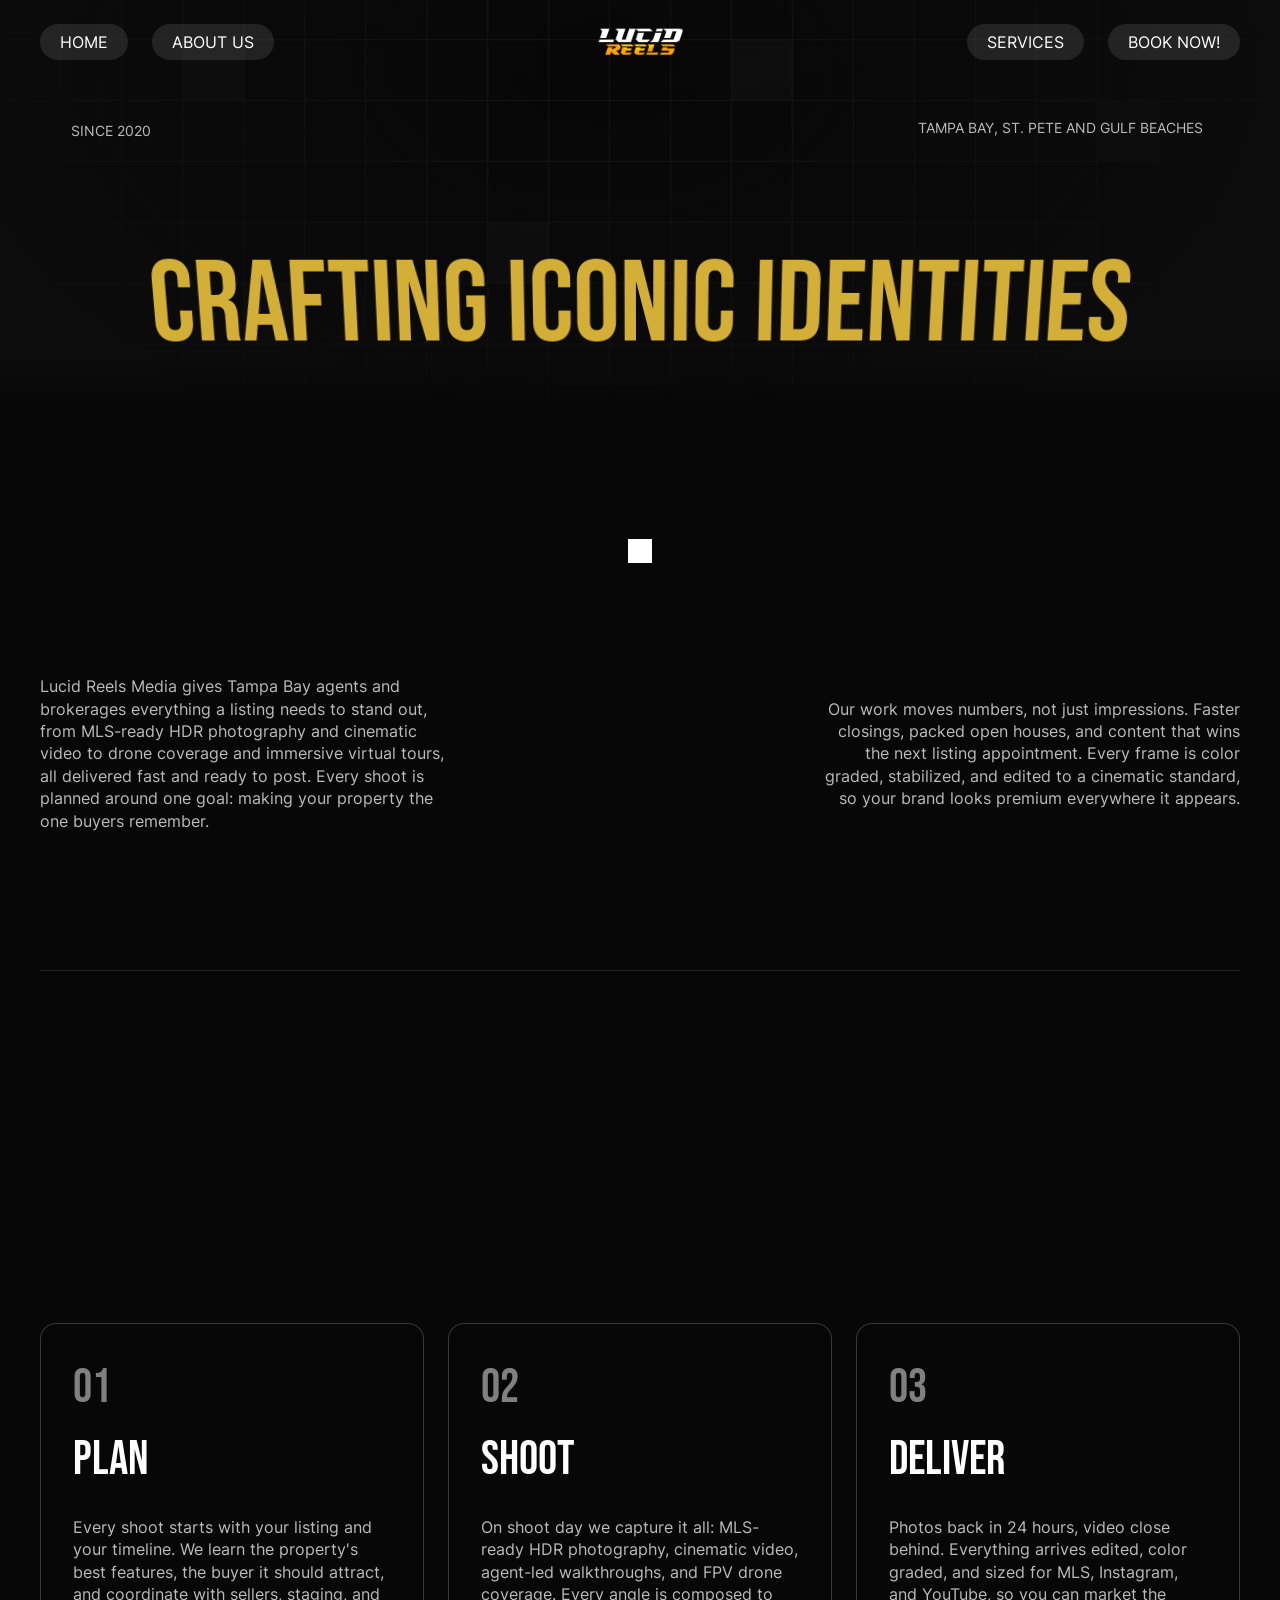
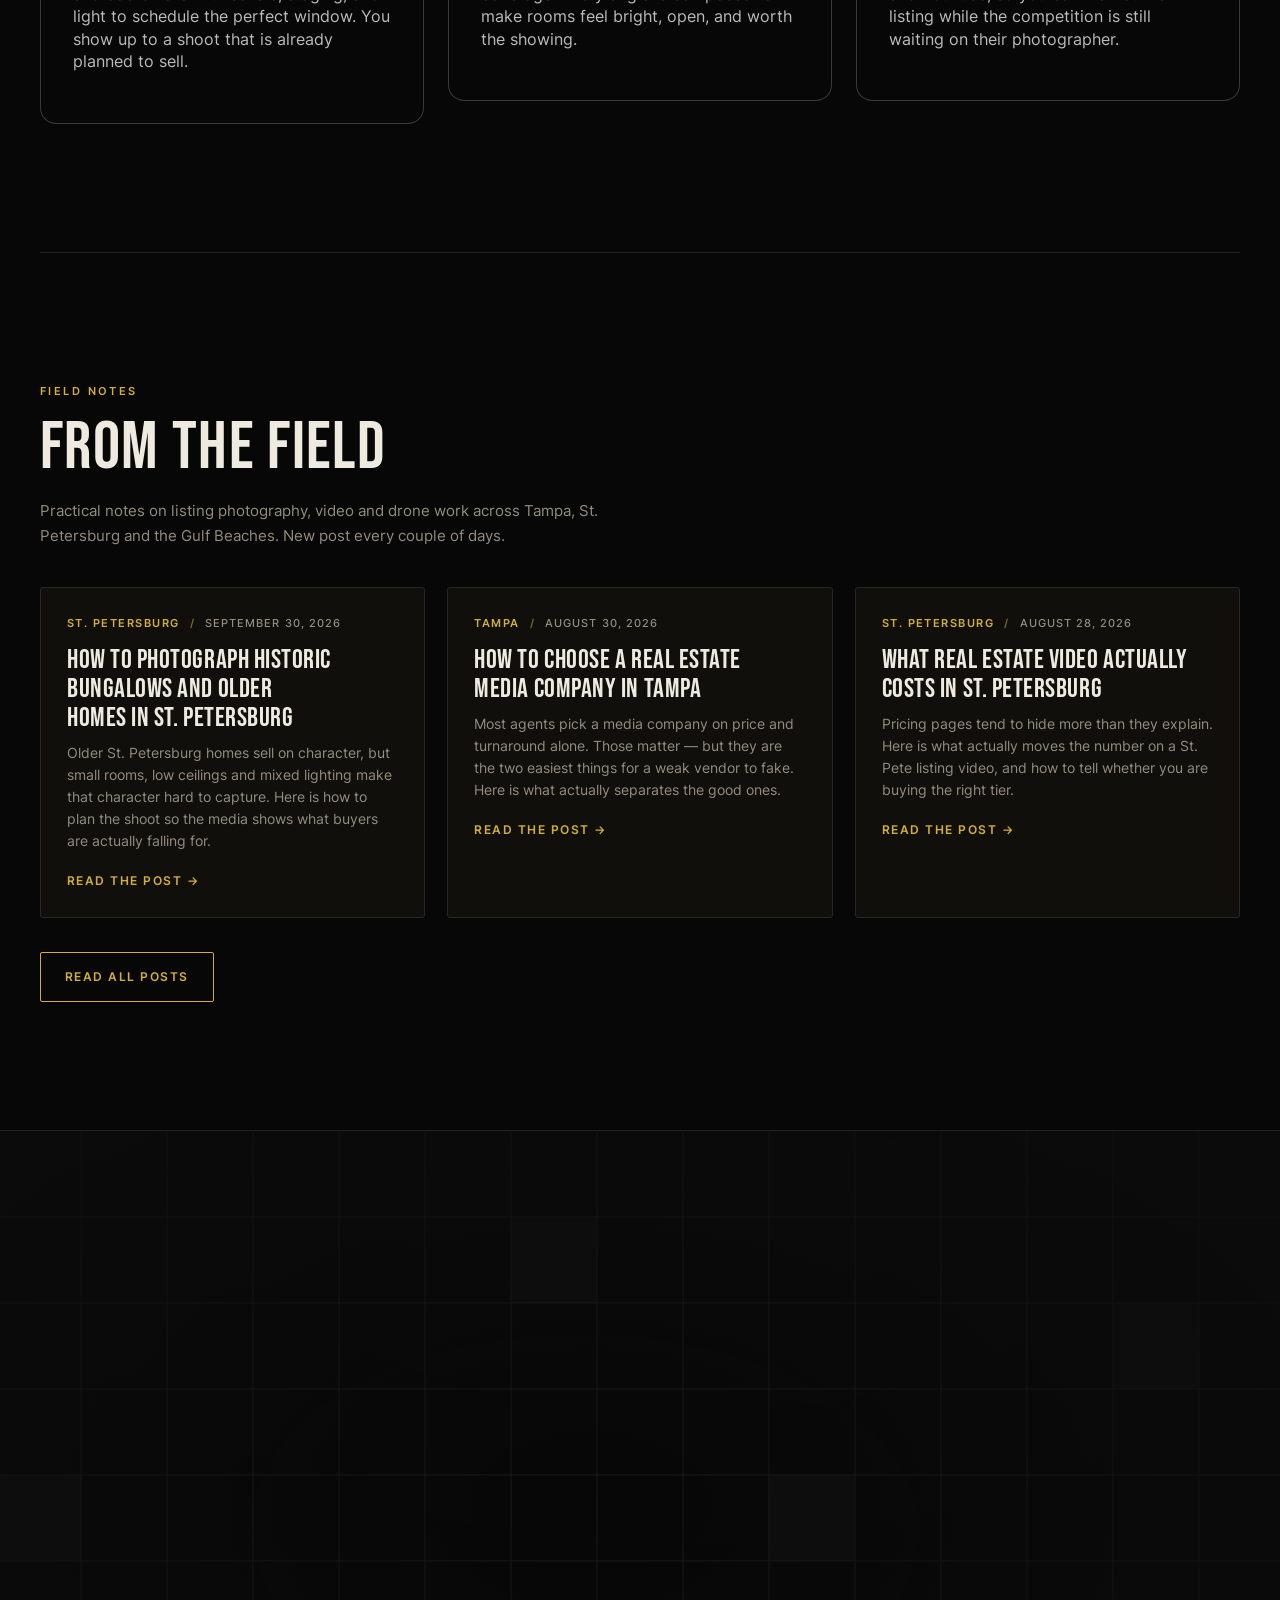
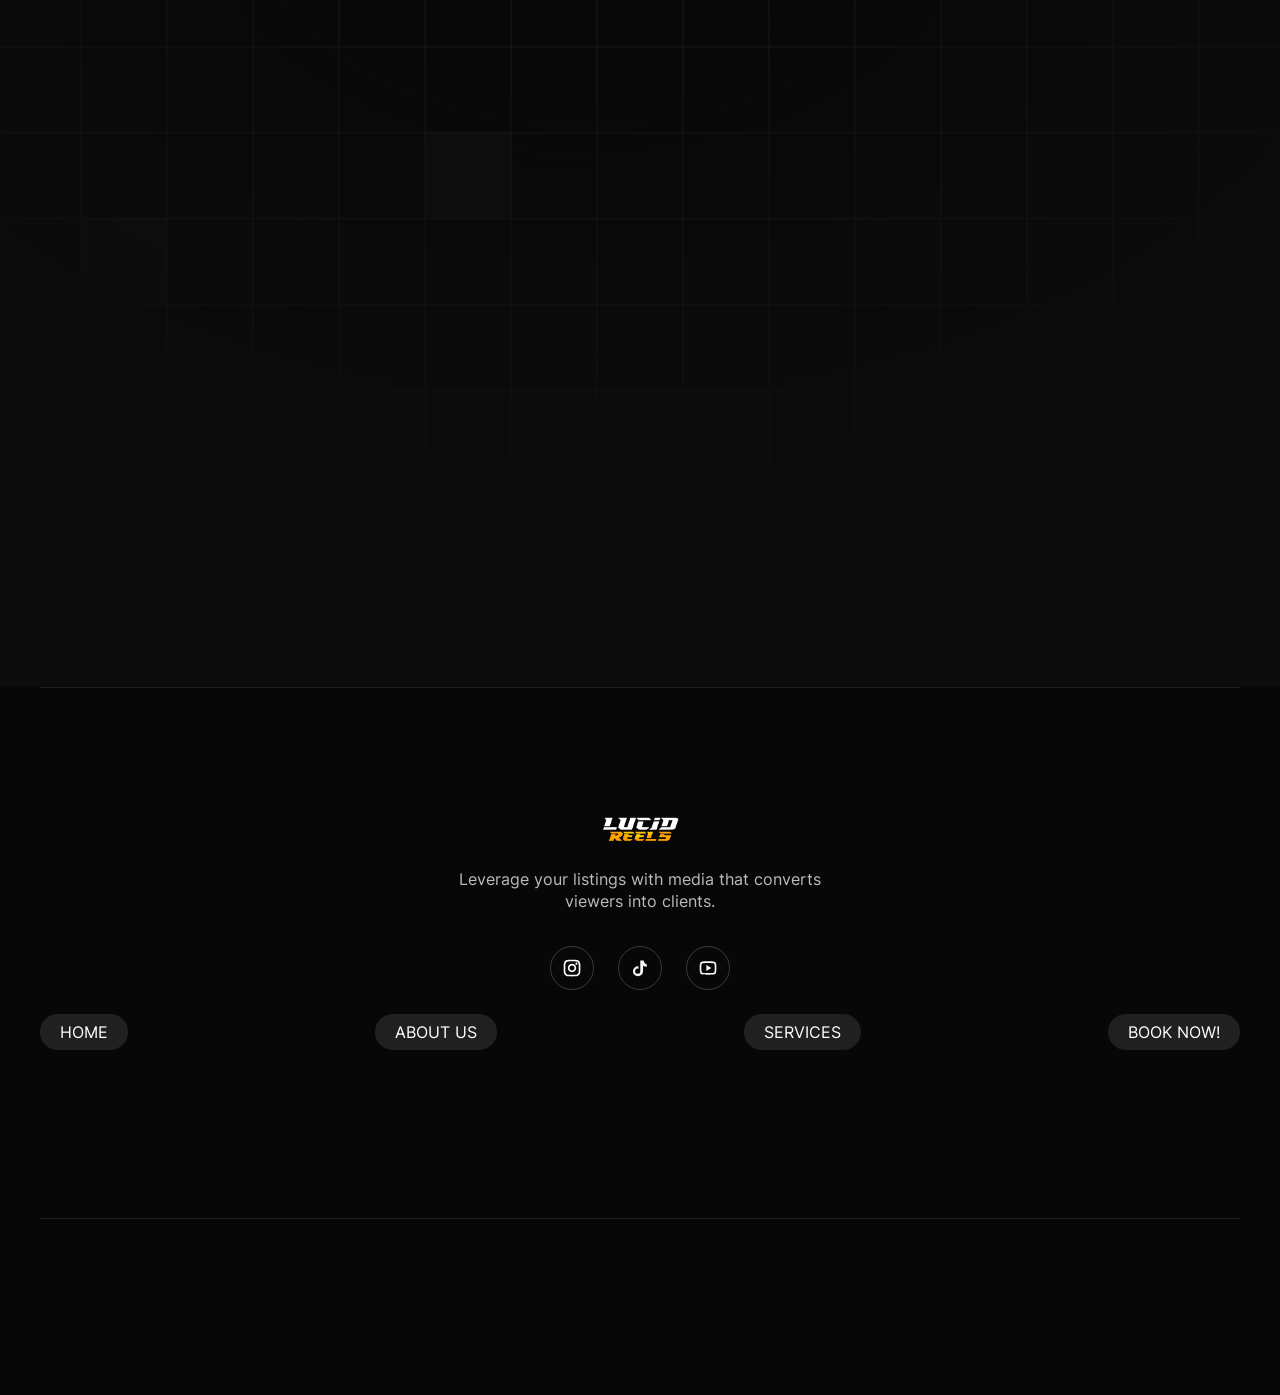
==== commit 5b74da8f: "Site update 2026-10-03T00:25Z" ====
--- a/about.html
+++ b/about.html
@@ -186,15 +186,15 @@
           <p class="lrmb-eyebrow">Field notes</p>
           <h2 class="lrmb-title">From the field</h2>
           <p class="lrmb-sub">Practical notes on listing photography, video and drone work across Tampa, St. Petersburg and the Gulf Beaches. New post every couple of days.</p>
-          <div class="lrmb-grid"><a class="lrmb-card" href="blog/how-to-choose-a-real-estate-media-company-in-tampa.html">
+          <div class="lrmb-grid"><a class="lrmb-card" href="blog/photographing-historic-bungalows-st-petersburg.html">
+<div class="lrmb-meta"><span>St. Petersburg</span><span class="dot">/</span><time datetime="2026-09-30">September 30, 2026</time></div>
+<h3>How to Photograph Historic Bungalows and Older Homes in St. Petersburg</h3><p>Older St. Petersburg homes sell on character, but small rooms, low ceilings and mixed lighting make that character hard to capture. Here is how to plan the shoot so the media shows what buyers are actually falling for.</p><div class="lrmb-more">Read the post &rarr;</div></a>
+<a class="lrmb-card" href="blog/how-to-choose-a-real-estate-media-company-in-tampa.html">
 <div class="lrmb-meta"><span>Tampa</span><span class="dot">/</span><time datetime="2026-08-30">August 30, 2026</time></div>
 <h3>How to Choose a Real Estate Media Company in Tampa</h3><p>Most agents pick a media company on price and turnaround alone. Those matter — but they are the two easiest things for a weak vendor to fake. Here is what actually separates the good ones.</p><div class="lrmb-more">Read the post &rarr;</div></a>
 <a class="lrmb-card" href="blog/real-estate-video-cost-st-petersburg.html">
 <div class="lrmb-meta"><span>St. Petersburg</span><span class="dot">/</span><time datetime="2026-08-28">August 28, 2026</time></div>
-<h3>What Real Estate Video Actually Costs in St. Petersburg</h3><p>Pricing pages tend to hide more than they explain. Here is what actually moves the number on a St. Pete listing video, and how to tell whether you are buying the right tier.</p><div class="lrmb-more">Read the post &rarr;</div></a>
-<a class="lrmb-card" href="blog/drone-photography-rules-tampa-bay-listings.html">
-<div class="lrmb-meta"><span>Tampa</span><span class="dot">/</span><time datetime="2026-08-26">August 26, 2026</time></div>
-<h3>Drone Rules for Tampa Bay Listings</h3><p>Half of Tampa Bay sits under controlled airspace. Here is what that means for your listing, and the one question that protects you if something goes wrong.</p><div class="lrmb-more">Read the post &rarr;</div></a></div>
+<h3>What Real Estate Video Actually Costs in St. Petersburg</h3><p>Pricing pages tend to hide more than they explain. Here is what actually moves the number on a St. Pete listing video, and how to tell whether you are buying the right tier.</p><div class="lrmb-more">Read the post &rarr;</div></a></div>
           <div class="lrmb-actions"><a class="lrmb-btn ghost" href="blog.html">Read all posts</a></div>
         </div></div></div>
       </section>
--- a/css/lucidreelsmedia.css
+++ b/css/lucidreelsmedia.css
@@ -5350,3 +5350,12 @@
   font-style: normal;
   font-display: swap;
 }
+
+/* --- mobile nav centring fix (2026-10-02) ---
+   The two nav groups were align-items:flex-end, which right-aligned each link
+   inside a group sized by its widest member. Short links ended up off-centre. */
+@media screen and (max-width: 991px) {
+  .left-nav-menu,
+  .right-nav-menu { align-items: center; }
+}
+
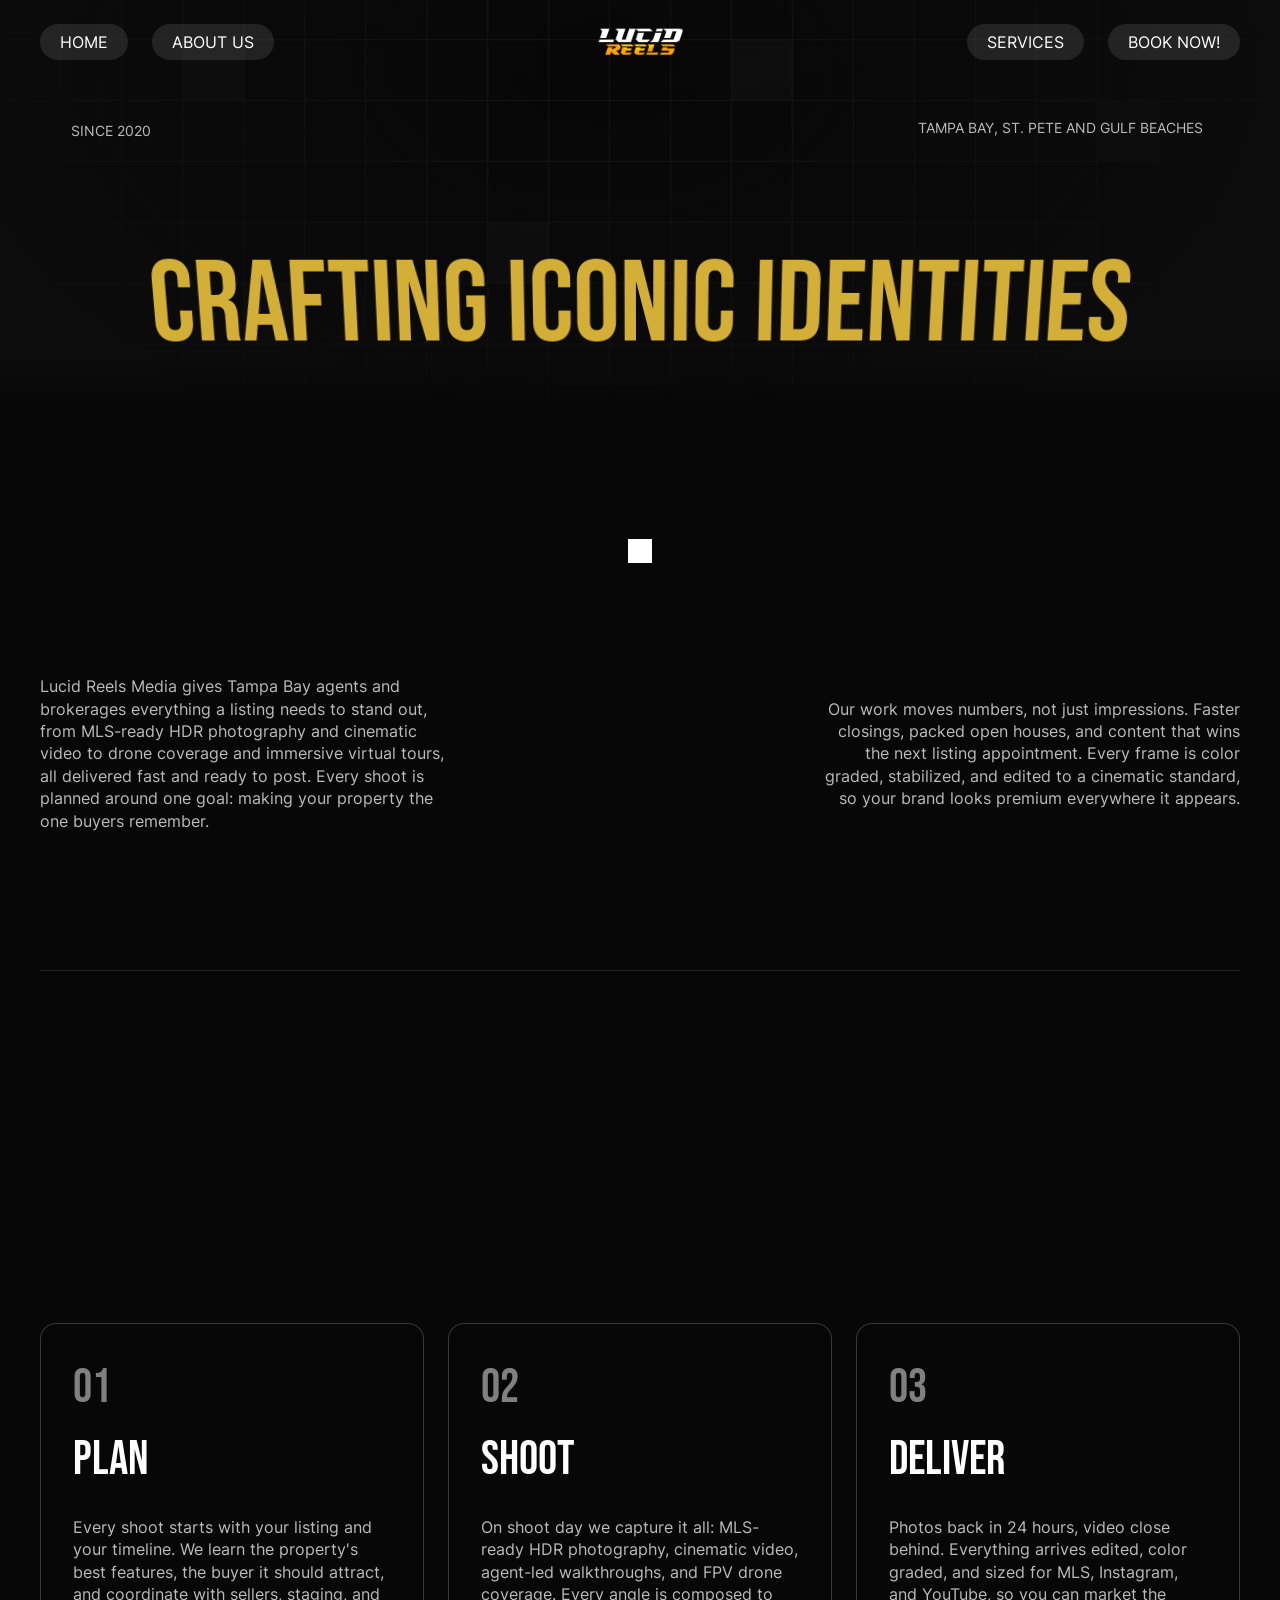
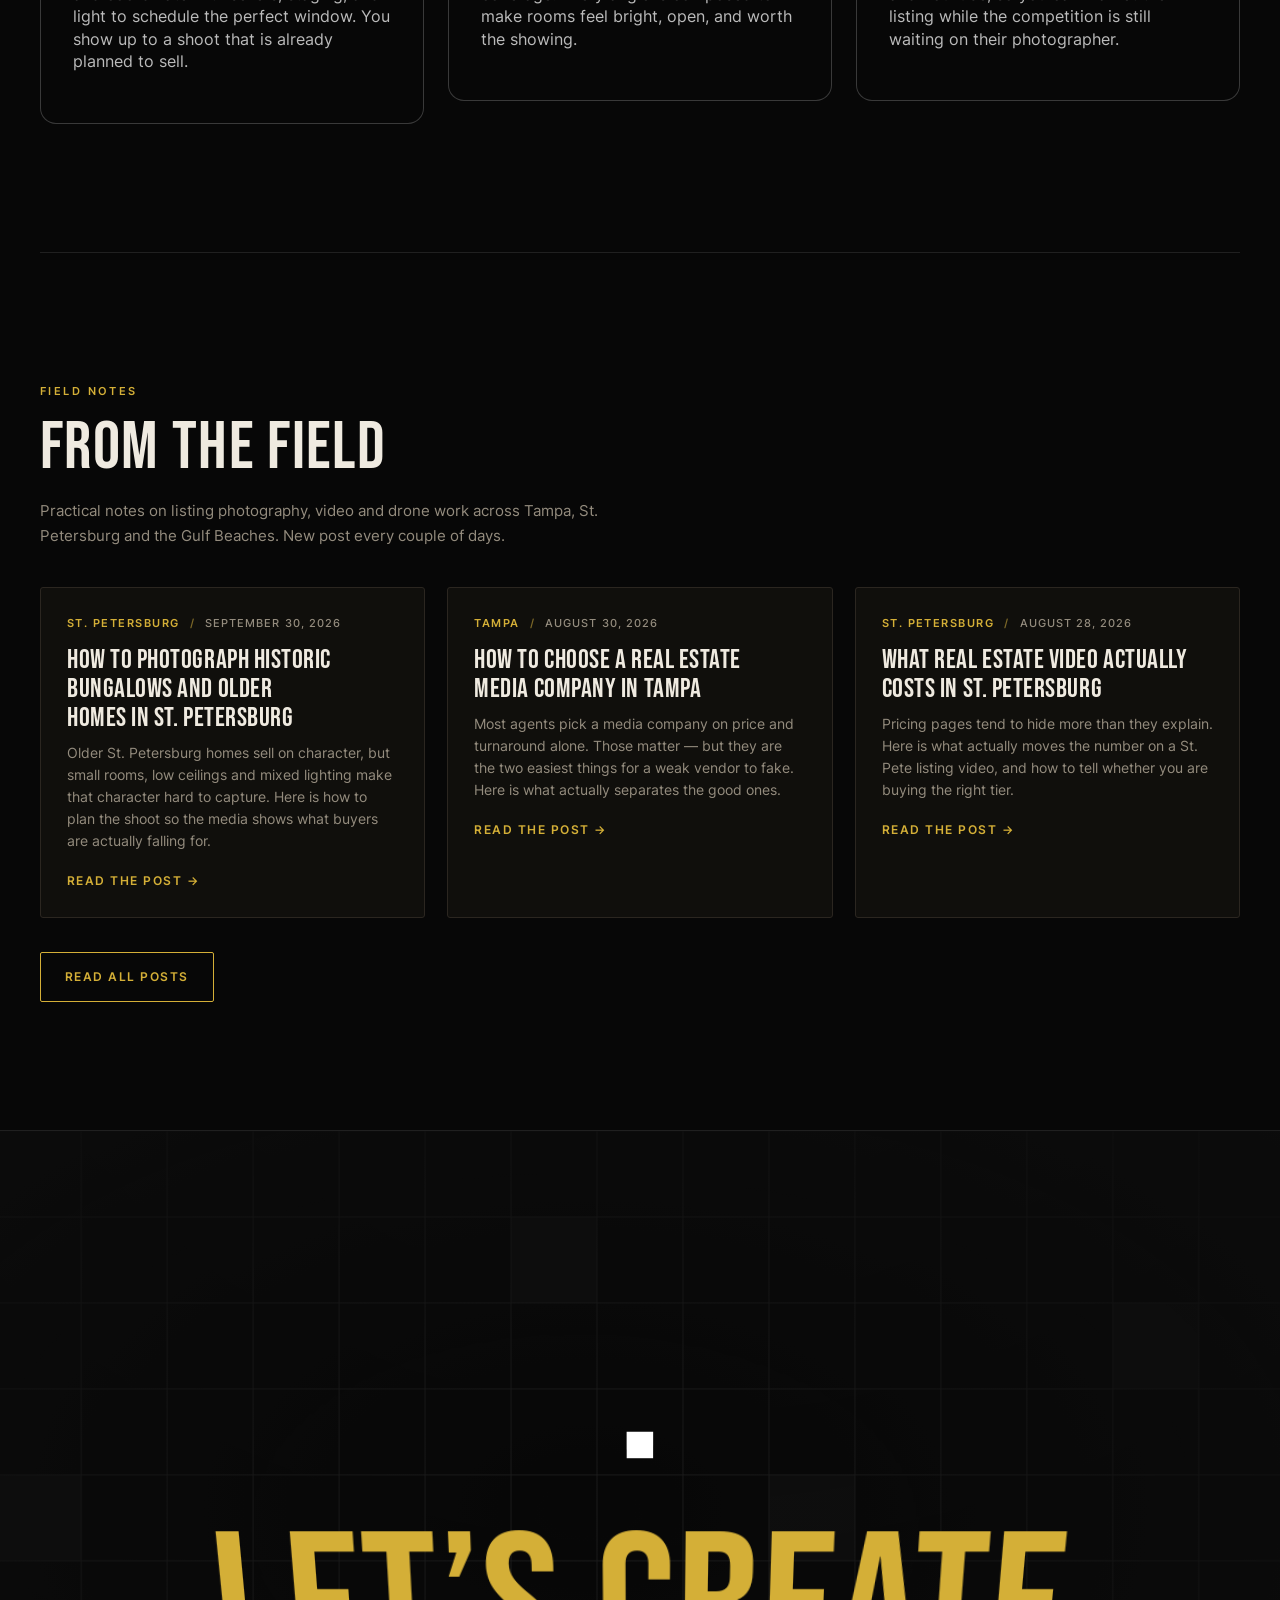
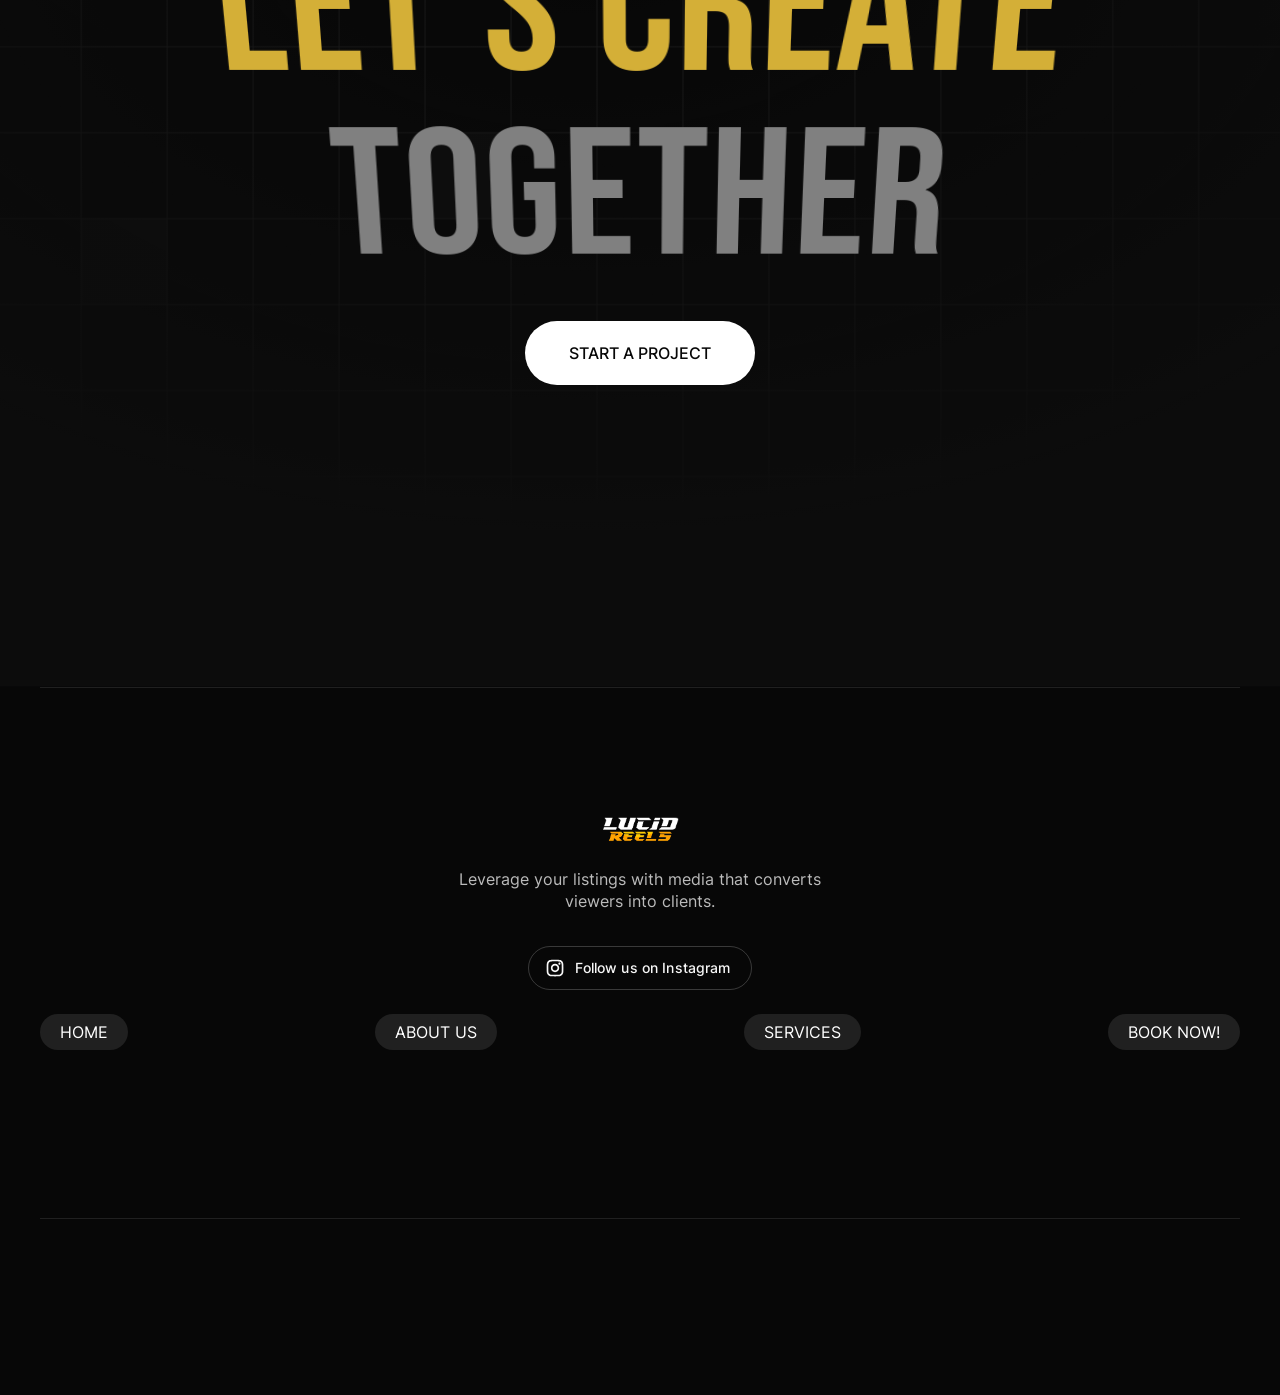
==== commit 007e3443: "Site update 2026-10-04T18:12Z" ====
--- a/about.html
+++ b/about.html
@@ -242,7 +242,7 @@
               <div class="footer-social-media">
               <div class="intro-contact-wrap">
                 <div class="social-media-wrapper">
-                  <a data-w-id="d02f4b07-c966-2f0b-1c24-7d46a6be998c" href="https://www.instagram.com/lucid_reels_media?igsh=Y2l6MXloYnpldDli&utm_source=qr" target="_blank" class="social-link w-inline-block">
+                  <a data-w-id="d02f4b07-c966-2f0b-1c24-7d46a6be998c" href="https://www.instagram.com/lucid_reels_media?igsh=Y2l6MXloYnpldDli&utm_source=qr" target="_blank" aria-label="Follow Lucid Reels Media on Instagram" class="social-link has-label w-inline-block">
                     <div class="social-icon-wrap">
                       <div class="social-icon w-embed"><svg xmlns="http://www.w3.org/2000/svg" viewbox="0 0 24 24" fill="currentColor">
                           <path d="M12.001 9C10.3436 9 9.00098 10.3431 9.00098 12C9.00098 13.6573 10.3441 15 12.001 15C13.6583 15 15.001 13.6569 15.001 12C15.001 10.3427 13.6579 9 12.001 9ZM12.001 7C14.7614 7 17.001 9.2371 17.001 12C17.001 14.7605 14.7639 17 12.001 17C9.24051 17 7.00098 14.7629 7.00098 12C7.00098 9.23953 9.23808 7 12.001 7ZM18.501 6.74915C18.501 7.43926 17.9402 7.99917 17.251 7.99917C16.5609 7.99917 16.001 7.4384 16.001 6.74915C16.001 6.0599 16.5617 5.5 17.251 5.5C17.9393 5.49913 18.501 6.0599 18.501 6.74915ZM12.001 4C9.5265 4 9.12318 4.00655 7.97227 4.0578C7.18815 4.09461 6.66253 4.20007 6.17416 4.38967C5.74016 4.55799 5.42709 4.75898 5.09352 5.09255C4.75867 5.4274 4.55804 5.73963 4.3904 6.17383C4.20036 6.66332 4.09493 7.18811 4.05878 7.97115C4.00703 9.0752 4.00098 9.46105 4.00098 12C4.00098 14.4745 4.00753 14.8778 4.05877 16.0286C4.0956 16.8124 4.2012 17.3388 4.39034 17.826C4.5591 18.2606 4.7605 18.5744 5.09246 18.9064C5.42863 19.2421 5.74179 19.4434 6.17187 19.6094C6.66619 19.8005 7.19148 19.9061 7.97212 19.9422C9.07618 19.9939 9.46203 20 12.001 20C14.4755 20 14.8788 19.9934 16.0296 19.9422C16.8117 19.9055 17.3385 19.7996 17.827 19.6106C18.2604 19.4423 18.5752 19.2402 18.9074 18.9085C19.2436 18.5718 19.4445 18.2594 19.6107 17.8283C19.8013 17.3358 19.9071 16.8098 19.9432 16.0289C19.9949 14.9248 20.001 14.5389 20.001 12C20.001 9.52552 19.9944 9.12221 19.9432 7.97137C19.9064 7.18906 19.8005 6.66149 19.6113 6.17318C19.4434 5.74038 19.2417 5.42635 18.9084 5.09255C18.573 4.75715 18.2616 4.55693 17.8271 4.38942C17.338 4.19954 16.8124 4.09396 16.0298 4.05781C14.9258 4.00605 14.5399 4 12.001 4ZM12.001 2C14.7176 2 15.0568 2.01 16.1235 2.06C17.1876 2.10917 17.9135 2.2775 18.551 2.525C19.2101 2.77917 19.7668 3.1225 20.3226 3.67833C20.8776 4.23417 21.221 4.7925 21.476 5.45C21.7226 6.08667 21.891 6.81333 21.941 7.8775C21.9885 8.94417 22.001 9.28333 22.001 12C22.001 14.7167 21.991 15.0558 21.941 16.1225C21.8918 17.1867 21.7226 17.9125 21.476 18.55C21.2218 19.2092 20.8776 19.7658 20.3226 20.3217C19.7668 20.8767 19.2076 21.22 18.551 21.475C17.9135 21.7217 17.1876 21.89 16.1235 21.94C15.0568 21.9875 14.7176 22 12.001 22C9.28431 22 8.94514 21.99 7.87848 21.94C6.81431 21.8908 6.08931 21.7217 5.45098 21.475C4.79264 21.2208 4.23514 20.8767 3.67931 20.3217C3.12348 19.7658 2.78098 19.2067 2.52598 18.55C2.27848 17.9125 2.11098 17.1867 2.06098 16.1225C2.01348 15.0558 2.00098 14.7167 2.00098 12C2.00098 9.28333 2.01098 8.94417 2.06098 7.8775C2.11014 6.8125 2.27848 6.0875 2.52598 5.45C2.78014 4.79167 3.12348 4.23417 3.67931 3.67833C4.23514 3.1225 4.79348 2.78 5.45098 2.525C6.08848 2.2775 6.81348 2.11 7.87848 2.06C8.94514 2.0125 9.28431 2 12.001 2Z"></path>
@@ -251,27 +251,8 @@
                           <path d="M12.001 9C10.3436 9 9.00098 10.3431 9.00098 12C9.00098 13.6573 10.3441 15 12.001 15C13.6583 15 15.001 13.6569 15.001 12C15.001 10.3427 13.6579 9 12.001 9ZM12.001 7C14.7614 7 17.001 9.2371 17.001 12C17.001 14.7605 14.7639 17 12.001 17C9.24051 17 7.00098 14.7629 7.00098 12C7.00098 9.23953 9.23808 7 12.001 7ZM18.501 6.74915C18.501 7.43926 17.9402 7.99917 17.251 7.99917C16.5609 7.99917 16.001 7.4384 16.001 6.74915C16.001 6.0599 16.5617 5.5 17.251 5.5C17.9393 5.49913 18.501 6.0599 18.501 6.74915ZM12.001 4C9.5265 4 9.12318 4.00655 7.97227 4.0578C7.18815 4.09461 6.66253 4.20007 6.17416 4.38967C5.74016 4.55799 5.42709 4.75898 5.09352 5.09255C4.75867 5.4274 4.55804 5.73963 4.3904 6.17383C4.20036 6.66332 4.09493 7.18811 4.05878 7.97115C4.00703 9.0752 4.00098 9.46105 4.00098 12C4.00098 14.4745 4.00753 14.8778 4.05877 16.0286C4.0956 16.8124 4.2012 17.3388 4.39034 17.826C4.5591 18.2606 4.7605 18.5744 5.09246 18.9064C5.42863 19.2421 5.74179 19.4434 6.17187 19.6094C6.66619 19.8005 7.19148 19.9061 7.97212 19.9422C9.07618 19.9939 9.46203 20 12.001 20C14.4755 20 14.8788 19.9934 16.0296 19.9422C16.8117 19.9055 17.3385 19.7996 17.827 19.6106C18.2604 19.4423 18.5752 19.2402 18.9074 18.9085C19.2436 18.5718 19.4445 18.2594 19.6107 17.8283C19.8013 17.3358 19.9071 16.8098 19.9432 16.0289C19.9949 14.9248 20.001 14.5389 20.001 12C20.001 9.52552 19.9944 9.12221 19.9432 7.97137C19.9064 7.18906 19.8005 6.66149 19.6113 6.17318C19.4434 5.74038 19.2417 5.42635 18.9084 5.09255C18.573 4.75715 18.2616 4.55693 17.8271 4.38942C17.338 4.19954 16.8124 4.09396 16.0298 4.05781C14.9258 4.00605 14.5399 4 12.001 4ZM12.001 2C14.7176 2 15.0568 2.01 16.1235 2.06C17.1876 2.10917 17.9135 2.2775 18.551 2.525C19.2101 2.77917 19.7668 3.1225 20.3226 3.67833C20.8776 4.23417 21.221 4.7925 21.476 5.45C21.7226 6.08667 21.891 6.81333 21.941 7.8775C21.9885 8.94417 22.001 9.28333 22.001 12C22.001 14.7167 21.991 15.0558 21.941 16.1225C21.8918 17.1867 21.7226 17.9125 21.476 18.55C21.2218 19.2092 20.8776 19.7658 20.3226 20.3217C19.7668 20.8767 19.2076 21.22 18.551 21.475C17.9135 21.7217 17.1876 21.89 16.1235 21.94C15.0568 21.9875 14.7176 22 12.001 22C9.28431 22 8.94514 21.99 7.87848 21.94C6.81431 21.8908 6.08931 21.7217 5.45098 21.475C4.79264 21.2208 4.23514 20.8767 3.67931 20.3217C3.12348 19.7658 2.78098 19.2067 2.52598 18.55C2.27848 17.9125 2.11098 17.1867 2.06098 16.1225C2.01348 15.0558 2.00098 14.7167 2.00098 12C2.00098 9.28333 2.01098 8.94417 2.06098 7.8775C2.11014 6.8125 2.27848 6.0875 2.52598 5.45C2.78014 4.79167 3.12348 4.23417 3.67931 3.67833C4.23514 3.1225 4.79348 2.78 5.45098 2.525C6.08848 2.2775 6.81348 2.11 7.87848 2.06C8.94514 2.0125 9.28431 2 12.001 2Z"></path>
                         </svg></div>
                     </div>
-                  </a>
-                  <a data-w-id="d02f4b07-c966-2f0b-1c24-7d46a6be9990" href="https://www.tiktok.com/@lucid_reels_media.co" target="_blank" class="social-link w-inline-block">
-  <div class="social-icon-wrap small">
-    <div class="social-icon w-embed">
-      <!-- TikTok Icon -->
-      <svg xmlns="http://www.w3.org/2000/svg" viewBox="0 0 24 24" fill="currentColor">
-        <path d="M16.75 2c.14 1.38.76 2.63 1.72 3.59A6.6 6.6 0 0 0 21 7.28v3.11c-1.82-.04-3.57-.58-5-1.54v7.43a6.72 6.72 0 1 1-6.72-6.72c.23 0 .45.02.67.05v3.31a3.42 3.42 0 1 0 2.41 3.27V2h3.39Z"/>
-      </svg>
-    </div>
-  </div>
-</a>
-                  </a>
-                  <a data-w-id="d02f4b07-c966-2f0b-1c24-7d46a6be9998" href="https://www.youtube.com/channel/UCnZkq-NbVIKau2JZDrETtJw" target="_blank" class="social-link w-inline-block">
-                    <div class="social-icon-wrap">
-                      <div class="social-icon w-embed"><svg xmlns="http://www.w3.org/2000/svg" viewbox="0 0 24 24" fill="currentColor">
-                          <path d="M19.6069 6.99482C19.5307 6.69695 19.3152 6.47221 19.0684 6.40288C18.6299 6.28062 16.501 6 12.001 6C7.50098 6 5.37252 6.28073 4.93225 6.40323C4.68776 6.47123 4.4723 6.69593 4.3951 6.99482C4.2863 7.41923 4.00098 9.19595 4.00098 12C4.00098 14.804 4.2863 16.5808 4.3954 17.0064C4.47126 17.3031 4.68676 17.5278 4.93251 17.5968C5.37252 17.7193 7.50098 18 12.001 18C16.501 18 18.6299 17.7194 19.0697 17.5968C19.3142 17.5288 19.5297 17.3041 19.6069 17.0052C19.7157 16.5808 20.001 14.8 20.001 12C20.001 9.2 19.7157 7.41923 19.6069 6.99482ZM21.5442 6.49818C22.001 8.28 22.001 12 22.001 12C22.001 12 22.001 15.72 21.5442 17.5018C21.2897 18.4873 20.547 19.2618 19.6056 19.5236C17.8971 20 12.001 20 12.001 20C12.001 20 6.10837 20 4.39637 19.5236C3.45146 19.2582 2.70879 18.4836 2.45774 17.5018C2.00098 15.72 2.00098 12 2.00098 12C2.00098 12 2.00098 8.28 2.45774 6.49818C2.71227 5.51273 3.45495 4.73818 4.39637 4.47636C6.10837 4 12.001 4 12.001 4C12.001 4 17.8971 4 19.6056 4.47636C20.5505 4.74182 21.2932 5.51636 21.5442 6.49818ZM10.001 15.5V8.5L16.001 12L10.001 15.5Z"></path>
-                        </svg></div>
-                      <div class="social-icon w-embed"><svg xmlns="http://www.w3.org/2000/svg" viewbox="0 0 24 24" fill="currentColor">
-                          <path d="M19.6069 6.99482C19.5307 6.69695 19.3152 6.47221 19.0684 6.40288C18.6299 6.28062 16.501 6 12.001 6C7.50098 6 5.37252 6.28073 4.93225 6.40323C4.68776 6.47123 4.4723 6.69593 4.3951 6.99482C4.2863 7.41923 4.00098 9.19595 4.00098 12C4.00098 14.804 4.2863 16.5808 4.3954 17.0064C4.47126 17.3031 4.68676 17.5278 4.93251 17.5968C5.37252 17.7193 7.50098 18 12.001 18C16.501 18 18.6299 17.7194 19.0697 17.5968C19.3142 17.5288 19.5297 17.3041 19.6069 17.0052C19.7157 16.5808 20.001 14.8 20.001 12C20.001 9.2 19.7157 7.41923 19.6069 6.99482ZM21.5442 6.49818C22.001 8.28 22.001 12 22.001 12C22.001 12 22.001 15.72 21.5442 17.5018C21.2897 18.4873 20.547 19.2618 19.6056 19.5236C17.8971 20 12.001 20 12.001 20C12.001 20 6.10837 20 4.39637 19.5236C3.45146 19.2582 2.70879 18.4836 2.45774 17.5018C2.00098 15.72 2.00098 12 2.00098 12C2.00098 12 2.00098 8.28 2.45774 6.49818C2.71227 5.51273 3.45495 4.73818 4.39637 4.47636C6.10837 4 12.001 4 12.001 4C12.001 4 17.8971 4 19.6056 4.47636C20.5505 4.74182 21.2932 5.51636 21.5442 6.49818ZM10.001 15.5V8.5L16.001 12L10.001 15.5Z"></path>
-                        </svg></div>
-                    </div>
+                  
+                    <div class="social-label">Follow us on Instagram</div>
                   </a>
                 </div>
               </div>
--- a/css/lucidreelsmedia.css
+++ b/css/lucidreelsmedia.css
@@ -5359,3 +5359,35 @@
   .right-nav-menu { align-items: center; }
 }
 
+
+/* --- footer social: Instagram only, as a labelled pill (2026-10-04) ---
+   TikTok and YouTube were removed. The remaining link keeps its round-bubble
+   styling but grows to fit the label. The icon wrap still holds the two stacked
+   SVGs the Webflow hover interaction slides between, so the hover still works. */
+.social-link.has-label {
+  width: auto;
+  max-width: 100%;
+  padding-left: 1rem;
+  padding-right: 1.25rem;
+  gap: .625rem;
+}
+
+.social-link.has-label .social-icon-wrap { flex: none; }
+
+.social-label {
+  color: #f7f7f7;
+  font-size: .875rem;
+  font-weight: 500;
+  line-height: 1;
+  letter-spacing: .01em;
+  white-space: nowrap;
+}
+
+@media screen and (max-width: 479px) {
+  .social-link.has-label {
+    padding-left: .875rem;
+    padding-right: 1rem;
+    gap: .5rem;
+  }
+  .social-label { font-size: .8125rem; }
+}
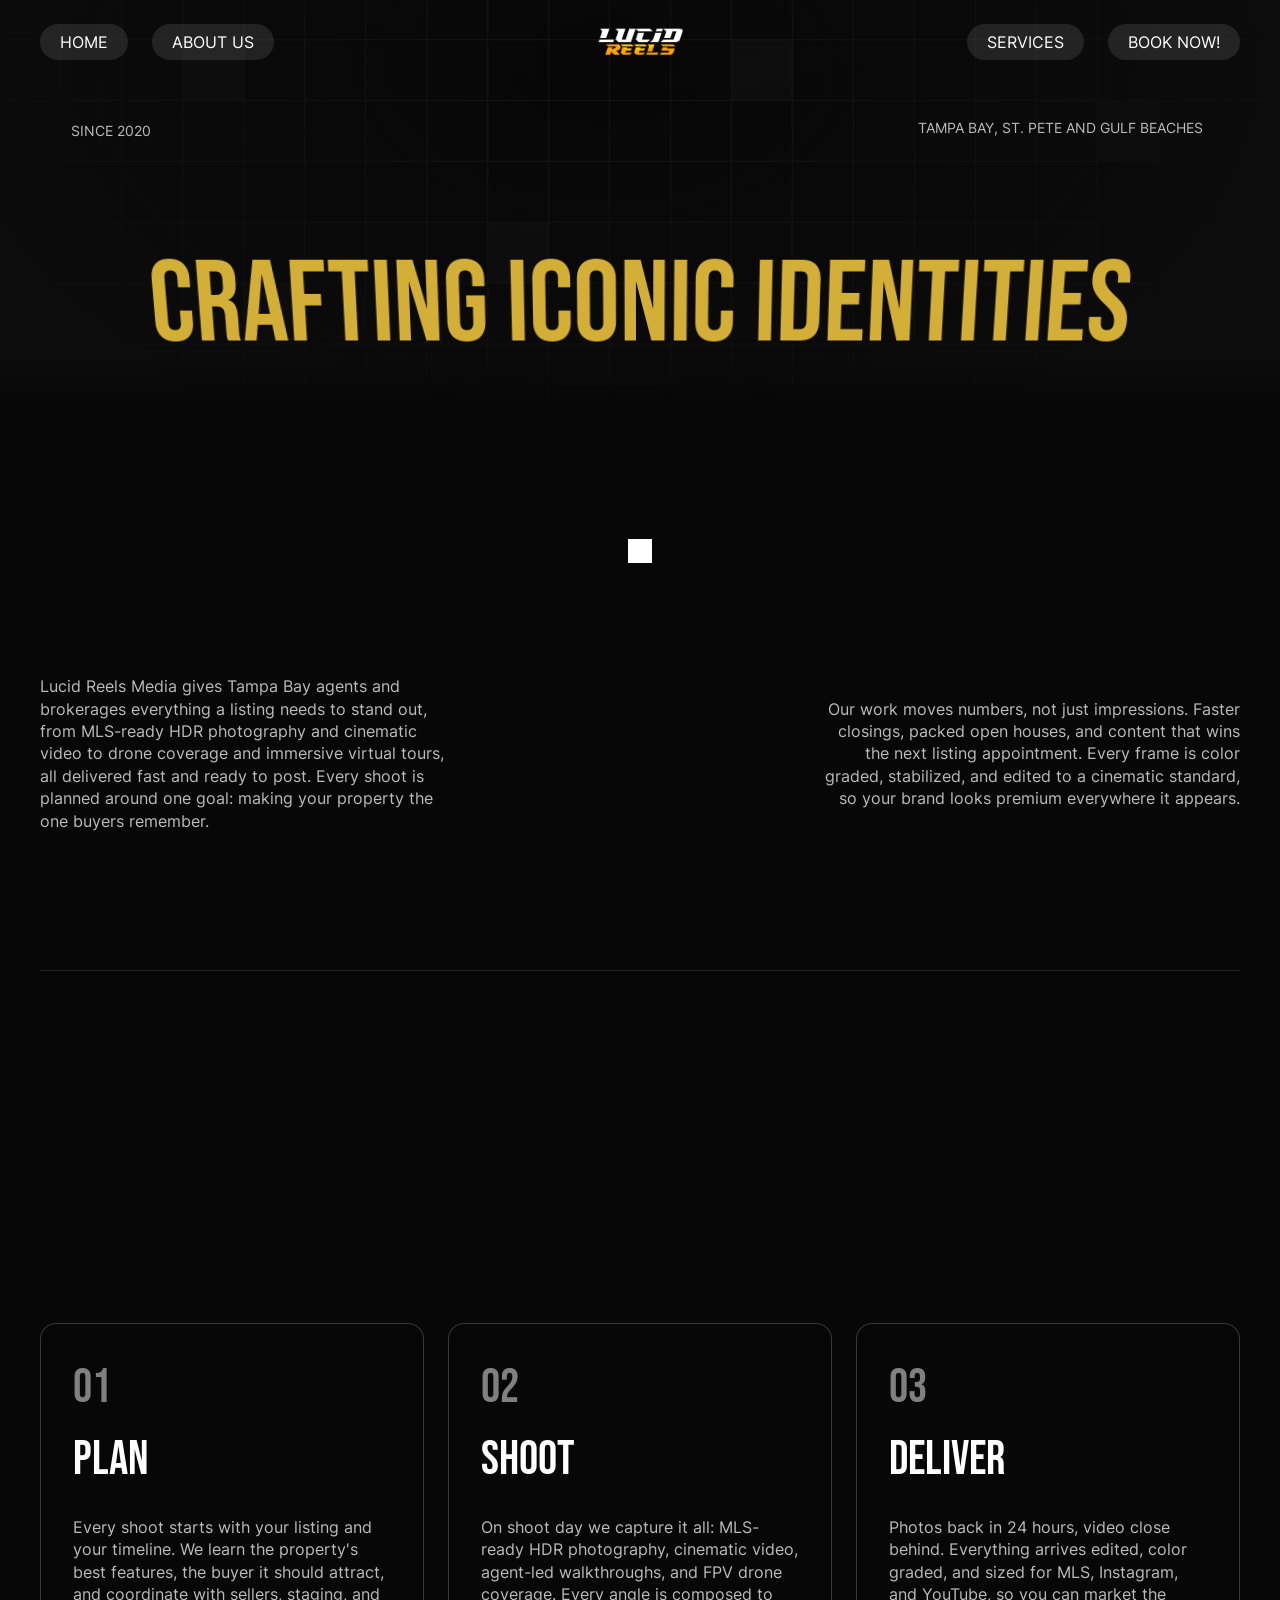
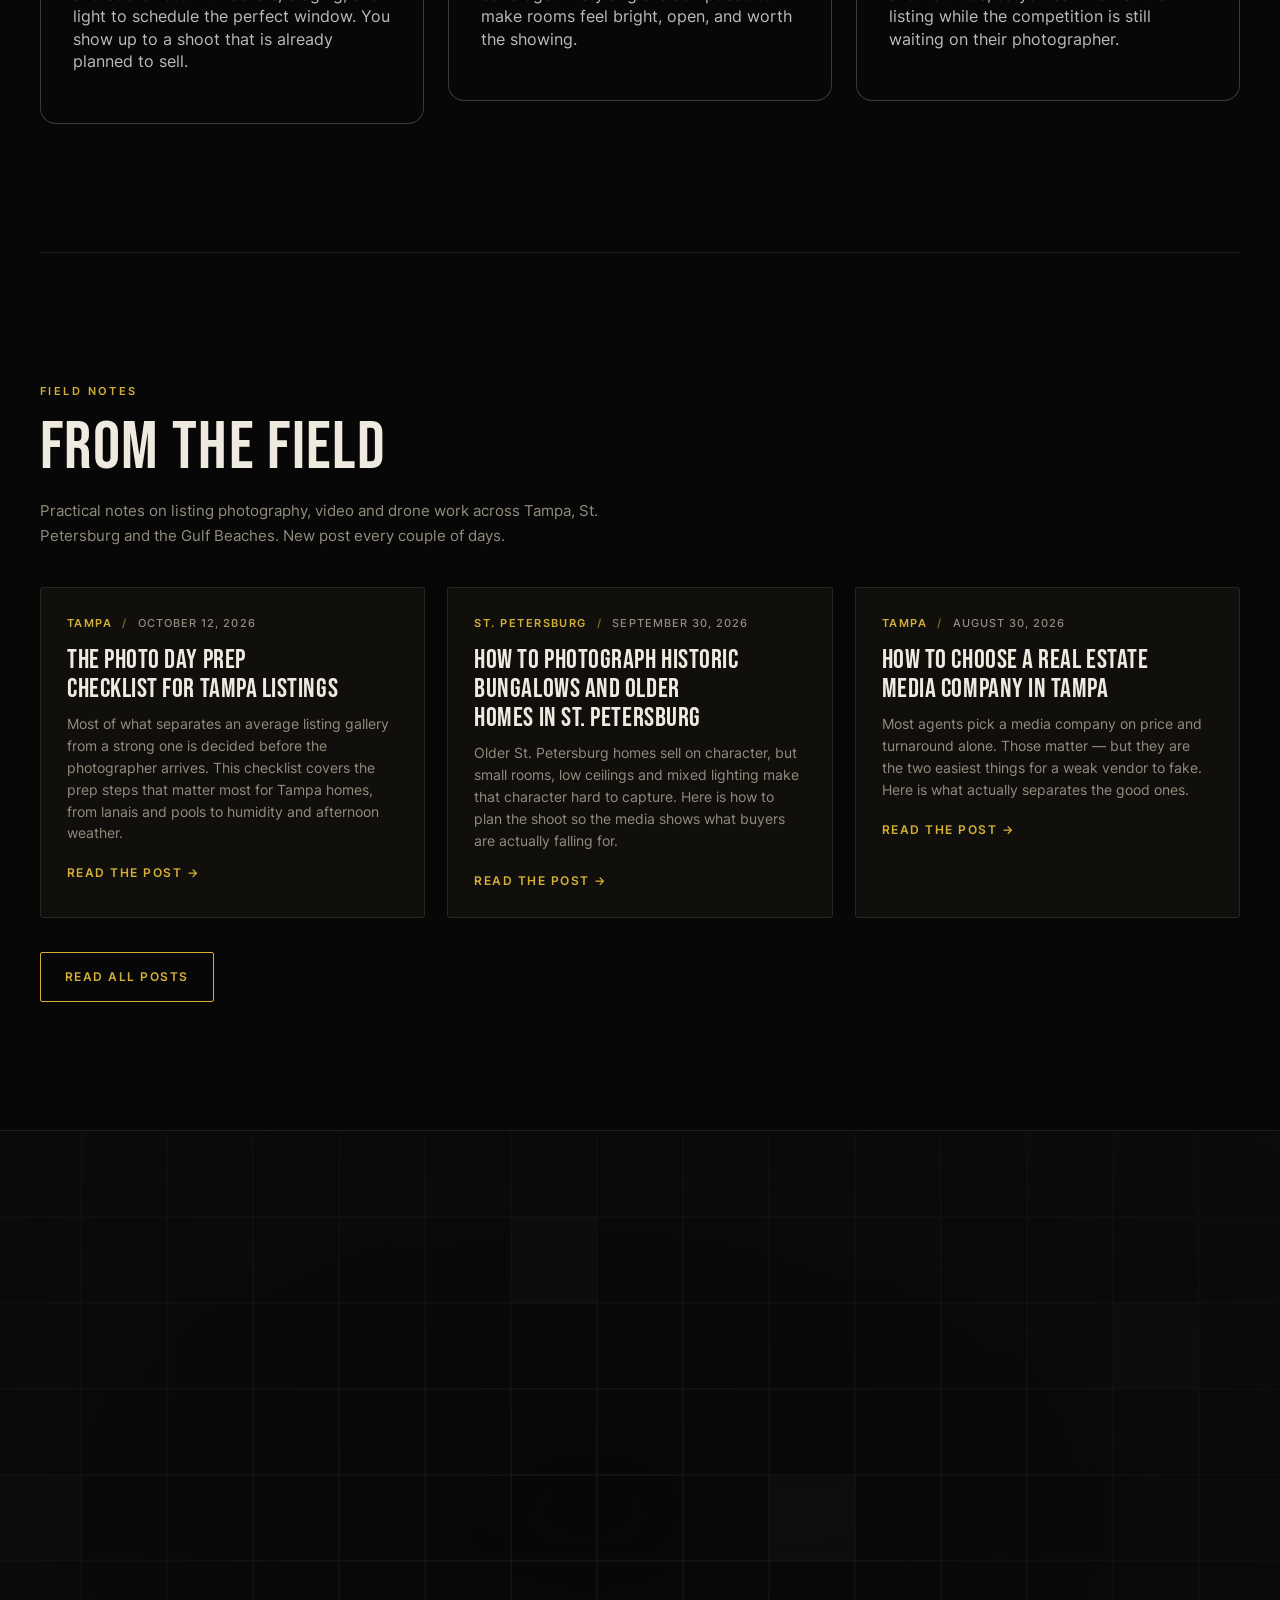
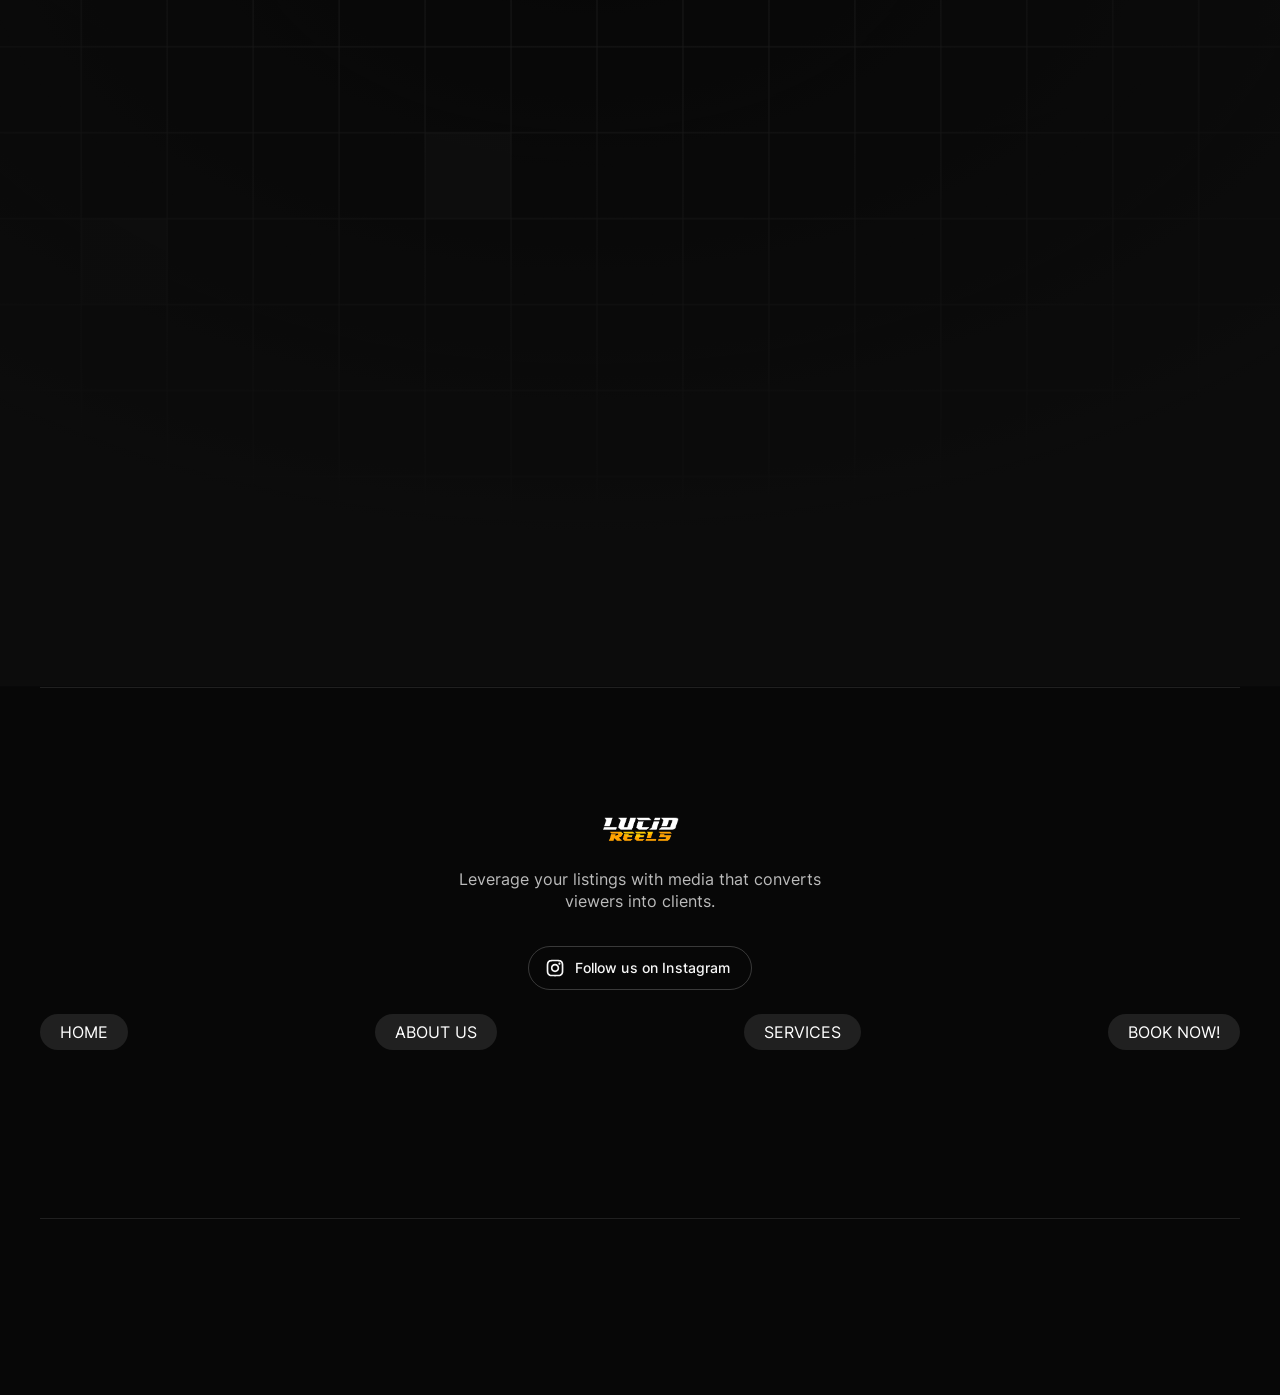
==== commit 25936ccf: "Site update 2026-10-12T00:13Z" ====
--- a/about.html
+++ b/about.html
@@ -186,15 +186,15 @@
           <p class="lrmb-eyebrow">Field notes</p>
           <h2 class="lrmb-title">From the field</h2>
           <p class="lrmb-sub">Practical notes on listing photography, video and drone work across Tampa, St. Petersburg and the Gulf Beaches. New post every couple of days.</p>
-          <div class="lrmb-grid"><a class="lrmb-card" href="blog/photographing-historic-bungalows-st-petersburg.html">
+          <div class="lrmb-grid"><a class="lrmb-card" href="blog/photo-day-prep-checklist-tampa.html">
+<div class="lrmb-meta"><span>Tampa</span><span class="dot">/</span><time datetime="2026-10-12">October 12, 2026</time></div>
+<h3>The Photo Day Prep Checklist for Tampa Listings</h3><p>Most of what separates an average listing gallery from a strong one is decided before the photographer arrives. This checklist covers the prep steps that matter most for Tampa homes, from lanais and pools to humidity and afternoon weather.</p><div class="lrmb-more">Read the post &rarr;</div></a>
+<a class="lrmb-card" href="blog/photographing-historic-bungalows-st-petersburg.html">
 <div class="lrmb-meta"><span>St. Petersburg</span><span class="dot">/</span><time datetime="2026-09-30">September 30, 2026</time></div>
 <h3>How to Photograph Historic Bungalows and Older Homes in St. Petersburg</h3><p>Older St. Petersburg homes sell on character, but small rooms, low ceilings and mixed lighting make that character hard to capture. Here is how to plan the shoot so the media shows what buyers are actually falling for.</p><div class="lrmb-more">Read the post &rarr;</div></a>
 <a class="lrmb-card" href="blog/how-to-choose-a-real-estate-media-company-in-tampa.html">
 <div class="lrmb-meta"><span>Tampa</span><span class="dot">/</span><time datetime="2026-08-30">August 30, 2026</time></div>
-<h3>How to Choose a Real Estate Media Company in Tampa</h3><p>Most agents pick a media company on price and turnaround alone. Those matter — but they are the two easiest things for a weak vendor to fake. Here is what actually separates the good ones.</p><div class="lrmb-more">Read the post &rarr;</div></a>
-<a class="lrmb-card" href="blog/real-estate-video-cost-st-petersburg.html">
-<div class="lrmb-meta"><span>St. Petersburg</span><span class="dot">/</span><time datetime="2026-08-28">August 28, 2026</time></div>
-<h3>What Real Estate Video Actually Costs in St. Petersburg</h3><p>Pricing pages tend to hide more than they explain. Here is what actually moves the number on a St. Pete listing video, and how to tell whether you are buying the right tier.</p><div class="lrmb-more">Read the post &rarr;</div></a></div>
+<h3>How to Choose a Real Estate Media Company in Tampa</h3><p>Most agents pick a media company on price and turnaround alone. Those matter — but they are the two easiest things for a weak vendor to fake. Here is what actually separates the good ones.</p><div class="lrmb-more">Read the post &rarr;</div></a></div>
           <div class="lrmb-actions"><a class="lrmb-btn ghost" href="blog.html">Read all posts</a></div>
         </div></div></div>
       </section>
